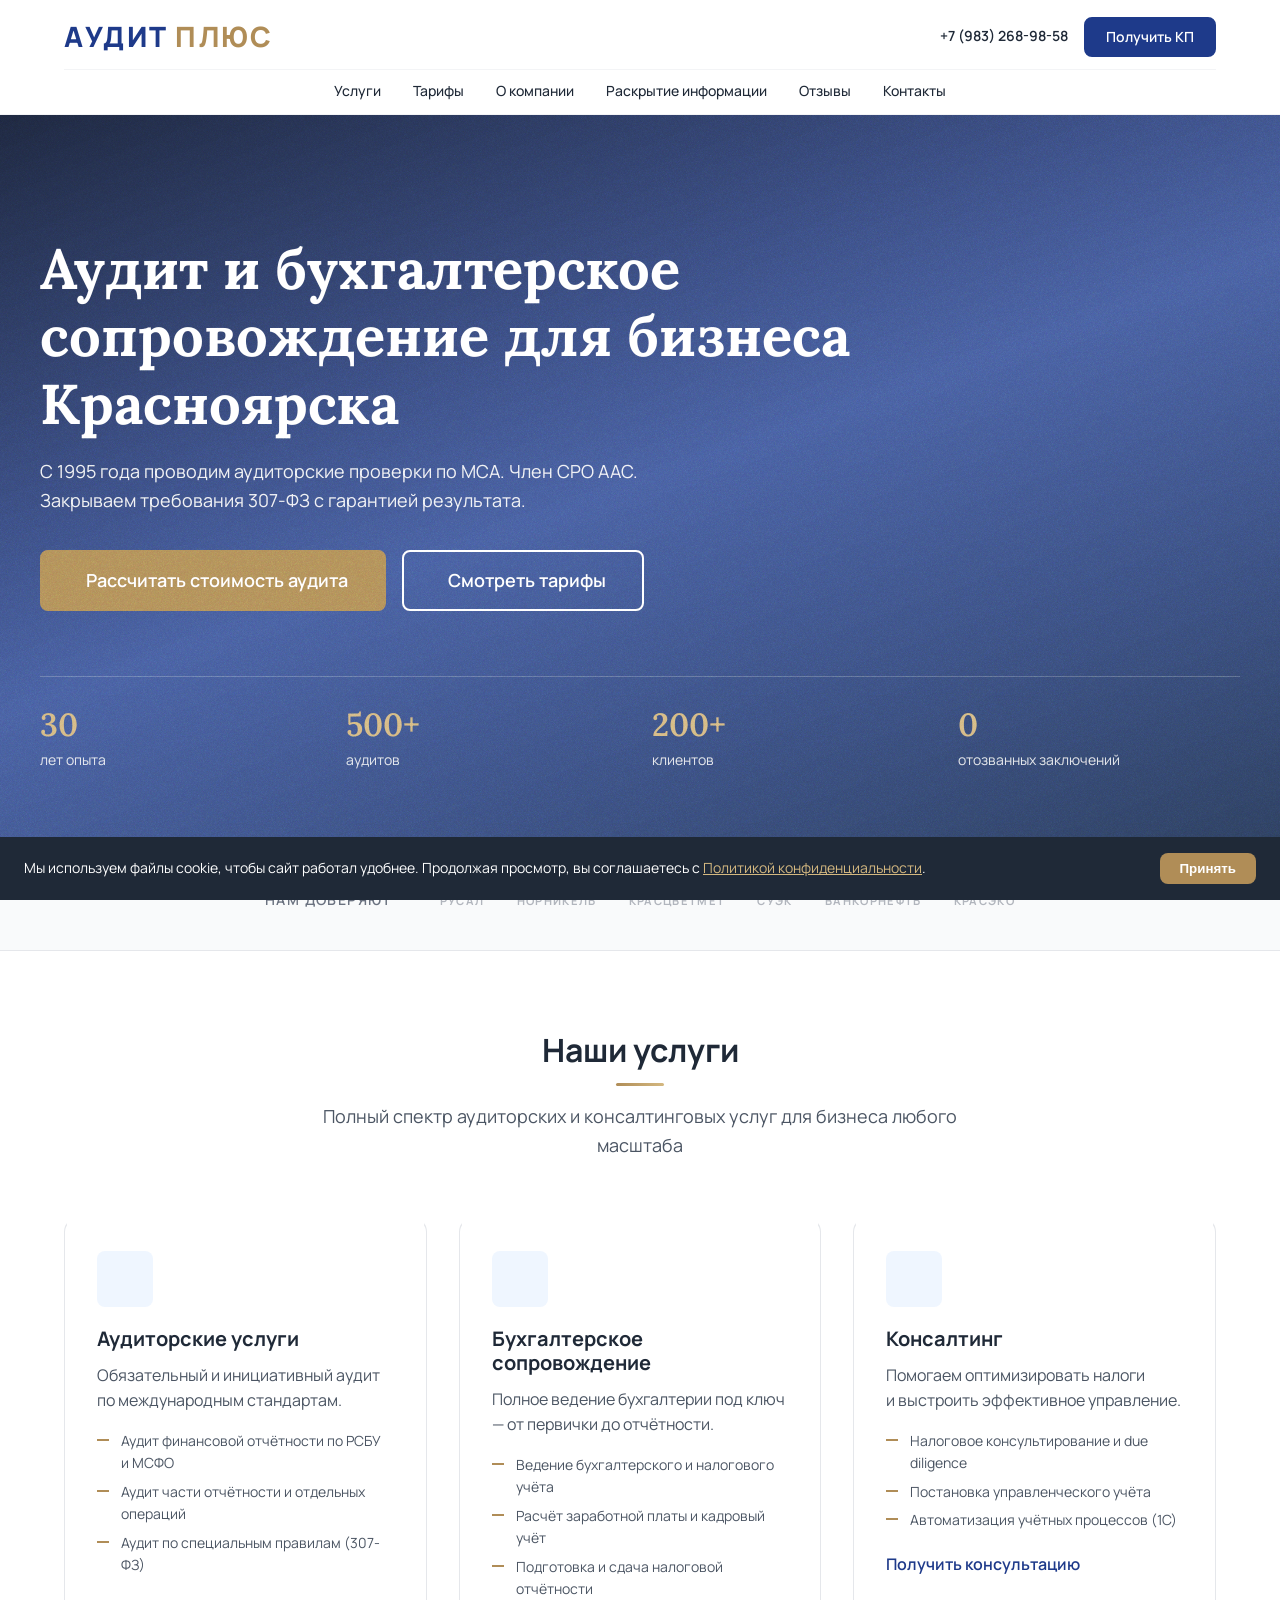
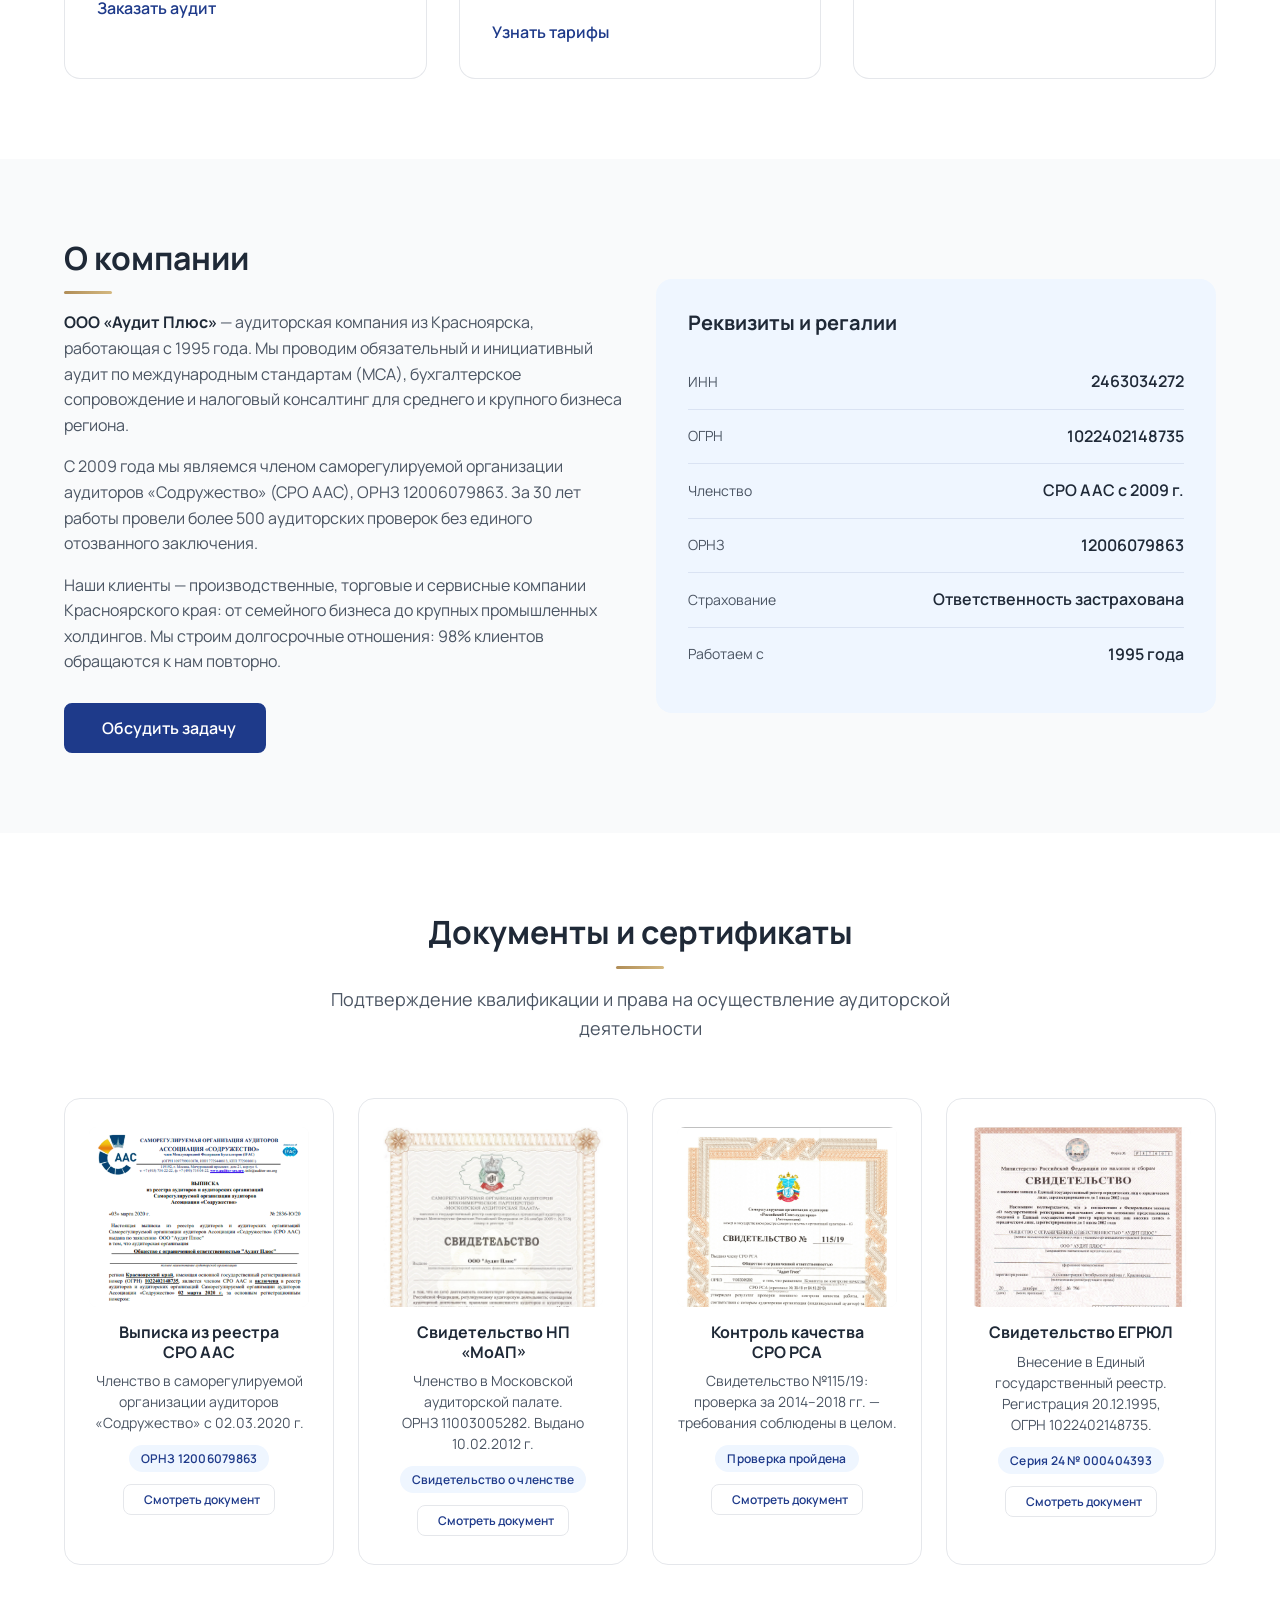
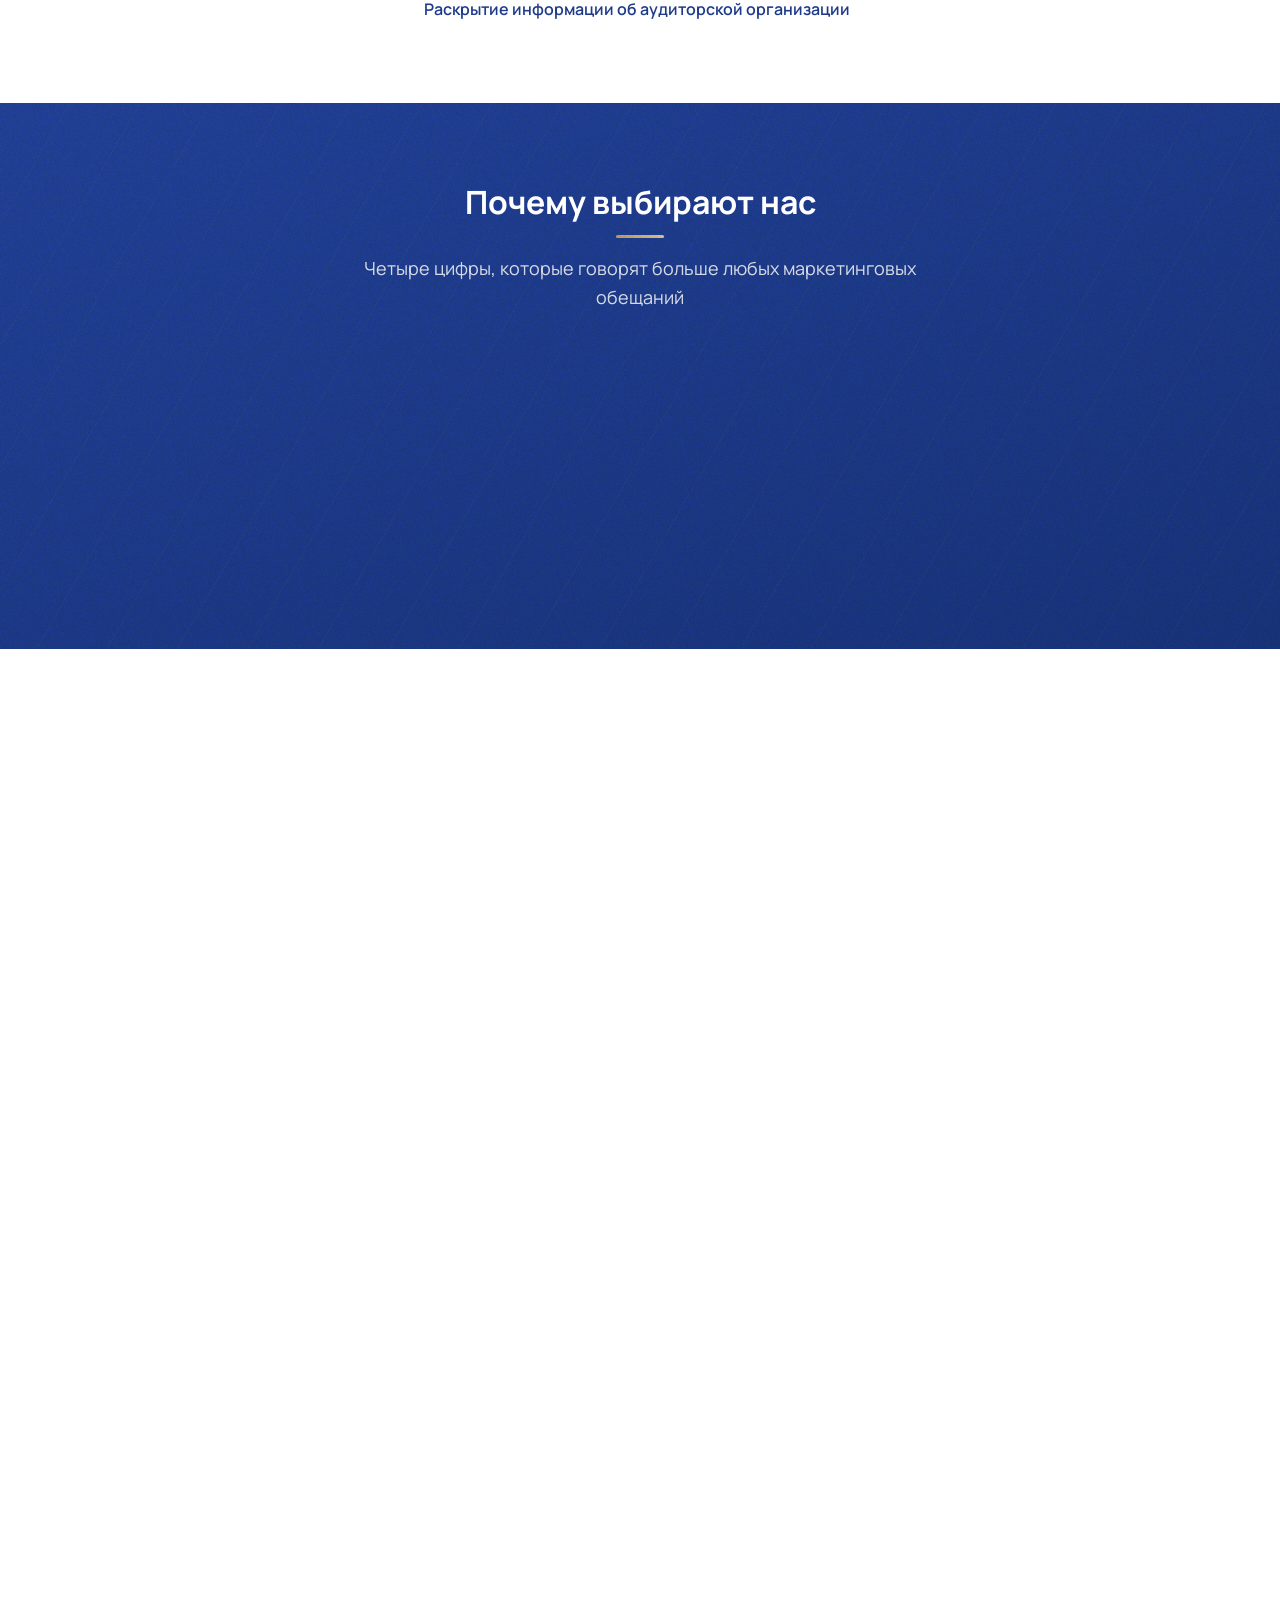
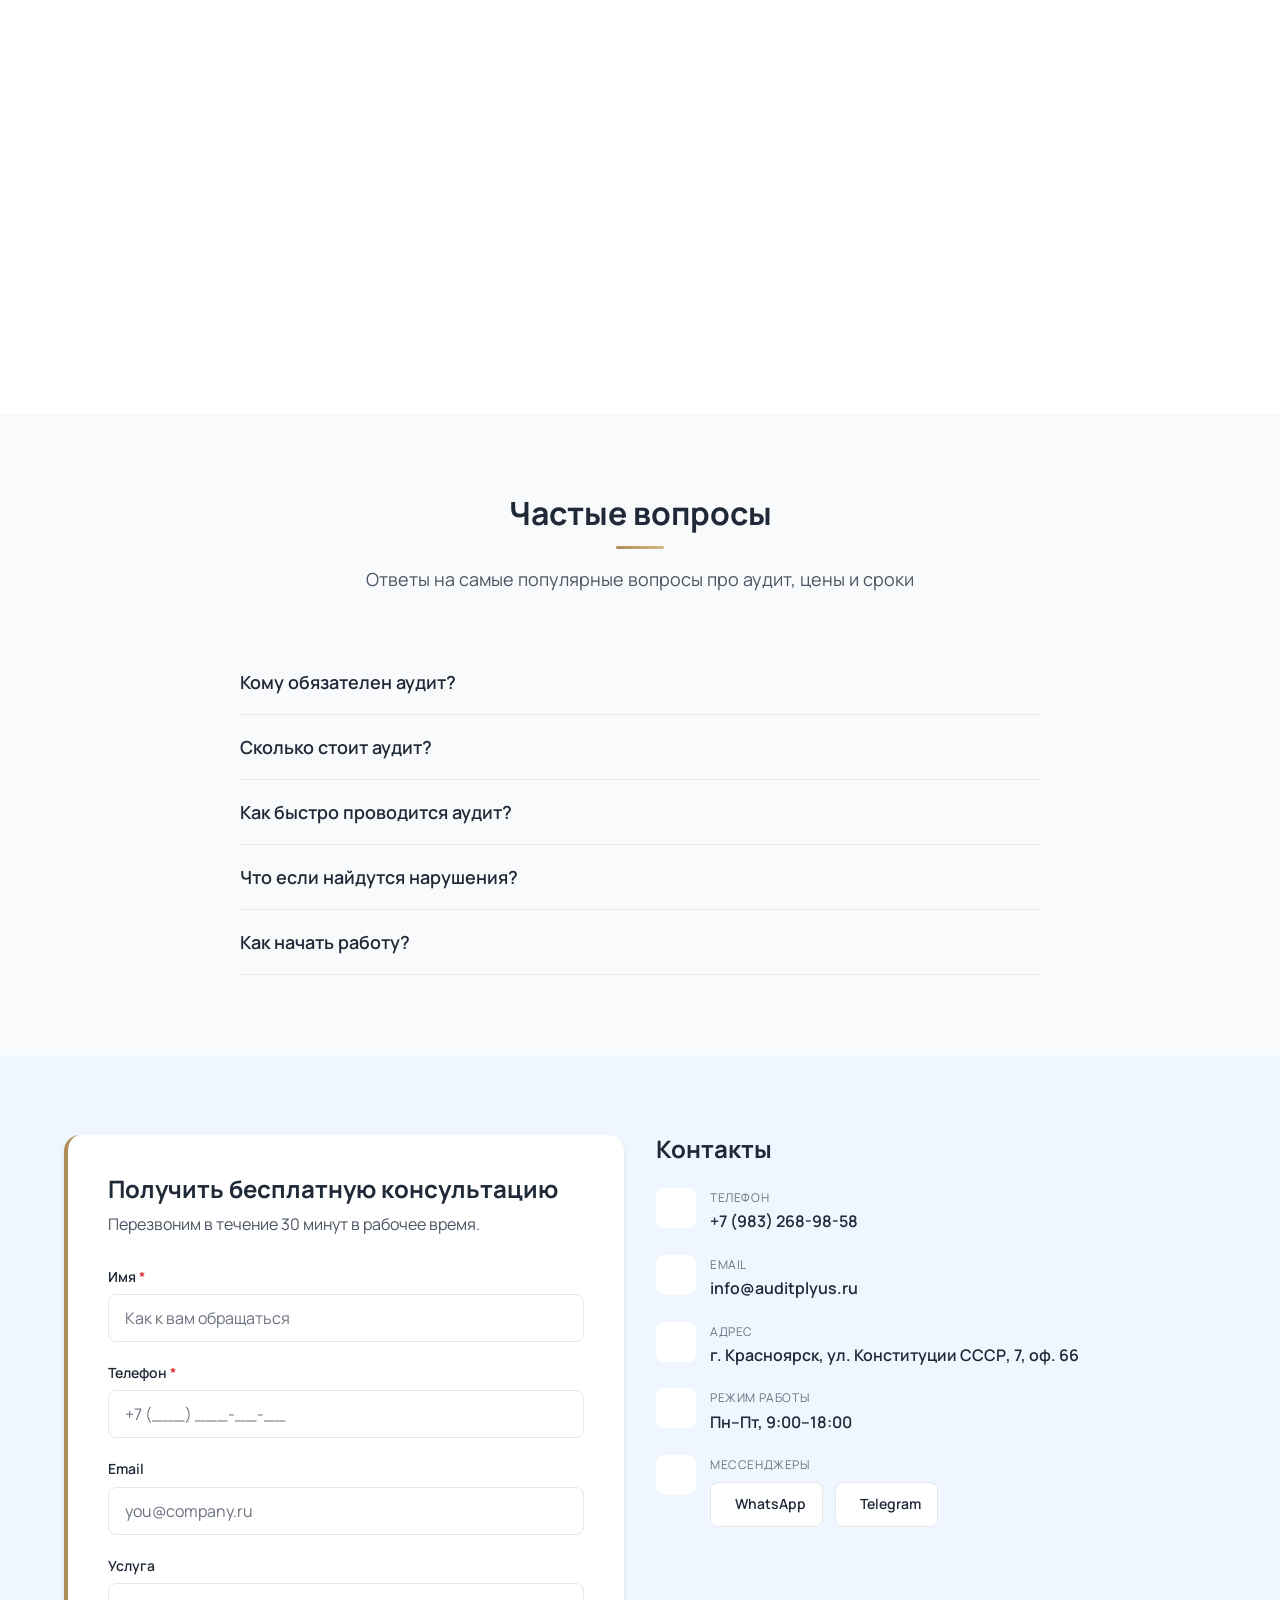
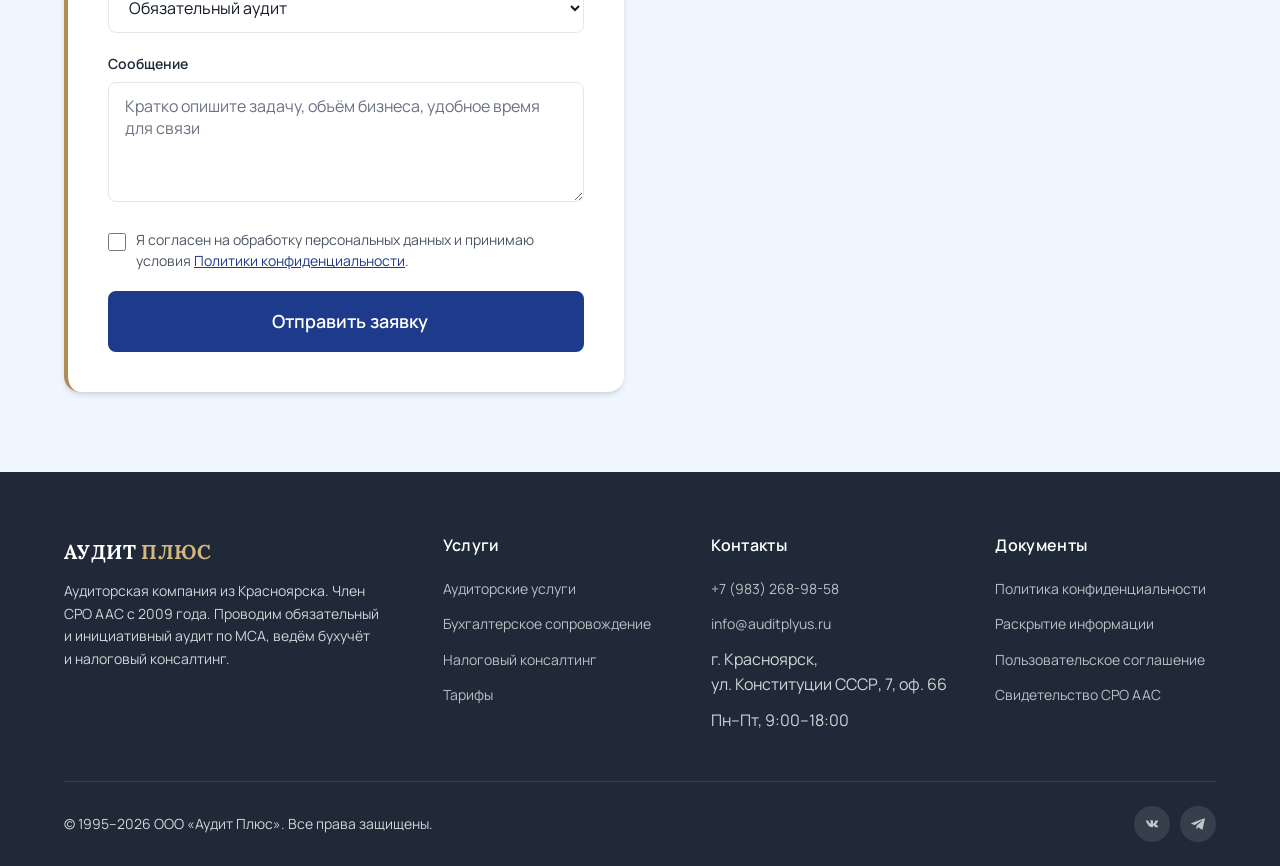
==== index.html @ 6ecc6a5a "Логотип: жирнее — 1.75rem, weight 800, letter-spacing 0.08em Co-Authored-By: Claude Opus 4.6 (1M con" ====
<!DOCTYPE html>
<html lang="ru">
<head>
  <meta charset="UTF-8">
  <meta name="viewport" content="width=device-width, initial-scale=1">
  <title>Аудит Плюс — Аудиторская компания в Красноярске с 1995 года</title>
  <meta name="description" content="ООО «Аудит Плюс» — аудиторская компания из Красноярска. С 1995 года проводим аудиторские проверки по МСА. Член СРО ААС. Бухгалтерское сопровождение и консалтинг.">
  <meta name="keywords" content="аудит Красноярск, аудиторская компания, бухгалтерское сопровождение, обязательный аудит, МСА, СРО ААС">

  <!-- Open Graph -->
  <meta property="og:type" content="website">
  <meta property="og:title" content="Аудит Плюс — Аудиторская компания в Красноярске">
  <meta property="og:description" content="С 1995 года проводим аудиторские проверки по МСА. Член СРО ААС. Закрываем требования 307-ФЗ с гарантией результата.">
  <meta property="og:locale" content="ru_RU">
  <meta property="og:site_name" content="Аудит Плюс">

  <!-- Fonts -->
  <link rel="preconnect" href="https://fonts.googleapis.com">
  <link rel="preconnect" href="https://fonts.gstatic.com" crossorigin>
  <link href="https://fonts.googleapis.com/css2?family=Lora:wght@400;500;600;700&family=Manrope:wght@400;500;600;700;800&display=swap" rel="stylesheet">

  <!-- Stylesheet -->
  <link rel="stylesheet" href="styles.css">

  <style>
    /* Page-specific micro-tweaks */
    .header-row-1 {
      display: flex;
      align-items: center;
      justify-content: space-between;
      padding: 14px 0 10px;
    }
    .header-actions {
      display: flex;
      align-items: center;
      gap: 16px;
    }
    .logo {
      font-family: var(--font-body);
      font-weight: 800;
      font-size: 1.75rem;
      color: var(--primary);
      text-decoration: none;
      letter-spacing: 0.08em;
      white-space: nowrap;
      flex-shrink: 0;
      text-transform: uppercase;
    }
    .logo span {
      color: var(--accent-gold);
    }
    .nav-desktop {
      display: flex;
      justify-content: center;
      gap: 32px;
      align-items: center;
      padding: 10px 0 12px;
      border-top: 1px solid var(--border-light);
    }
    .nav-desktop a {
      color: var(--graphite);
      text-decoration: none;
      font-weight: 500;
      font-size: var(--text-sm);
      transition: color var(--transition-fast);
      white-space: nowrap;
      position: relative;
    }
    .nav-desktop a:hover { color: var(--primary); }
    .nav-desktop a::after {
      content: '';
      position: absolute;
      bottom: -4px;
      left: 0; right: 0;
      height: 2px;
      background: var(--accent-gold);
      transform: scaleX(0);
      transition: transform var(--transition-base);
    }
    .nav-desktop a:hover::after { transform: scaleX(1); }
    .header-phone {
      color: var(--graphite);
      text-decoration: none;
      font-weight: 600;
      white-space: nowrap;
      display: inline-flex;
      align-items: center;
      gap: 6px;
      font-size: var(--text-sm);
    }
    .header-phone:hover { color: var(--primary); }
    .burger {
      display: none;
      background: none;
      border: none;
      cursor: pointer;
      padding: 8px;
      color: var(--graphite);
    }

    @media (max-width: 1024px) {
      .nav-desktop { display: none; }
      .burger { display: inline-flex; }
    }
    @media (max-width: 640px) {
      .header-actions .btn { display: none; }
    }

    /* Hero */
    .hero-inner {
      padding: 120px 0 80px;
      position: relative;
      z-index: 1;
    }
    .hero h1 {
      color: white;
      font-size: clamp(2rem, 5vw, 3.5rem);
      max-width: 900px;
      margin-bottom: 20px;
    }
    .hero p.lead {
      color: rgba(255,255,255,0.92);
      font-size: var(--text-lg);
      max-width: 720px;
      margin-bottom: 36px;
      line-height: 1.6;
    }
    .hero-cta {
      display: flex;
      gap: 16px;
      flex-wrap: wrap;
      margin-bottom: 64px;
    }
    .btn-secondary-light {
      background: transparent;
      color: white;
      border-color: white;
    }
    .btn-secondary-light:hover {
      background: white;
      color: var(--primary);
    }
    .hero-stats {
      display: grid;
      grid-template-columns: repeat(4, 1fr);
      gap: 24px;
      padding-top: 32px;
      border-top: 1px solid rgba(255,255,255,0.2);
    }
    .hero-stat .num {
      font-family: var(--font-heading);
      font-size: var(--text-3xl);
      font-weight: 600;
      color: var(--accent-gold-light);
      line-height: 1;
    }
    .hero-stat .lbl {
      color: rgba(255,255,255,0.85);
      font-size: var(--text-sm);
      margin-top: 8px;
    }
    @media (max-width: 768px) {
      .hero-stats { grid-template-columns: repeat(2, 1fr); gap: 20px; }
      .hero-inner { padding: 64px 0 48px; }
    }

    /* Trust strip */
    .trust-strip {
      background: var(--bg-light);
      padding: 32px 0;
      border-top: 1px solid var(--border);
      border-bottom: 1px solid var(--border);
    }
    .trust-strip-inner {
      display: flex;
      align-items: center;
      justify-content: center;
      flex-wrap: wrap;
      gap: 32px;
    }
    .trust-strip h3 {
      font-family: var(--font-body);
      font-size: var(--text-sm);
      text-transform: uppercase;
      letter-spacing: 0.1em;
      color: var(--text-muted);
      font-weight: 600;
      margin-right: 16px;
    }
    .logo-placeholder {
      padding: 8px 0;
      background: none;
      border: none;
      color: var(--text-muted);
      font-weight: 700;
      letter-spacing: 0.12em;
      font-size: 0.7rem;
      text-transform: uppercase;
      opacity: 0.5;
      transition: opacity var(--transition-base);
      user-select: none;
    }
    .logo-placeholder:hover {
      opacity: 0.9;
    }

    /* Service card icon */
    .service-icon {
      width: 56px;
      height: 56px;
      border-radius: var(--radius-md);
      background: var(--bg-blue);
      color: var(--primary);
      display: inline-flex;
      align-items: center;
      justify-content: center;
      margin-bottom: 20px;
    }
    .service-icon svg { width: 28px; height: 28px; }
    .card h3 {
      font-size: var(--text-xl);
      margin-bottom: 12px;
    }
    .card p {
      color: var(--text-secondary);
      margin-bottom: 16px;
    }
    .card ul {
      list-style: none;
      margin-bottom: 20px;
    }
    .card ul li {
      padding-left: 24px;
      position: relative;
      color: var(--text-secondary);
      margin-bottom: 6px;
      font-size: var(--text-sm);
    }
    .card ul li::before {
      content: '';
      position: absolute;
      left: 0; top: 9px;
      width: 12px; height: 2px;
      background: var(--accent-gold);
    }
    .card-cta {
      color: var(--primary);
      font-weight: 600;
      text-decoration: none;
      display: inline-flex;
      align-items: center;
      gap: 6px;
    }
    .card-cta:hover { color: var(--primary-dark); }
    .card-cta svg { width: 16px; height: 16px; }

    /* About */
    .facts-card {
      background: var(--bg-blue);
      border-radius: var(--radius-lg);
      padding: 32px;
    }
    .facts-card h3 {
      font-size: var(--text-xl);
      margin-bottom: 20px;
    }
    .facts-list {
      list-style: none;
    }
    .facts-list li {
      padding: 14px 0;
      border-bottom: 1px solid rgba(30, 58, 138, 0.1);
      display: flex;
      justify-content: space-between;
      gap: 16px;
      align-items: center;
    }
    .facts-list li:last-child { border-bottom: none; }
    .facts-list .key {
      color: var(--text-secondary);
      font-size: var(--text-sm);
    }
    .facts-list .val {
      font-weight: 600;
      color: var(--graphite);
      text-align: right;
    }
    .about-text p { margin-bottom: 16px; color: var(--text-secondary); }
    .about-text p strong { color: var(--graphite); }

    /* Advantages — number-led cards on dark bg */
    .adv-card {
      background: rgba(255,255,255,0.07);
      border: 1px solid rgba(255,255,255,0.12);
      border-radius: var(--radius-lg);
      padding: 40px 28px;
      text-align: center;
      transition: all var(--transition-base);
      backdrop-filter: blur(4px);
    }
    .adv-card:hover {
      transform: translateY(-4px);
      background: rgba(255,255,255,0.12);
      border-color: var(--accent-gold);
      box-shadow: 0 8px 32px rgba(0,0,0,0.2);
    }
    .adv-num {
      font-family: var(--font-heading);
      font-size: clamp(2.5rem, 5vw, 3.5rem);
      font-weight: 700;
      color: var(--accent-gold-light);
      line-height: 1;
      margin-bottom: 12px;
    }
    .adv-card p {
      color: rgba(255,255,255,0.8);
      font-size: var(--text-base);
    }

    /* Team */
    .team-card {
      background: white;
      border: 1px solid var(--border);
      border-radius: var(--radius-lg);
      padding: 32px;
      text-align: center;
      transition: all var(--transition-base);
    }
    .team-card:hover {
      transform: translateY(-4px);
      box-shadow: var(--shadow-lg);
    }
    .avatar {
      width: 96px;
      height: 96px;
      border-radius: var(--radius-full);
      margin: 0 auto 20px;
      display: flex;
      align-items: center;
      justify-content: center;
      font-family: var(--font-heading);
      font-size: var(--text-2xl);
      font-weight: 700;
      color: white;
    }
    .avatar-1 { background: linear-gradient(135deg, #1E3A8A, #3B5CB8); width: 104px; height: 104px; font-size: var(--text-3xl); box-shadow: 0 0 0 3px var(--accent-gold), 0 0 0 6px rgba(176,141,87,0.2); }
    .avatar-2 { background: linear-gradient(135deg, #B08D57, #D4B880); }
    .avatar-3 { background: linear-gradient(135deg, #374151, #6B7280); }
    .team-card h3 {
      font-size: var(--text-lg);
      margin-bottom: 6px;
    }
    .team-role {
      color: var(--primary);
      font-weight: 600;
      font-size: var(--text-sm);
      margin-bottom: 10px;
    }
    .team-bio {
      color: var(--text-secondary);
      font-size: var(--text-sm);
    }

    /* Testimonials */
    .testimonial p.text {
      color: var(--text-secondary);
      font-style: italic;
      margin-bottom: 20px;
      margin-top: 12px;
      line-height: 1.7;
      position: relative;
      z-index: 1;
    }
    .testimonial-author {
      display: flex;
      align-items: center;
      gap: 12px;
      padding-top: 16px;
      border-top: 1px solid var(--border-light);
    }
    .testimonial-avatar {
      width: 44px; height: 44px;
      border-radius: var(--radius-full);
      background: var(--bg-blue);
      color: var(--primary);
      display: flex; align-items: center; justify-content: center;
      font-weight: 700;
      font-family: var(--font-heading);
    }
    .testimonial-author .name { font-weight: 600; color: var(--graphite); font-size: var(--text-sm); }
    .testimonial-author .meta { color: var(--text-muted); font-size: var(--text-xs); }
    .stars { color: var(--accent-gold); margin-bottom: 8px; }

    /* FAQ */
    .faq-list { max-width: 800px; margin: 48px auto 0; }
    .faq-answer-inner { padding-right: 32px; }

    /* Contacts */
    .contact-section { background: var(--bg-blue); }
    .contact-form-card {
      background: white;
      border-radius: var(--radius-lg);
      padding: 40px;
      box-shadow: var(--shadow-md);
      border-left: 4px solid var(--accent-gold);
    }
    .contact-form-card h2 {
      font-size: var(--text-2xl);
      margin-bottom: 8px;
    }
    .contact-form-card .lead {
      color: var(--text-secondary);
      margin-bottom: 28px;
      font-size: var(--text-base);
    }
    .checkbox-row {
      display: flex;
      align-items: flex-start;
      gap: 10px;
      margin-bottom: 20px;
    }
    .checkbox-row input[type="checkbox"] {
      margin-top: 4px;
      width: 18px; height: 18px;
      accent-color: var(--primary);
      flex-shrink: 0;
    }
    .checkbox-row label {
      font-size: var(--text-sm);
      color: var(--text-secondary);
      line-height: 1.5;
    }
    .checkbox-row a { color: var(--primary); text-decoration: underline; }

    .contact-info-card h2 {
      font-size: var(--text-2xl);
      margin-bottom: 24px;
    }
    .contact-list {
      list-style: none;
      display: grid;
      gap: 20px;
    }
    .contact-list li {
      display: flex;
      gap: 14px;
      align-items: flex-start;
    }
    .contact-list .icon-wrap {
      width: 40px; height: 40px;
      flex-shrink: 0;
      border-radius: var(--radius-md);
      background: white;
      color: var(--primary);
      display: flex; align-items: center; justify-content: center;
    }
    .contact-list .icon-wrap svg { width: 20px; height: 20px; }
    .contact-list .label {
      font-size: var(--text-xs);
      color: var(--text-muted);
      text-transform: uppercase;
      letter-spacing: 0.05em;
      margin-bottom: 2px;
    }
    .contact-list .val,
    .contact-list a {
      color: var(--graphite);
      font-weight: 600;
      text-decoration: none;
    }
    .contact-list a:hover { color: var(--primary); }
    .messenger-row {
      display: flex;
      gap: 12px;
      margin-top: 8px;
    }
    .messenger-btn {
      display: inline-flex;
      align-items: center;
      gap: 8px;
      padding: 10px 16px;
      background: white;
      border: 1px solid var(--border);
      border-radius: var(--radius-md);
      color: var(--graphite);
      text-decoration: none;
      font-weight: 600;
      font-size: var(--text-sm);
      transition: all var(--transition-fast);
    }
    .messenger-btn:hover {
      border-color: var(--primary);
      color: var(--primary);
    }
    .messenger-btn svg { width: 18px; height: 18px; }

    /* Footer */
    .site-footer {
      background: var(--graphite);
      color: rgba(255,255,255,0.8);
      padding: 64px 0 24px;
    }
    .site-footer h4 {
      color: white;
      font-family: var(--font-body);
      font-size: var(--text-base);
      font-weight: 600;
      margin-bottom: 20px;
      letter-spacing: 0.02em;
    }
    .footer-grid {
      display: grid;
      grid-template-columns: 1.5fr 1fr 1fr 1fr;
      gap: 48px;
      margin-bottom: 48px;
    }
    @media (max-width: 768px) {
      .footer-grid { grid-template-columns: 1fr 1fr; gap: 32px; }
    }
    @media (max-width: 480px) {
      .footer-grid { grid-template-columns: 1fr; }
    }
    .site-footer ul { list-style: none; display: grid; gap: 10px; }
    .site-footer a {
      color: rgba(255,255,255,0.7);
      text-decoration: none;
      transition: color var(--transition-fast);
      font-size: var(--text-sm);
    }
    .site-footer a:hover { color: var(--accent-gold-light); }
    .footer-about p {
      font-size: var(--text-sm);
      line-height: 1.6;
      margin-top: 12px;
    }
    .footer-logo {
      font-family: var(--font-heading);
      font-weight: 700;
      font-size: var(--text-xl);
      color: white;
      letter-spacing: 0.02em;
    }
    .footer-bottom {
      padding-top: 24px;
      border-top: 1px solid rgba(255,255,255,0.1);
      display: flex;
      justify-content: space-between;
      align-items: center;
      flex-wrap: wrap;
      gap: 16px;
      font-size: var(--text-sm);
    }
    .social-row {
      display: flex;
      gap: 10px;
    }
    .social-link {
      width: 36px; height: 36px;
      border-radius: var(--radius-full);
      background: rgba(255,255,255,0.1);
      display: flex; align-items: center; justify-content: center;
      color: white;
      transition: all var(--transition-fast);
    }
    .social-link:hover {
      background: var(--accent-gold);
    }
    .social-link svg { width: 18px; height: 18px; }

    /* Cookie banner buttons */
    .cookie-banner .btn-cookie {
      background: var(--accent-gold);
      color: white;
      border: none;
      padding: 8px 20px;
      border-radius: var(--radius-md);
      font-weight: 600;
      cursor: pointer;
      transition: background var(--transition-fast);
    }
    .cookie-banner .btn-cookie:hover { background: #9A7A4A; }
    .cookie-banner.hidden { display: none; }

    /* Section header layout */
    .section-head {
      max-width: 720px;
      margin: 0 auto 56px;
      text-align: center;
    }
    .section-head .section-subtitle { margin: 0 auto; }
    @media (max-width: 768px) {
      .section-head { margin-bottom: 40px; }
    }

    /* Certificate cards */
    .cert-track {
      display: grid;
      grid-template-columns: repeat(4, 1fr);
      gap: 24px;
    }
    @media (max-width: 1024px) { .cert-track { grid-template-columns: repeat(2, 1fr); } }
    @media (max-width: 640px) { .cert-track { grid-template-columns: 1fr; } }
    .cert-card {
      background: var(--bg-white);
      border: 1px solid var(--border);
      border-radius: var(--radius-lg);
      padding: 28px 24px;
      text-align: center;
      transition: all var(--transition-base);
      position: relative;
      overflow: hidden;
    }
    .cert-card::before {
      content: '';
      position: absolute;
      top: 0; left: 0; right: 0;
      height: 3px;
      background: linear-gradient(90deg, var(--accent-gold), var(--accent-gold-light));
      opacity: 0;
      transition: opacity var(--transition-base);
    }
    .cert-card:hover { transform: translateY(-4px); box-shadow: var(--shadow-lg); }
    .cert-card:hover::before { opacity: 1; }
    .cert-thumb {
      width: 100%;
      height: 180px;
      margin: 0 auto 16px;
      background: var(--bg-light);
      border-radius: var(--radius-md);
      display: flex; align-items: center; justify-content: center;
      overflow: hidden;
    }
    .cert-scan {
      width: 100%;
      height: 100%;
      object-fit: cover;
      object-position: top center;
      transition: transform var(--transition-base);
      filter: saturate(0.9);
    }
    .cert-card:hover .cert-scan {
      transform: scale(1.05);
    }
    .cert-view-btn {
      display: inline-flex;
      align-items: center;
      gap: 6px;
      margin-top: 12px;
      padding: 6px 14px;
      background: none;
      border: 1px solid var(--border);
      border-radius: var(--radius-md);
      color: var(--primary);
      font-family: var(--font-body);
      font-size: var(--text-xs);
      font-weight: 600;
      cursor: pointer;
      transition: all var(--transition-fast);
    }
    .cert-view-btn:hover {
      background: var(--primary);
      color: white;
      border-color: var(--primary);
    }
    .cert-view-btn svg { width: 14px; height: 14px; }

    /* Lightbox */
    .lightbox-overlay {
      position: fixed;
      inset: 0;
      z-index: 1000;
      background: rgba(0,0,0,0.85);
      backdrop-filter: blur(4px);
      display: flex;
      align-items: center;
      justify-content: center;
      padding: 40px;
      opacity: 0;
      visibility: hidden;
      transition: opacity 0.3s ease, visibility 0.3s ease;
      cursor: zoom-out;
    }
    .lightbox-overlay.open {
      opacity: 1;
      visibility: visible;
    }
    .lightbox-overlay img {
      max-width: 90vw;
      max-height: 85vh;
      border-radius: var(--radius-md);
      box-shadow: 0 20px 60px rgba(0,0,0,0.5);
      transform: scale(0.9);
      transition: transform 0.3s cubic-bezier(0.22, 1, 0.36, 1);
    }
    .lightbox-overlay.open img {
      transform: scale(1);
    }
    .lightbox-close {
      position: absolute;
      top: 20px;
      right: 24px;
      width: 44px; height: 44px;
      background: rgba(255,255,255,0.15);
      border: none;
      border-radius: var(--radius-full);
      color: white;
      font-size: 1.5rem;
      cursor: pointer;
      display: flex; align-items: center; justify-content: center;
      transition: background var(--transition-fast);
    }
    .lightbox-close:hover { background: rgba(255,255,255,0.3); }
    .cert-card h3 {
      font-size: var(--text-base);
      font-weight: 700;
      margin-bottom: 8px;
      color: var(--graphite);
    }
    .cert-card p {
      font-size: var(--text-sm);
      color: var(--text-secondary);
      margin-bottom: 12px;
      line-height: 1.5;
    }
    .cert-tag {
      display: inline-block;
      padding: 4px 12px;
      background: var(--bg-blue);
      color: var(--primary);
      font-size: var(--text-xs);
      font-weight: 600;
      border-radius: var(--radius-full);
      letter-spacing: 0.02em;
    }

    /* Small helper */
    .text-center { text-align: center; }
  </style>
</head>
<body>

  <a class="skip-link" href="#main">Перейти к&nbsp;содержанию</a>

  <!-- ============== HEADER ============== -->
  <header class="site-header" id="siteHeader">
    <div class="container">
      <div class="header-row-1">
        <a href="#" class="logo" aria-label="Аудит Плюс — на главную">АУДИТ&nbsp;<span>ПЛЮС</span></a>
        <div class="header-actions">
          <a href="tel:+79832689858" class="header-phone" aria-label="Позвонить +7 983 268 98 58">
            <i data-lucide="phone"></i>
            +7&nbsp;(983)&nbsp;268-98-58
          </a>
          <a href="#contacts" class="btn btn-primary btn-sm btn-magnetic">Получить&nbsp;КП</a>
          <button class="burger" id="burgerBtn" aria-label="Открыть меню" aria-expanded="false" aria-controls="mobileMenu">
            <i data-lucide="menu"></i>
          </button>
        </div>
      </div>
      <nav class="nav-desktop" aria-label="Главное меню">
        <a href="#services">Услуги</a>
        <a href="tariffs.html">Тарифы</a>
        <a href="#about">О&nbsp;компании</a>
        <a href="info.html">Раскрытие&nbsp;информации</a>
        <a href="#testimonials">Отзывы</a>
        <a href="#contacts">Контакты</a>
      </nav>
    </div>
  </header>

  <!-- Mobile menu -->
  <nav class="mobile-menu" id="mobileMenu" aria-label="Мобильное меню">
    <a href="#services">Услуги</a>
    <a href="tariffs.html">Тарифы</a>
    <a href="#about">О&nbsp;компании</a>
    <a href="info.html">Раскрытие информации</a>
    <a href="#testimonials">Отзывы</a>
    <a href="#contacts">Контакты</a>
    <a href="tel:+79832689858">+7 (983) 268-98-58</a>
    <a href="#contacts" class="btn btn-primary" style="margin-top: 16px;">Получить КП</a>
  </nav>

  <main id="main">

    <!-- ============== HERO ============== -->
    <section class="hero hero-overlay grain" aria-label="Главный экран">
      <div class="container hero-inner">
        <h1>Аудит и&nbsp;бухгалтерское сопровождение для&nbsp;бизнеса Красноярска</h1>
        <p class="lead">С&nbsp;1995&nbsp;года проводим аудиторские проверки по&nbsp;МСА. Член СРО&nbsp;ААС.<br>Закрываем требования 307-ФЗ с&nbsp;гарантией результата.</p>

        <div class="hero-cta">
          <a href="#contacts" class="btn btn-gold btn-lg btn-magnetic">
            <i data-lucide="calculator"></i>
            Рассчитать стоимость аудита
          </a>
          <a href="tariffs.html" class="btn btn-secondary-light btn-lg btn-magnetic">
            <i data-lucide="list"></i>
            Смотреть тарифы
          </a>
        </div>

        <div class="hero-stats" role="list">
          <div class="hero-stat" role="listitem">
            <div class="num" data-count="30" data-suffix="">0</div>
            <div class="lbl">лет опыта</div>
          </div>
          <div class="hero-stat" role="listitem">
            <div class="num" data-count="500" data-suffix="+">0</div>
            <div class="lbl">аудитов</div>
          </div>
          <div class="hero-stat" role="listitem">
            <div class="num" data-count="200" data-suffix="+">0</div>
            <div class="lbl">клиентов</div>
          </div>
          <div class="hero-stat" role="listitem">
            <div class="num" data-count="0" data-suffix="">0</div>
            <div class="lbl">отозванных заключений</div>
          </div>
        </div>
      </div>
    </section>

    <!-- ============== TRUST STRIP ============== -->
    <section class="trust-strip" aria-label="Нам доверяют">
      <div class="container">
        <div class="trust-strip-inner">
          <h3>Нам доверяют</h3>
          <div class="logo-placeholder">РУСАЛ</div>
          <div class="logo-placeholder">Норникель</div>
          <div class="logo-placeholder">Красцветмет</div>
          <div class="logo-placeholder">СУЭК</div>
          <div class="logo-placeholder">Ванкорнефть</div>
          <div class="logo-placeholder">КрасЭко</div>
        </div>
      </div>
    </section>

    <!-- ============== SERVICES ============== -->
    <section id="services" class="section reveal">
      <div class="container">
        <div class="section-head">
          <h2 class="section-title">Наши услуги</h2>
          <p class="section-subtitle">Полный спектр аудиторских и&nbsp;консалтинговых услуг для&nbsp;бизнеса любого масштаба</p>
        </div>

        <div class="grid-3 stagger-grid">
          <article class="card">
            <span class="service-icon"><i data-lucide="shield-check"></i></span>
            <h3>Аудиторские услуги</h3>
            <p>Обязательный и&nbsp;инициативный аудит по&nbsp;международным стандартам.</p>
            <ul>
              <li>Аудит финансовой отчётности по&nbsp;РСБУ и&nbsp;МСФО</li>
              <li>Аудит части отчётности и&nbsp;отдельных операций</li>
              <li>Аудит по&nbsp;специальным правилам (307-ФЗ)</li>
            </ul>
            <a href="#contacts" class="card-cta">
              Заказать аудит
              <i data-lucide="arrow-right"></i>
            </a>
          </article>

          <article class="card">
            <span class="service-icon"><i data-lucide="calculator"></i></span>
            <h3>Бухгалтерское сопровождение</h3>
            <p>Полное ведение бухгалтерии под&nbsp;ключ — от&nbsp;первички до&nbsp;отчётности.</p>
            <ul>
              <li>Ведение бухгалтерского и&nbsp;налогового учёта</li>
              <li>Расчёт заработной платы и&nbsp;кадровый учёт</li>
              <li>Подготовка и&nbsp;сдача налоговой отчётности</li>
            </ul>
            <a href="tariffs.html" class="card-cta">
              Узнать тарифы
              <i data-lucide="arrow-right"></i>
            </a>
          </article>

          <article class="card">
            <span class="service-icon"><i data-lucide="briefcase"></i></span>
            <h3>Консалтинг</h3>
            <p>Помогаем оптимизировать налоги и&nbsp;выстроить эффективное управление.</p>
            <ul>
              <li>Налоговое консультирование и&nbsp;due diligence</li>
              <li>Постановка управленческого учёта</li>
              <li>Автоматизация учётных процессов (1С)</li>
            </ul>
            <a href="#contacts" class="card-cta">
              Получить консультацию
              <i data-lucide="arrow-right"></i>
            </a>
          </article>
        </div>
      </div>
    </section>

    <!-- ============== ABOUT ============== -->
    <section id="about" class="section reveal" style="background: var(--bg-light);">
      <div class="container">
        <div class="grid-2" style="align-items: center;">
          <div class="about-text">
            <h2 class="section-title">О&nbsp;компании</h2>
            <p><strong>ООО&nbsp;«Аудит Плюс»</strong> — аудиторская компания из&nbsp;Красноярска, работающая с&nbsp;1995&nbsp;года. Мы проводим обязательный и&nbsp;инициативный аудит по&nbsp;международным стандартам (МСА), бухгалтерское сопровождение и&nbsp;налоговый консалтинг для&nbsp;среднего и&nbsp;крупного бизнеса региона.</p>
            <p>С&nbsp;2009&nbsp;года мы являемся членом саморегулируемой организации аудиторов «Содружество» (СРО&nbsp;ААС), ОРНЗ&nbsp;12006079863. За&nbsp;30&nbsp;лет работы провели более 500 аудиторских проверок без&nbsp;единого отозванного заключения.</p>
            <p>Наши клиенты — производственные, торговые и&nbsp;сервисные компании Красноярского края: от&nbsp;семейного бизнеса до&nbsp;крупных промышленных холдингов. Мы строим долгосрочные отношения: 98% клиентов обращаются к&nbsp;нам повторно.</p>
            <a href="#contacts" class="btn btn-primary" style="margin-top: 12px;">
              <i data-lucide="messages-square"></i>
              Обсудить задачу
            </a>
          </div>

          <aside class="facts-card" aria-label="Реквизиты компании">
            <h3>Реквизиты и&nbsp;регалии</h3>
            <ul class="facts-list">
              <li><span class="key">ИНН</span><span class="val">2463034272</span></li>
              <li><span class="key">ОГРН</span><span class="val">1022402148735</span></li>
              <li><span class="key">Членство</span><span class="val">СРО&nbsp;ААС с&nbsp;2009&nbsp;г.</span></li>
              <li><span class="key">ОРНЗ</span><span class="val">12006079863</span></li>
              <li><span class="key">Страхование</span><span class="val">Ответственность застрахована</span></li>
              <li><span class="key">Работаем с</span><span class="val">1995&nbsp;года</span></li>
            </ul>
          </aside>
        </div>
      </div>
    </section>

    <!-- ============== CERTIFICATES ============== -->
    <section id="certificates" class="section reveal">
      <div class="container">
        <div class="section-head">
          <h2 class="section-title">Документы и&nbsp;сертификаты</h2>
          <p class="section-subtitle">Подтверждение квалификации и&nbsp;права на&nbsp;осуществление аудиторской деятельности</p>
        </div>

        <div class="cert-track stagger-grid" role="list">
          <div class="cert-card" role="listitem" data-lightbox="docs/Pasted_Graphic_4_1x.png">
            <div class="cert-thumb">
              <img src="docs/Pasted_Graphic_4_1x.png" alt="Выписка из реестра СРО ААС «Содружество»" class="cert-scan">
            </div>
            <h3>Выписка из&nbsp;реестра СРО&nbsp;ААС</h3>
            <p>Членство в&nbsp;саморегулируемой организации аудиторов «Содружество» с&nbsp;02.03.2020&nbsp;г.</p>
            <span class="cert-tag">ОРНЗ&nbsp;12006079863</span>
            <button class="cert-view-btn" type="button" aria-label="Открыть документ">
              <i data-lucide="zoom-in"></i> Смотреть документ
            </button>
          </div>

          <div class="cert-card" role="listitem" data-lightbox="docs/Kontrol_kachestva_do_2011_shirina_960_1x.jpg">
            <div class="cert-thumb">
              <img src="docs/Kontrol_kachestva_do_2011_shirina_960_1x.jpg" alt="Свидетельство НП МоАП о членстве" class="cert-scan">
            </div>
            <h3>Свидетельство НП «МоАП»</h3>
            <p>Членство в&nbsp;Московской аудиторской палате. ОРНЗ&nbsp;11003005282. Выдано 10.02.2012&nbsp;г.</p>
            <span class="cert-tag">Свидетельство о&nbsp;членстве</span>
            <button class="cert-view-btn" type="button" aria-label="Открыть документ">
              <i data-lucide="zoom-in"></i> Смотреть документ
            </button>
          </div>

          <div class="cert-card" role="listitem" data-lightbox="docs/Pasted_Graphic_1_1x.png">
            <div class="cert-thumb">
              <img src="docs/Pasted_Graphic_1_1x.png" alt="Свидетельство СРО РСА о контроле качества №115/19" class="cert-scan">
            </div>
            <h3>Контроль качества СРО&nbsp;РСА</h3>
            <p>Свидетельство №115/19: проверка за&nbsp;2014–2018&nbsp;гг. — требования соблюдены в&nbsp;целом.</p>
            <span class="cert-tag">Проверка пройдена</span>
            <button class="cert-view-btn" type="button" aria-label="Открыть документ">
              <i data-lucide="zoom-in"></i> Смотреть документ
            </button>
          </div>

          <div class="cert-card" role="listitem" data-lightbox="docs/Vnesenie_EGRYUL_1x.jpg">
            <div class="cert-thumb">
              <img src="docs/Vnesenie_EGRYUL_1x.jpg" alt="Свидетельство о внесении в ЕГРЮЛ" class="cert-scan">
            </div>
            <h3>Свидетельство ЕГРЮЛ</h3>
            <p>Внесение в&nbsp;Единый государственный реестр. Регистрация 20.12.1995, ОГРН&nbsp;1022402148735.</p>
            <span class="cert-tag">Серия 24 №&nbsp;000404393</span>
            <button class="cert-view-btn" type="button" aria-label="Открыть документ">
              <i data-lucide="zoom-in"></i> Смотреть документ
            </button>
          </div>
        </div>

        <p style="text-align:center; margin-top:32px;">
          <a href="info.html" class="card-cta" style="font-size: var(--text-base);">
            Раскрытие информации об аудиторской организации
            <i data-lucide="arrow-right"></i>
          </a>
        </p>
      </div>
    </section>

    <!-- ============== ADVANTAGES ============== -->
    <section id="advantages" class="section section-dark grain reveal">
      <div class="container">
        <div class="section-head">
          <h2 class="section-title">Почему выбирают нас</h2>
          <p class="section-subtitle">Четыре цифры, которые говорят больше любых маркетинговых обещаний</p>
        </div>

        <div class="grid-4 stagger-grid">
          <div class="adv-card">
            <div class="adv-num" data-count="30" data-suffix="">0</div>
            <p>Лет безупречной работы с&nbsp;1995&nbsp;года</p>
          </div>
          <div class="adv-card">
            <div class="adv-num" data-count="500" data-suffix="+">0</div>
            <p>Проведённых аудиторских проверок</p>
          </div>
          <div class="adv-card">
            <div class="adv-num" data-count="0" data-suffix="">0</div>
            <p>Отозванных заключений Росфиннадзором</p>
          </div>
          <div class="adv-card">
            <div class="adv-num" data-count="98" data-suffix="%">0</div>
            <p>Клиентов обращаются повторно</p>
          </div>
        </div>
      </div>
    </section>

    <!-- ============== TEAM ============== -->
    <section id="team" class="section reveal" style="background: var(--bg-light);">
      <div class="container">
        <div class="section-head">
          <h2 class="section-title">Наши эксперты</h2>
          <p class="section-subtitle">Команда аттестованных аудиторов с&nbsp;многолетним опытом работы в&nbsp;крупных проектах</p>
        </div>

        <div class="grid-3 stagger-grid">
          <article class="team-card">
            <div class="avatar avatar-1" aria-hidden="true">ИЕ</div>
            <h3>Иванова&nbsp;Е.&nbsp;В.</h3>
            <div class="team-role">Генеральный директор</div>
            <p class="team-bio">Аттестованный аудитор, ОРНЗ&nbsp;21912100948. 28&nbsp;лет в&nbsp;профессии. Руководит сложными проектами для&nbsp;производственных холдингов.</p>
          </article>

          <article class="team-card">
            <div class="avatar avatar-2" aria-hidden="true">ПА</div>
            <h3>Петров&nbsp;А.&nbsp;С.</h3>
            <div class="team-role">Руководитель аудиторского отдела</div>
            <p class="team-bio">15&nbsp;лет стажа, обладатель квалификации ACCA. Специализируется на&nbsp;МСФО и&nbsp;аудите групп компаний.</p>
          </article>

          <article class="team-card">
            <div class="avatar avatar-3" aria-hidden="true">СМ</div>
            <h3>Сидорова&nbsp;М.&nbsp;К.</h3>
            <div class="team-role">Главный бухгалтер-консультант</div>
            <p class="team-bio">Эксперт по&nbsp;МСФО и&nbsp;налоговому планированию. Помогает клиентам выстраивать прозрачный учёт без&nbsp;переплат.</p>
          </article>
        </div>
      </div>
    </section>

    <!-- ============== TESTIMONIALS ============== -->
    <section id="testimonials" class="section reveal">
      <div class="container">
        <div class="section-head">
          <h2 class="section-title">Что&nbsp;говорят наши клиенты</h2>
          <p class="section-subtitle">Отзывы финансовых директоров и&nbsp;собственников бизнеса Красноярска</p>
        </div>

        <div class="testimonial-carousel">
        <div class="testimonial-track" role="list">
          <article class="testimonial" role="listitem">
            <div class="stars" aria-label="Оценка 5 из 5">★★★★★</div>
            <p class="text">Работаем с&nbsp;«Аудит Плюс» уже&nbsp;8&nbsp;лет. Профессионально, в&nbsp;срок, всегда на&nbsp;связи. Закрывают вопросы до&nbsp;того, как&nbsp;они становятся проблемой.</p>
            <div class="testimonial-author">
              <div class="testimonial-avatar" aria-hidden="true">КН</div>
              <div>
                <div class="name">Козлова&nbsp;Н.&nbsp;И.</div>
                <div class="meta">Финансовый директор, ООО&nbsp;«СибТорг»</div>
              </div>
            </div>
          </article>

          <article class="testimonial" role="listitem">
            <div class="stars" aria-label="Оценка 5 из 5">★★★★★</div>
            <p class="text">Благодаря команде «Аудит Плюс» прошли выездную проверку ФНС без&nbsp;единого замечания. Команда подготовила нас лучше, чем мы сами могли представить.</p>
            <div class="testimonial-author">
              <div class="testimonial-avatar" aria-hidden="true">БД</div>
              <div>
                <div class="name">Белов&nbsp;Д.&nbsp;А.</div>
                <div class="meta">Генеральный директор, ООО&nbsp;«КрасСтрой»</div>
              </div>
            </div>
          </article>

          <article class="testimonial" role="listitem">
            <div class="stars" aria-label="Оценка 5 из 5">★★★★★</div>
            <p class="text">Передали бухгалтерию на&nbsp;аутсорс — наконец-то порядок в&nbsp;отчётности. Освободилось время на&nbsp;развитие бизнеса, а&nbsp;не&nbsp;на&nbsp;бесконечные сверки.</p>
            <div class="testimonial-author">
              <div class="testimonial-avatar" aria-hidden="true">МТ</div>
              <div>
                <div class="name">Морозова&nbsp;Т.&nbsp;В.</div>
                <div class="meta">Собственник, ИП&nbsp;Морозова</div>
              </div>
            </div>
          </article>

          <article class="testimonial" role="listitem">
            <div class="stars" aria-label="Оценка 5 из 5">★★★★★</div>
            <p class="text">Аудит Плюс ведёт нашу бухгалтерию третий год. Ни&nbsp;одной просроченной отчётности. Рекомендую всем, кому важна точность и&nbsp;спокойствие.</p>
            <div class="testimonial-author">
              <div class="testimonial-avatar" aria-hidden="true">ВА</div>
              <div>
                <div class="name">Волков&nbsp;А.&nbsp;П.</div>
                <div class="meta">Директор, ООО&nbsp;«Сибирский лес»</div>
              </div>
            </div>
          </article>

          <article class="testimonial" role="listitem">
            <div class="stars" aria-label="Оценка 5 из 5">★★★★★</div>
            <p class="text">Восстановили учёт за&nbsp;два года за&nbsp;6&nbsp;недель. Думали, что&nbsp;это&nbsp;невозможно. Теперь спим спокойно перед проверками.</p>
            <div class="testimonial-author">
              <div class="testimonial-avatar" aria-hidden="true">ЕС</div>
              <div>
                <div class="name">Егорова&nbsp;С.&nbsp;Л.</div>
                <div class="meta">Главбух, ООО&nbsp;«ТехноПарк-24»</div>
              </div>
            </div>
          </article>
        </div>
        <div class="carousel-dots" id="carouselDots" role="tablist" aria-label="Переключение отзывов"></div>
        </div>
      </div>
    </section>

    <!-- ============== FAQ ============== -->
    <section id="faq" class="section reveal" style="background: var(--bg-light);">
      <div class="container">
        <div class="section-head">
          <h2 class="section-title">Частые вопросы</h2>
          <p class="section-subtitle">Ответы на&nbsp;самые популярные вопросы про&nbsp;аудит, цены и&nbsp;сроки</p>
        </div>

        <div class="faq-list">
          <div class="faq-item">
            <button class="faq-question" aria-expanded="false">
              <span>Кому обязателен аудит?</span>
              <i data-lucide="chevron-down" class="faq-chevron"></i>
            </button>
            <div class="faq-answer">
              <div class="faq-answer-inner">
                Согласно ст.&nbsp;5 Федерального закона&nbsp;307-ФЗ, обязательный аудит проводят компании с&nbsp;годовой выручкой свыше 800 млн&nbsp;₽ или активами свыше 400 млн&nbsp;₽. Также аудит обязателен для&nbsp;АО, фондов, страховых организаций и&nbsp;ряда других категорий. Если сомневаетесь — оставьте заявку, проверим бесплатно.
              </div>
            </div>
          </div>

          <div class="faq-item">
            <button class="faq-question" aria-expanded="false">
              <span>Сколько стоит аудит?</span>
              <i data-lucide="chevron-down" class="faq-chevron"></i>
            </button>
            <div class="faq-answer">
              <div class="faq-answer-inner">
                Стоимость зависит от&nbsp;масштаба бизнеса, числа операций и&nbsp;сложности учёта. Базовый аудит малого предприятия — от&nbsp;50 000&nbsp;₽. Для&nbsp;среднего бизнеса — 150 000–400 000&nbsp;₽. Точную цену называем после короткого брифа: запросите индивидуальный расчёт — пришлём КП в&nbsp;течение рабочего дня.
              </div>
            </div>
          </div>

          <div class="faq-item">
            <button class="faq-question" aria-expanded="false">
              <span>Как&nbsp;быстро проводится аудит?</span>
              <i data-lucide="chevron-down" class="faq-chevron"></i>
            </button>
            <div class="faq-answer">
              <div class="faq-answer-inner">
                Обязательный аудит обычно занимает 2–4 недели в&nbsp;зависимости от&nbsp;объёма документов и&nbsp;состояния учёта. Срочный аудит под&nbsp;конкретную задачу (банк, тендер, инвестор) можем провести за&nbsp;5–7 рабочих дней. Точные сроки фиксируем в&nbsp;договоре.
              </div>
            </div>
          </div>

          <div class="faq-item">
            <button class="faq-question" aria-expanded="false">
              <span>Что&nbsp;если найдутся нарушения?</span>
              <i data-lucide="chevron-down" class="faq-chevron"></i>
            </button>
            <div class="faq-answer">
              <div class="faq-answer-inner">
                Мы аудиторы, а&nbsp;не&nbsp;контролёры: данные о&nbsp;выявленных нарушениях не&nbsp;передаются в&nbsp;ФНС или Росфиннадзор. Наша задача — показать риски и&nbsp;помочь их&nbsp;устранить до&nbsp;того, как&nbsp;их&nbsp;найдёт налоговая. Все&nbsp;рекомендации даём в&nbsp;письменном виде с&nbsp;пошаговым планом исправления.
              </div>
            </div>
          </div>

          <div class="faq-item">
            <button class="faq-question" aria-expanded="false">
              <span>Как&nbsp;начать работу?</span>
              <i data-lucide="chevron-down" class="faq-chevron"></i>
            </button>
            <div class="faq-answer">
              <div class="faq-answer-inner">
                Оставьте заявку через форму ниже или позвоните по&nbsp;телефону. Мы проведём бесплатную 30-минутную консультацию, уточним задачи, объёмы и&nbsp;сроки, после чего пришлём коммерческое предложение и&nbsp;проект договора. Никаких обязательств до&nbsp;подписания.
              </div>
            </div>
          </div>
        </div>
      </div>
    </section>

    <!-- ============== CONTACTS ============== -->
    <section id="contacts" class="section contact-section reveal">
      <div class="container">
        <div class="grid-2" style="align-items: start;">

          <div class="contact-form-card">
            <h2>Получить бесплатную консультацию</h2>
            <p class="lead">Перезвоним в&nbsp;течение 30&nbsp;минут в&nbsp;рабочее время.</p>

            <form action="#" method="POST" novalidate>
              <div class="form-group">
                <label for="name" class="form-label">Имя <span aria-hidden="true" style="color: var(--error)">*</span></label>
                <input type="text" id="name" name="name" class="form-input" placeholder="Как к вам обращаться" required autocomplete="name">
              </div>

              <div class="form-group">
                <label for="phone" class="form-label">Телефон <span aria-hidden="true" style="color: var(--error)">*</span></label>
                <input type="tel" id="phone" name="phone" class="form-input" placeholder="+7 (___) ___-__-__" required autocomplete="tel">
              </div>

              <div class="form-group">
                <label for="email" class="form-label">Email</label>
                <input type="email" id="email" name="email" class="form-input" placeholder="you@company.ru" autocomplete="email">
              </div>

              <div class="form-group">
                <label for="service" class="form-label">Услуга</label>
                <select id="service" name="service" class="form-input">
                  <option value="audit">Обязательный аудит</option>
                  <option value="bookkeeping">Бухгалтерское обслуживание</option>
                  <option value="consulting">Консалтинг</option>
                  <option value="other">Другое</option>
                </select>
              </div>

              <div class="form-group">
                <label for="message" class="form-label">Сообщение</label>
                <textarea id="message" name="message" class="form-input" placeholder="Кратко опишите задачу, объём бизнеса, удобное время для связи"></textarea>
              </div>

              <div class="checkbox-row">
                <input type="checkbox" id="agree" name="agree" required>
                <label for="agree">
                  Я&nbsp;согласен на&nbsp;обработку персональных данных и&nbsp;принимаю условия
                  <a href="#privacy">Политики конфиденциальности</a>.
                </label>
              </div>

              <button type="submit" class="btn btn-primary btn-lg" style="width: 100%;">
                <i data-lucide="send"></i>
                Отправить заявку
              </button>
            </form>
          </div>

          <aside class="contact-info-card">
            <h2>Контакты</h2>
            <ul class="contact-list">
              <li>
                <span class="icon-wrap"><i data-lucide="phone"></i></span>
                <div>
                  <div class="label">Телефон</div>
                  <a href="tel:+79832689858">+7 (983) 268-98-58</a>
                </div>
              </li>
              <li>
                <span class="icon-wrap"><i data-lucide="mail"></i></span>
                <div>
                  <div class="label">Email</div>
                  <a href="mailto:info@auditplyus.ru">info@auditplyus.ru</a>
                </div>
              </li>
              <li>
                <span class="icon-wrap"><i data-lucide="map-pin"></i></span>
                <div>
                  <div class="label">Адрес</div>
                  <span class="val">г.&nbsp;Красноярск, ул.&nbsp;Конституции СССР, 7, оф.&nbsp;66</span>
                </div>
              </li>
              <li>
                <span class="icon-wrap"><i data-lucide="clock"></i></span>
                <div>
                  <div class="label">Режим работы</div>
                  <span class="val">Пн–Пт, 9:00–18:00</span>
                </div>
              </li>
              <li>
                <span class="icon-wrap"><i data-lucide="message-circle"></i></span>
                <div>
                  <div class="label">Мессенджеры</div>
                  <div class="messenger-row">
                    <a href="https://wa.me/79832689858" class="messenger-btn" aria-label="Написать в WhatsApp">
                      <i data-lucide="message-square"></i>
                      WhatsApp
                    </a>
                    <a href="https://t.me/auditplyus" class="messenger-btn" aria-label="Написать в Telegram">
                      <i data-lucide="send"></i>
                      Telegram
                    </a>
                  </div>
                </div>
              </li>
            </ul>
          </aside>

        </div>
      </div>
    </section>

  </main>

  <!-- ============== FOOTER ============== -->
  <footer class="site-footer">
    <div class="container">
      <div class="footer-grid">
        <div class="footer-about">
          <div class="footer-logo">АУДИТ <span style="color: var(--accent-gold-light);">ПЛЮС</span></div>
          <p>Аудиторская компания из&nbsp;Красноярска. Член СРО&nbsp;ААС с&nbsp;2009&nbsp;года. Проводим обязательный и&nbsp;инициативный аудит по&nbsp;МСА, ведём бухучёт и&nbsp;налоговый консалтинг.</p>
        </div>

        <div>
          <h4>Услуги</h4>
          <ul>
            <li><a href="#services">Аудиторские услуги</a></li>
            <li><a href="#services">Бухгалтерское сопровождение</a></li>
            <li><a href="#services">Налоговый консалтинг</a></li>
            <li><a href="tariffs.html">Тарифы</a></li>
          </ul>
        </div>

        <div>
          <h4>Контакты</h4>
          <ul>
            <li><a href="tel:+79832689858">+7 (983) 268-98-58</a></li>
            <li><a href="mailto:info@auditplyus.ru">info@auditplyus.ru</a></li>
            <li>г.&nbsp;Красноярск, ул.&nbsp;Конституции&nbsp;СССР,&nbsp;7,&nbsp;оф.&nbsp;66</li>
            <li>Пн–Пт, 9:00–18:00</li>
          </ul>
        </div>

        <div>
          <h4>Документы</h4>
          <ul>
            <li><a href="#privacy">Политика конфиденциальности</a></li>
            <li><a href="info.html">Раскрытие информации</a></li>
            <li><a href="#agreement">Пользовательское соглашение</a></li>
            <li><a href="#license">Свидетельство СРО&nbsp;ААС</a></li>
          </ul>
        </div>
      </div>

      <div class="footer-bottom">
        <div>©&nbsp;1995–2026 ООО&nbsp;«Аудит Плюс». Все&nbsp;права защищены.</div>
        <div class="social-row" aria-label="Социальные сети">
          <a href="https://vk.com/auditplyus" class="social-link" aria-label="Аудит Плюс ВКонтакте">
            <svg viewBox="0 0 24 24" fill="currentColor" aria-hidden="true"><path d="M12.785 16.241s.288-.032.435-.193c.135-.148.131-.425.131-.425s-.019-1.298.585-1.49c.595-.189 1.359 1.259 2.169 1.815.612.42 1.077.328 1.077.328l2.166-.03s1.133-.07.595-.964c-.044-.073-.314-.661-1.612-1.866-1.359-1.262-1.177-1.057.46-3.245.997-1.331 1.395-2.144 1.27-2.493-.118-.332-.853-.244-.853-.244l-2.443.015s-.181-.025-.315.056c-.131.079-.215.262-.215.262s-.386 1.027-.901 1.901c-1.086 1.842-1.521 1.94-1.699 1.825-.413-.266-.31-1.073-.31-1.647 0-1.792.272-2.539-.531-2.731-.266-.064-.461-.106-1.143-.113-.875-.009-1.615.003-2.034.208-.279.137-.494.441-.363.459.162.022.529.099.724.363.252.341.243 1.105.243 1.105s.144 2.108-.336 2.371c-.331.18-.785-.187-1.755-1.86-.496-.857-.871-1.804-.871-1.804s-.072-.176-.201-.27c-.156-.114-.374-.151-.374-.151l-2.322.015s-.349.01-.477.161c-.114.135-.009.412-.009.412s1.818 4.252 3.877 6.397c1.886 1.966 4.028 1.835 4.028 1.835h.971z"/></svg>
          </a>
          <a href="https://t.me/auditplyus" class="social-link" aria-label="Аудит Плюс в Telegram">
            <svg viewBox="0 0 24 24" fill="currentColor" aria-hidden="true"><path d="M9.78 18.65l.28-4.23 7.68-6.92c.34-.31-.07-.46-.52-.19L7.74 13.3 3.64 12c-.88-.25-.89-.86.2-1.3l15.97-6.16c.73-.33 1.43.18 1.15 1.3l-2.72 12.81c-.19.91-.74 1.13-1.5.71L12.6 16.3l-1.99 1.93c-.23.23-.42.42-.83.42z"/></svg>
          </a>
        </div>
      </div>
    </div>
  </footer>

  <!-- ============== COOKIE BANNER ============== -->
  <div class="cookie-banner" id="cookieBanner" role="dialog" aria-labelledby="cookieText">
    <div id="cookieText" style="flex: 1; min-width: 260px;">
      Мы используем файлы cookie, чтобы сайт работал удобнее.
      Продолжая просмотр, вы соглашаетесь с
      <a href="#privacy">Политикой конфиденциальности</a>.
    </div>
    <button class="btn-cookie" id="cookieAccept" type="button">Принять</button>
  </div>

  <!-- ============== BACK TO TOP ============== -->
  <button class="back-to-top" id="backToTop" type="button" aria-label="Прокрутить наверх">
    <i data-lucide="arrow-up"></i>
  </button>

  <!-- Lightbox -->
  <div class="lightbox-overlay" id="lightbox" role="dialog" aria-label="Просмотр документа">
    <button class="lightbox-close" id="lightboxClose" type="button" aria-label="Закрыть">&times;</button>
    <img src="" alt="" id="lightboxImg">
  </div>

  <!-- Lucide icons -->
  <script src="https://unpkg.com/lucide@latest/dist/umd/lucide.min.js"></script>
  <script>
    // Initialize Lucide icons
    if (window.lucide) lucide.createIcons();

    // ---- Scroll reveal (sections + stagger grids) ----
    const revealEls = document.querySelectorAll('.reveal, .stagger-grid');
    const revealObserver = new IntersectionObserver((entries) => {
      entries.forEach(entry => {
        if (entry.isIntersecting) {
          entry.target.classList.add('visible');
          revealObserver.unobserve(entry.target);
        }
      });
    }, { threshold: 0.12, rootMargin: '0px 0px -40px 0px' });
    revealEls.forEach(el => revealObserver.observe(el));

    // ---- Counter animation ----
    function animateCounter(el, target, suffix) {
      const isFloat = target % 1 !== 0;
      const duration = 1800;
      const start = performance.now();
      const step = (now) => {
        const elapsed = now - start;
        const progress = Math.min(elapsed / duration, 1);
        const eased = 1 - Math.pow(1 - progress, 3);
        const current = Math.round(eased * target);
        el.textContent = current + suffix;
        if (progress < 1) requestAnimationFrame(step);
      };
      requestAnimationFrame(step);
    }

    document.querySelectorAll('[data-count]').forEach(el => {
      const observer = new IntersectionObserver((entries) => {
        entries.forEach(entry => {
          if (entry.isIntersecting) {
            const raw = el.getAttribute('data-count');
            const suffix = el.getAttribute('data-suffix') || '';
            animateCounter(el, parseInt(raw), suffix);
            observer.unobserve(el);
          }
        });
      }, { threshold: 0.5 });
      observer.observe(el);
    });

    // ---- Hero parallax ----
    const heroSection = document.querySelector('.hero-overlay');
    if (heroSection) {
      window.addEventListener('scroll', () => {
        const y = window.scrollY;
        if (y < window.innerHeight) {
          heroSection.style.setProperty('--parallax-y', (y * 0.35) + 'px');
        }
      }, { passive: true });
    }

    // ---- Magnetic buttons ----
    document.querySelectorAll('.btn-magnetic').forEach(btn => {
      btn.addEventListener('mousemove', (e) => {
        const rect = btn.getBoundingClientRect();
        const x = e.clientX - rect.left - rect.width / 2;
        const y = e.clientY - rect.top - rect.height / 2;
        btn.style.transform = `translate(${x * 0.15}px, ${y * 0.15}px)`;
      });
      btn.addEventListener('mouseleave', () => {
        btn.style.transform = '';
      });
    });

    // ---- Lightbox for certificates ----
    const lightbox = document.getElementById('lightbox');
    const lightboxImg = document.getElementById('lightboxImg');
    const lightboxClose = document.getElementById('lightboxClose');
    document.querySelectorAll('[data-lightbox]').forEach(card => {
      const openLightbox = () => {
        const src = card.getAttribute('data-lightbox');
        const alt = card.querySelector('h3')?.textContent || '';
        lightboxImg.src = src;
        lightboxImg.alt = alt;
        lightbox.classList.add('open');
        document.body.style.overflow = 'hidden';
      };
      card.querySelector('.cert-view-btn')?.addEventListener('click', openLightbox);
      card.querySelector('.cert-thumb')?.addEventListener('click', openLightbox);
      card.querySelector('.cert-thumb').style.cursor = 'zoom-in';
    });
    function closeLightbox() {
      lightbox.classList.remove('open');
      document.body.style.overflow = '';
    }
    lightboxClose.addEventListener('click', closeLightbox);
    lightbox.addEventListener('click', (e) => { if (e.target === lightbox) closeLightbox(); });
    document.addEventListener('keydown', (e) => { if (e.key === 'Escape') closeLightbox(); });

    // ---- Testimonial auto-rotate carousel ----
    const carousel = document.querySelector('.testimonial-carousel');
    const cTrack = document.querySelector('.testimonial-track');
    const dotsContainer = document.getElementById('carouselDots');
    if (carousel && cTrack && dotsContainer) {
      const slides = cTrack.children;
      const total = slides.length;
      let currentPage = 0;
      let autoTimer = null;

      function getPerPage() {
        if (window.innerWidth <= 640) return 1;
        if (window.innerWidth <= 1024) return 2;
        return 3;
      }

      function getTotalPages() {
        return Math.max(1, total - getPerPage() + 1);
      }

      function buildDots() {
        dotsContainer.innerHTML = '';
        const pages = getTotalPages();
        for (let i = 0; i < pages; i++) {
          const dot = document.createElement('button');
          dot.className = 'carousel-dot' + (i === currentPage ? ' active' : '');
          dot.setAttribute('aria-label', 'Отзыв ' + (i + 1));
          dot.addEventListener('click', () => goTo(i));
          dotsContainer.appendChild(dot);
        }
      }

      function goTo(page) {
        const pages = getTotalPages();
        currentPage = ((page % pages) + pages) % pages;
        const perPage = getPerPage();
        const slideWidth = 100 / perPage;
        cTrack.style.transform = 'translateX(-' + (currentPage * slideWidth) + '%)';
        dotsContainer.querySelectorAll('.carousel-dot').forEach((d, i) => {
          d.classList.toggle('active', i === currentPage);
        });
      }

      function next() { goTo(currentPage + 1); }

      function startAuto() {
        stopAuto();
        autoTimer = setInterval(next, 4000);
      }
      function stopAuto() {
        if (autoTimer) { clearInterval(autoTimer); autoTimer = null; }
      }

      carousel.addEventListener('mouseenter', stopAuto);
      carousel.addEventListener('mouseleave', startAuto);

      buildDots();
      startAuto();

      window.addEventListener('resize', () => {
        buildDots();
        goTo(Math.min(currentPage, getTotalPages() - 1));
      });
    }

    // ---- FAQ toggle ----
    document.querySelectorAll('.faq-question').forEach(btn => {
      btn.addEventListener('click', () => {
        const item = btn.parentElement;
        const expanded = item.classList.toggle('active');
        btn.setAttribute('aria-expanded', expanded ? 'true' : 'false');
      });
    });

    // ---- Cookie banner ----
    const cookieBanner = document.getElementById('cookieBanner');
    const cookieAccept = document.getElementById('cookieAccept');
    try {
      if (localStorage.getItem('cookieAccepted') === '1') {
        cookieBanner.classList.add('hidden');
      }
    } catch (e) {}
    cookieAccept.addEventListener('click', () => {
      cookieBanner.classList.add('hidden');
      try { localStorage.setItem('cookieAccepted', '1'); } catch (e) {}
    });

    // ---- Back to top ----
    const backToTop = document.getElementById('backToTop');
    const siteHeader = document.getElementById('siteHeader');
    window.addEventListener('scroll', () => {
      const y = window.scrollY;
      backToTop.classList.toggle('visible', y > 300);
      siteHeader.classList.toggle('scrolled', y > 8);
    }, { passive: true });
    backToTop.addEventListener('click', () => {
      window.scrollTo({ top: 0, behavior: 'smooth' });
    });

    // ---- Mobile menu ----
    const burger = document.getElementById('burgerBtn');
    const mobileMenu = document.getElementById('mobileMenu');
    burger.addEventListener('click', () => {
      const open = mobileMenu.classList.toggle('open');
      burger.setAttribute('aria-expanded', open ? 'true' : 'false');
      burger.setAttribute('aria-label', open ? 'Закрыть меню' : 'Открыть меню');
      document.body.style.overflow = open ? 'hidden' : '';
    });
    mobileMenu.querySelectorAll('a').forEach(a => {
      a.addEventListener('click', () => {
        mobileMenu.classList.remove('open');
        burger.setAttribute('aria-expanded', 'false');
        burger.setAttribute('aria-label', 'Открыть меню');
        document.body.style.overflow = '';
      });
    });
  </script>
</body>
</html>
---- styles.css ----
/* ============================================
   AUDIT PLUS — Design System
   Tokens + Custom styles beyond Tailwind CDN
   ============================================ */

:root {
  /* Colors */
  --primary: #1E3A8A;
  --primary-dark: #152E6E;
  --primary-light: #3B5CB8;
  --accent-gold: #B08D57;
  --accent-gold-light: #D4B880;
  --graphite: #1F2937;
  --graphite-light: #374151;
  --text-primary: #111827;
  --text-secondary: #4B5563;
  --text-muted: #6B7280;
  --bg-white: #FFFFFF;
  --bg-light: #F9FAFB;
  --bg-blue: #EFF6FF;
  --border: #E5E7EB;
  --border-light: #F3F4F6;
  --success: #059669;
  --warning: #D97706;
  --error: #DC2626;

  /* Typography */
  --font-heading: 'Lora', Georgia, serif;
  --font-body: 'Manrope', system-ui, -apple-system, sans-serif;

  /* Type Scale (modular 1.25) */
  --text-xs: 0.75rem;
  --text-sm: 0.875rem;
  --text-base: 1rem;
  --text-lg: 1.125rem;
  --text-xl: 1.25rem;
  --text-2xl: 1.5rem;
  --text-3xl: 2rem;
  --text-4xl: 2.5rem;
  --text-5xl: 3rem;

  /* Spacing (base-8) */
  --space-1: 0.25rem;
  --space-2: 0.5rem;
  --space-3: 0.75rem;
  --space-4: 1rem;
  --space-6: 1.5rem;
  --space-8: 2rem;
  --space-12: 3rem;
  --space-16: 4rem;
  --space-24: 6rem;

  /* Radii */
  --radius-sm: 4px;
  --radius-md: 8px;
  --radius-lg: 16px;
  --radius-full: 9999px;

  /* Shadows */
  --shadow-sm: 0 1px 2px rgba(0,0,0,0.05);
  --shadow-md: 0 4px 6px -1px rgba(0,0,0,0.1), 0 2px 4px -2px rgba(0,0,0,0.1);
  --shadow-lg: 0 10px 15px -3px rgba(0,0,0,0.1), 0 4px 6px -4px rgba(0,0,0,0.1);
  --shadow-xl: 0 20px 25px -5px rgba(0,0,0,0.1), 0 8px 10px -6px rgba(0,0,0,0.1);

  /* Transitions */
  --transition-fast: 150ms ease;
  --transition-base: 250ms ease;
  --transition-slow: 350ms ease;
}

/* ---- Reset & Base ---- */
*, *::before, *::after { box-sizing: border-box; margin: 0; padding: 0; }

html {
  scroll-behavior: smooth;
  font-size: 16px;
  -webkit-text-size-adjust: 100%;
}

body {
  font-family: var(--font-body);
  color: var(--text-primary);
  line-height: 1.6;
  background: var(--bg-white);
  -webkit-font-smoothing: antialiased;
}

h1, h2, h3, h4, h5, h6 {
  font-family: var(--font-body);
  font-weight: 700;
  line-height: 1.2;
  color: var(--graphite);
}
h1, .display-serif {
  font-family: var(--font-heading);
}

/* ---- Focus Visible (WCAG 2.4.7) ---- */
:where(a, button, input, select, textarea, [tabindex]):focus-visible {
  outline: 2px solid var(--primary);
  outline-offset: 2px;
  border-radius: 2px;
}

/* ---- Skip Link (WCAG 2.4.1) ---- */
.skip-link {
  position: absolute;
  top: -100%;
  left: 16px;
  z-index: 9999;
  padding: 8px 16px;
  background: var(--primary);
  color: white;
  font-weight: 600;
  border-radius: var(--radius-md);
  text-decoration: none;
  transition: top var(--transition-fast);
}
.skip-link:focus {
  top: 16px;
}

/* ---- Links in body text (WCAG 1.4.1) ---- */
main p a, main li a {
  color: var(--primary);
  text-decoration: underline;
  text-underline-offset: 2px;
}
main p a:hover, main li a:hover {
  color: var(--primary-dark);
}

/* ---- Buttons ---- */
.btn {
  display: inline-flex;
  align-items: center;
  justify-content: center;
  gap: 8px;
  font-family: var(--font-body);
  font-weight: 600;
  font-size: var(--text-base);
  padding: 12px 28px;
  border-radius: var(--radius-md);
  border: 2px solid transparent;
  cursor: pointer;
  transition: all var(--transition-base);
  text-decoration: none;
  line-height: 1.4;
  white-space: nowrap;
}
.btn-primary {
  background: var(--primary);
  color: white;
  border-color: var(--primary);
}
.btn-primary:hover {
  background: var(--primary-dark);
  border-color: var(--primary-dark);
  transform: translateY(-1px);
  box-shadow: var(--shadow-md);
}
.btn-secondary {
  background: transparent;
  color: var(--primary);
  border-color: var(--primary);
}
.btn-secondary:hover {
  background: var(--primary);
  color: white;
}
.btn-gold {
  background: var(--accent-gold);
  color: white;
  border-color: var(--accent-gold);
}
.btn-gold:hover {
  background: #9A7A4A;
  border-color: #9A7A4A;
  transform: translateY(-1px);
  box-shadow: var(--shadow-md);
}
.btn-sm { padding: 8px 20px; font-size: var(--text-sm); }
.btn-lg { padding: 16px 36px; font-size: var(--text-lg); }

/* ---- Container ---- */
.container {
  width: 100%;
  max-width: 1200px;
  margin: 0 auto;
  padding: 0 24px;
}

/* ---- Section spacing ---- */
.section { padding: 80px 0; }
.section-sm { padding: 56px 0; }

@media (max-width: 768px) {
  .section { padding: 56px 0; }
  .section-sm { padding: 40px 0; }
}

/* ---- Dark section variant ---- */
.section-dark {
  background: linear-gradient(160deg, var(--primary) 0%, var(--primary-dark) 100%);
  color: white;
  position: relative;
  overflow: hidden;
}
.section-dark::before {
  content: '';
  position: absolute;
  inset: 0;
  background:
    repeating-linear-gradient(
      120deg,
      transparent,
      transparent 60px,
      rgba(176,141,87,0.04) 60px,
      rgba(176,141,87,0.04) 61px
    );
  pointer-events: none;
}
.section-dark .section-title { color: white; }
.section-dark .section-title::after {
  background: linear-gradient(90deg, var(--accent-gold), var(--accent-gold-light));
}
.section-dark .section-subtitle { color: rgba(255,255,255,0.8); }

/* ---- Section heading ---- */
.section-title {
  font-size: var(--text-3xl);
  font-weight: 700;
  margin-bottom: 16px;
  position: relative;
}
.section-title::after {
  content: '';
  display: block;
  width: 48px;
  height: 3px;
  background: linear-gradient(90deg, var(--accent-gold), var(--accent-gold-light));
  margin-top: 14px;
  border-radius: 2px;
}
.section-head .section-title::after {
  margin-left: auto;
  margin-right: auto;
}
.section-subtitle {
  font-size: var(--text-lg);
  color: var(--text-secondary);
  max-width: 640px;
}

@media (max-width: 768px) {
  .section-title { font-size: var(--text-2xl); }
}

/* ---- Cards ---- */
.card {
  background: var(--bg-white);
  border: 1px solid var(--border);
  border-radius: var(--radius-lg);
  padding: 32px;
  transition: all var(--transition-base);
  border-top: 3px solid transparent;
}
.card:hover {
  box-shadow: var(--shadow-lg);
  border-color: var(--border);
  border-top-color: var(--accent-gold);
  transform: translateY(-4px);
}

/* ---- Stat counter ---- */
.stat-number {
  font-family: var(--font-heading);
  font-size: var(--text-4xl);
  font-weight: 700;
  color: var(--primary);
  line-height: 1;
}
.stat-label {
  font-size: var(--text-sm);
  color: var(--text-secondary);
  margin-top: 8px;
}

/* ---- Testimonial ---- */
.testimonial {
  position: relative;
  padding: 32px;
  background: var(--bg-white);
  border-radius: var(--radius-lg);
  border: 1px solid var(--border);
}
.testimonial::before {
  content: '\201C';
  position: absolute;
  top: 16px;
  left: 24px;
  font-size: 4rem;
  color: var(--primary-light);
  opacity: 0.2;
  font-family: var(--font-heading);
  line-height: 1;
}

/* ---- FAQ accordion ---- */
.faq-item {
  border-bottom: 1px solid var(--border);
}
.faq-question {
  display: flex;
  justify-content: space-between;
  align-items: center;
  width: 100%;
  padding: 20px 0;
  background: none;
  border: none;
  cursor: pointer;
  font-family: var(--font-body);
  font-size: var(--text-lg);
  font-weight: 600;
  color: var(--graphite);
  text-align: left;
}
.faq-question:hover { color: var(--primary); }
.faq-answer {
  max-height: 0;
  overflow: hidden;
  transition: max-height var(--transition-slow), padding var(--transition-slow);
  color: var(--text-secondary);
  line-height: 1.7;
}
.faq-item.active .faq-answer {
  max-height: 300px;
  padding-bottom: 20px;
}
.faq-item.active .faq-chevron { transform: rotate(180deg); }
.faq-chevron { transition: transform var(--transition-base); }

/* ---- Form ---- */
.form-group { margin-bottom: 20px; }
.form-label {
  display: block;
  font-size: var(--text-sm);
  font-weight: 600;
  color: var(--graphite);
  margin-bottom: 6px;
}
.form-input {
  width: 100%;
  padding: 12px 16px;
  font-family: var(--font-body);
  font-size: var(--text-base);
  color: var(--text-primary);
  background: var(--bg-white);
  border: 1px solid var(--border);
  border-radius: var(--radius-md);
  transition: border-color var(--transition-fast), box-shadow var(--transition-fast);
}
.form-input:focus {
  border-color: var(--accent-gold);
  box-shadow: 0 0 0 3px rgba(176, 141, 87, 0.15);
  outline: none;
}
.form-input::placeholder { color: var(--text-muted); }
textarea.form-input { resize: vertical; min-height: 120px; }

/* ---- Pricing card ---- */
.pricing-card {
  background: var(--bg-white);
  border: 2px solid var(--border);
  border-radius: var(--radius-lg);
  padding: 40px 32px;
  text-align: center;
  transition: all var(--transition-base);
  position: relative;
}
.pricing-card.featured {
  border-color: var(--primary);
  box-shadow: var(--shadow-xl);
  transform: scale(1.03);
}
.pricing-card.featured::before {
  content: 'Популярный';
  position: absolute;
  top: -14px;
  left: 50%;
  transform: translateX(-50%);
  padding: 4px 20px;
  background: var(--primary);
  color: white;
  font-size: var(--text-sm);
  font-weight: 600;
  border-radius: var(--radius-full);
}
.pricing-price {
  font-family: var(--font-heading);
  font-size: var(--text-4xl);
  font-weight: 700;
  color: var(--primary);
}
.pricing-price span {
  font-size: var(--text-base);
  color: var(--text-muted);
  font-family: var(--font-body);
  font-weight: 400;
}

/* ---- Header ---- */
.site-header {
  position: sticky;
  top: 0;
  z-index: 100;
  background: rgba(255,255,255,0.97);
  backdrop-filter: blur(8px);
  border-bottom: 1px solid var(--border-light);
  transition: box-shadow var(--transition-base);
}
.site-header.scrolled {
  box-shadow: var(--shadow-md);
}

/* ---- Hero overlay ---- */
.hero-overlay {
  position: relative;
  background: linear-gradient(160deg, rgba(10,20,45,0.92) 0%, rgba(30,58,138,0.82) 50%, rgba(15,35,70,0.88) 100%);
  color: white;
  overflow: hidden;
}
.hero-overlay::before {
  content: '';
  position: absolute;
  inset: -20%;
  background: url('https://images.unsplash.com/photo-1486406146926-c627a92ad1ab?w=1920&q=80') center/cover;
  z-index: -2;
  transform: translateY(var(--parallax-y, 0));
  will-change: transform;
}
.hero-overlay::after {
  content: '';
  position: absolute;
  inset: 0;
  z-index: -1;
  background:
    repeating-linear-gradient(
      120deg,
      transparent,
      transparent 80px,
      rgba(176,141,87,0.03) 80px,
      rgba(176,141,87,0.03) 81px
    );
  pointer-events: none;
}

/* ---- Mobile nav ---- */
.mobile-menu {
  display: none;
  position: fixed;
  inset: 0;
  background: rgba(255,255,255,0.98);
  backdrop-filter: blur(8px);
  z-index: 200;
  padding: 80px 24px 24px;
  flex-direction: column;
  gap: 8px;
}
.mobile-menu.open { display: flex; }
.mobile-menu a {
  display: block;
  padding: 16px;
  font-size: var(--text-lg);
  font-weight: 600;
  color: var(--graphite);
  text-decoration: none;
  border-radius: var(--radius-md);
  transition: background var(--transition-fast);
}
.mobile-menu a:hover { background: var(--bg-light); }

/* ---- Trust bar ---- */
.trust-bar {
  display: flex;
  gap: 48px;
  align-items: center;
  flex-wrap: wrap;
  opacity: 0.7;
}
.trust-bar img {
  height: 36px;
  filter: grayscale(100%);
  transition: filter var(--transition-base);
}
.trust-bar img:hover {
  filter: grayscale(0%);
}

/* ---- Cookie banner ---- */
.cookie-banner {
  position: fixed;
  bottom: 0;
  left: 0;
  right: 0;
  z-index: 999;
  background: var(--graphite);
  color: white;
  padding: 16px 24px;
  display: flex;
  align-items: center;
  justify-content: space-between;
  gap: 16px;
  flex-wrap: wrap;
  font-size: var(--text-sm);
}
.cookie-banner a { color: var(--accent-gold-light); }

/* ---- Back to top ---- */
.back-to-top {
  position: fixed;
  bottom: 24px;
  right: 24px;
  width: 48px;
  height: 48px;
  background: var(--primary);
  color: white;
  border: none;
  border-radius: var(--radius-full);
  cursor: pointer;
  display: flex;
  align-items: center;
  justify-content: center;
  box-shadow: var(--shadow-lg);
  opacity: 0;
  transform: translateY(16px);
  transition: all var(--transition-base);
  z-index: 50;
}
.back-to-top.visible {
  opacity: 1;
  transform: translateY(0);
}
.back-to-top:hover {
  background: var(--primary-dark);
  transform: translateY(-2px);
}

/* ---- Responsive grid helpers ---- */
.grid-2 { display: grid; grid-template-columns: repeat(2, 1fr); gap: 32px; }
.grid-3 { display: grid; grid-template-columns: repeat(3, 1fr); gap: 32px; }
.grid-4 { display: grid; grid-template-columns: repeat(4, 1fr); gap: 32px; }

@media (max-width: 1024px) {
  .grid-4 { grid-template-columns: repeat(2, 1fr); }
  .grid-3 { grid-template-columns: repeat(2, 1fr); }
}
@media (max-width: 640px) {
  .grid-4, .grid-3, .grid-2 { grid-template-columns: 1fr; }
  .btn-lg { padding: 14px 28px; font-size: var(--text-base); }
}

/* ---- Animations ---- */
@keyframes fadeInUp {
  from { opacity: 0; transform: translateY(24px); }
  to { opacity: 1; transform: translateY(0); }
}
@keyframes fadeIn {
  from { opacity: 0; }
  to { opacity: 1; }
}
@keyframes slideInLeft {
  from { opacity: 0; transform: translateX(-32px); }
  to { opacity: 1; transform: translateX(0); }
}
@keyframes goldShimmer {
  0% { background-position: -200% center; }
  100% { background-position: 200% center; }
}
.animate-in {
  animation: fadeInUp 0.6s ease forwards;
}

/* Staggered reveal for sections */
.reveal {
  opacity: 0;
  transform: translateY(32px);
  transition: opacity 0.7s cubic-bezier(0.22, 1, 0.36, 1), transform 0.7s cubic-bezier(0.22, 1, 0.36, 1);
}
.reveal.visible {
  opacity: 1;
  transform: translateY(0);
}
.reveal-delay-1 { transition-delay: 0.1s; }
.reveal-delay-2 { transition-delay: 0.2s; }
.reveal-delay-3 { transition-delay: 0.3s; }

/* ---- Grain texture overlay ---- */
.grain::after {
  content: '';
  position: absolute;
  inset: 0;
  z-index: 1;
  pointer-events: none;
  opacity: 0.35;
  background-image: url("data:image/svg+xml,%3Csvg viewBox='0 0 256 256' xmlns='http://www.w3.org/2000/svg'%3E%3Cfilter id='n'%3E%3CfeTurbulence type='fractalNoise' baseFrequency='0.85' numOctaves='4' stitchTiles='stitch'/%3E%3C/filter%3E%3Crect width='100%25' height='100%25' filter='url(%23n)' opacity='1'/%3E%3C/svg%3E");
  background-repeat: repeat;
  background-size: 128px 128px;
  mix-blend-mode: overlay;
}

/* ---- Staggered grid children ---- */
.stagger-grid > * {
  opacity: 0;
  transform: translateY(24px);
  transition: opacity 0.5s cubic-bezier(0.22, 1, 0.36, 1), transform 0.5s cubic-bezier(0.22, 1, 0.36, 1);
}
.stagger-grid.visible > *:nth-child(1) { transition-delay: 0.05s; }
.stagger-grid.visible > *:nth-child(2) { transition-delay: 0.15s; }
.stagger-grid.visible > *:nth-child(3) { transition-delay: 0.25s; }
.stagger-grid.visible > *:nth-child(4) { transition-delay: 0.35s; }
.stagger-grid.visible > *:nth-child(5) { transition-delay: 0.45s; }
.stagger-grid.visible > *:nth-child(6) { transition-delay: 0.55s; }
.stagger-grid.visible > * {
  opacity: 1;
  transform: translateY(0);
}

/* ---- Magnetic button ---- */
.btn-magnetic {
  transition: all var(--transition-base);
  will-change: transform;
}

/* ---- Testimonial carousel (auto-rotate) ---- */
.testimonial-carousel {
  position: relative;
  overflow: hidden;
}
.testimonial-track {
  display: flex;
  transition: transform 0.6s cubic-bezier(0.22, 1, 0.36, 1);
}
.testimonial-track > * {
  flex: 0 0 calc(33.333% - 16px);
  margin: 0 12px;
}
.carousel-dots {
  display: flex;
  justify-content: center;
  gap: 8px;
  margin-top: 32px;
}
.carousel-dot {
  width: 12px;
  height: 12px;
  border-radius: var(--radius-full);
  background: var(--border);
  border: none;
  cursor: pointer;
  padding: 0;
  transition: all var(--transition-base);
}
.carousel-dot.active {
  background: var(--accent-gold);
  width: 32px;
}
.carousel-dot:hover {
  background: var(--primary-light);
}
@media (max-width: 1024px) {
  .testimonial-track > * { flex: 0 0 calc(50% - 16px); }
}
@media (max-width: 640px) {
  .testimonial-track > * { flex: 0 0 calc(100% - 16px); }
}

/* Gold shimmer on section-title hover */
.section-title:hover::after {
  width: 72px;
  background: linear-gradient(90deg, var(--accent-gold), var(--accent-gold-light), var(--accent-gold));
  background-size: 200% 100%;
  animation: goldShimmer 1.5s ease infinite;
}
.section-title::after {
  transition: width var(--transition-base);
}

/* Testimonial card lift */
.testimonial {
  transition: all var(--transition-base);
}
.testimonial:hover {
  transform: translateY(-4px);
  box-shadow: var(--shadow-lg);
  border-color: var(--accent-gold-light);
}

/* ---- Print ---- */
@media print {
  .site-header, .cookie-banner, .back-to-top, .mobile-menu { display: none !important; }
  .section { padding: 32px 0; }
  body { font-size: 12pt; }
}
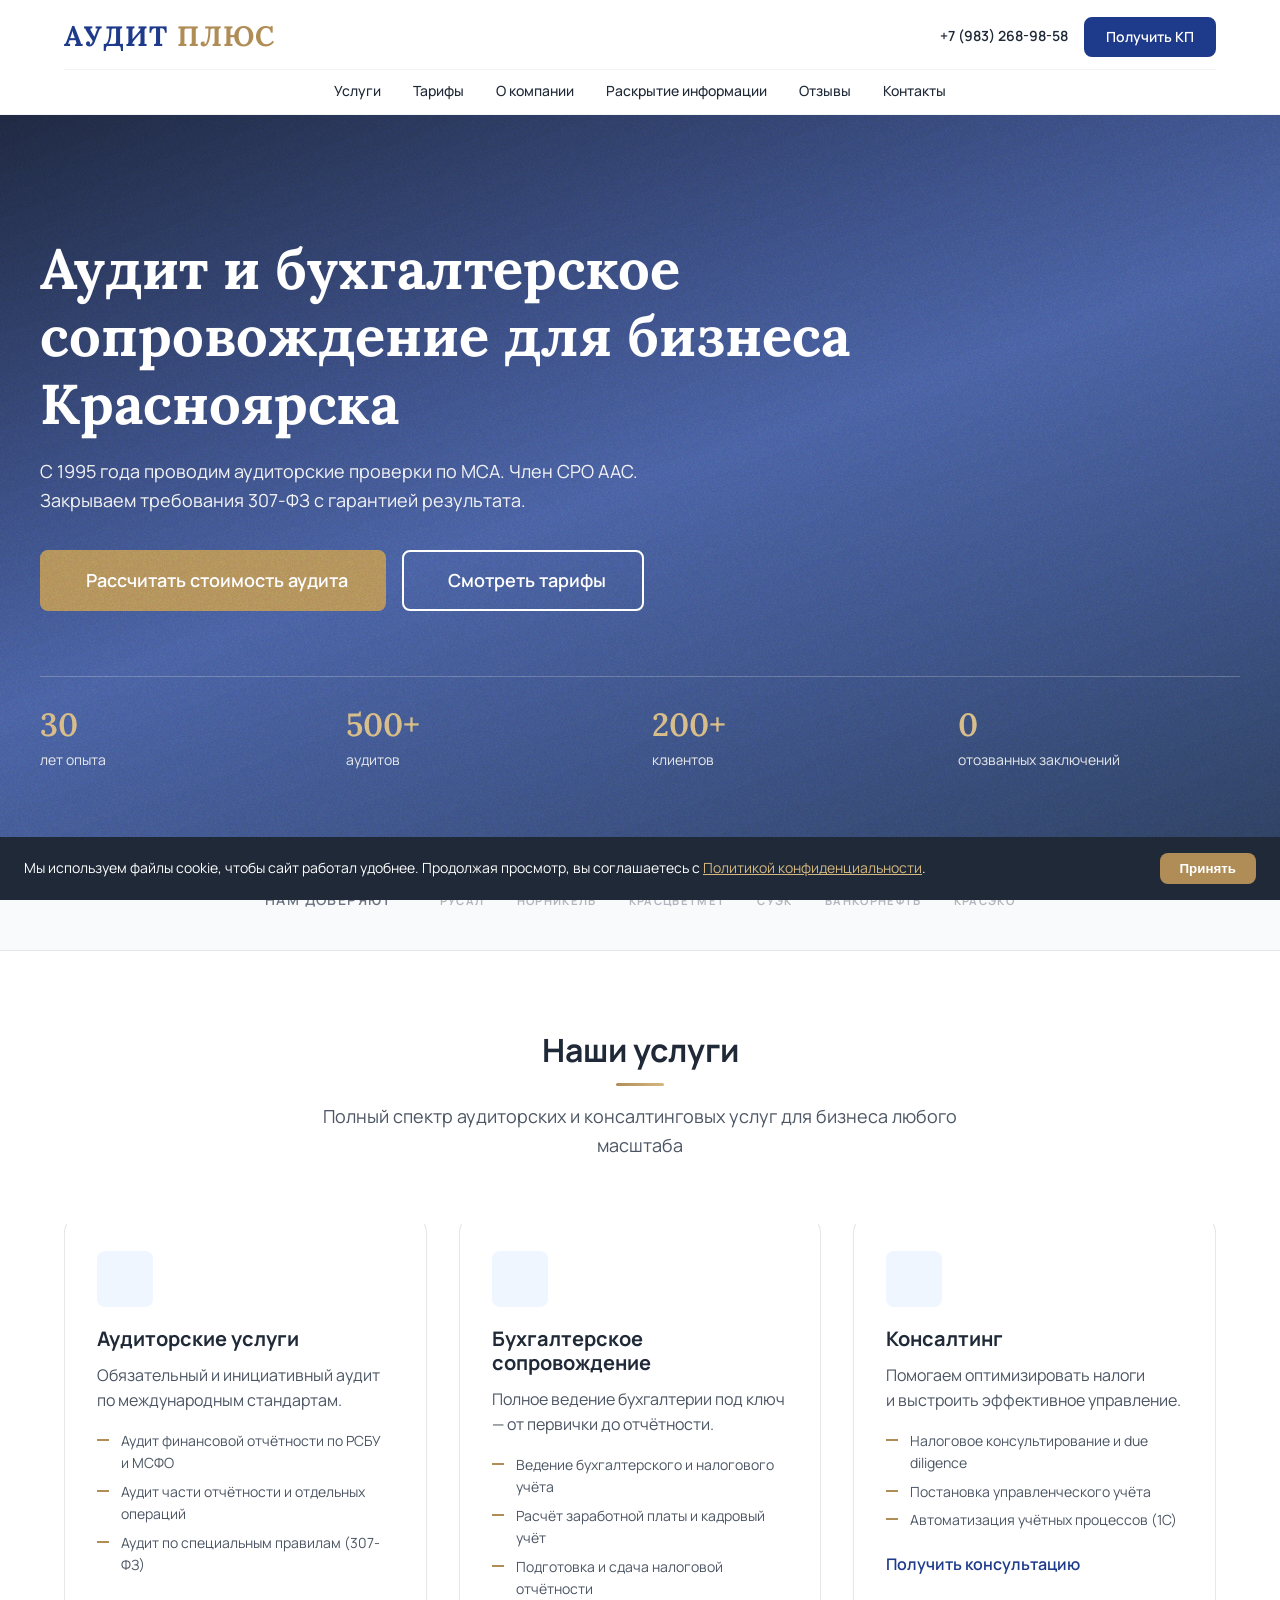
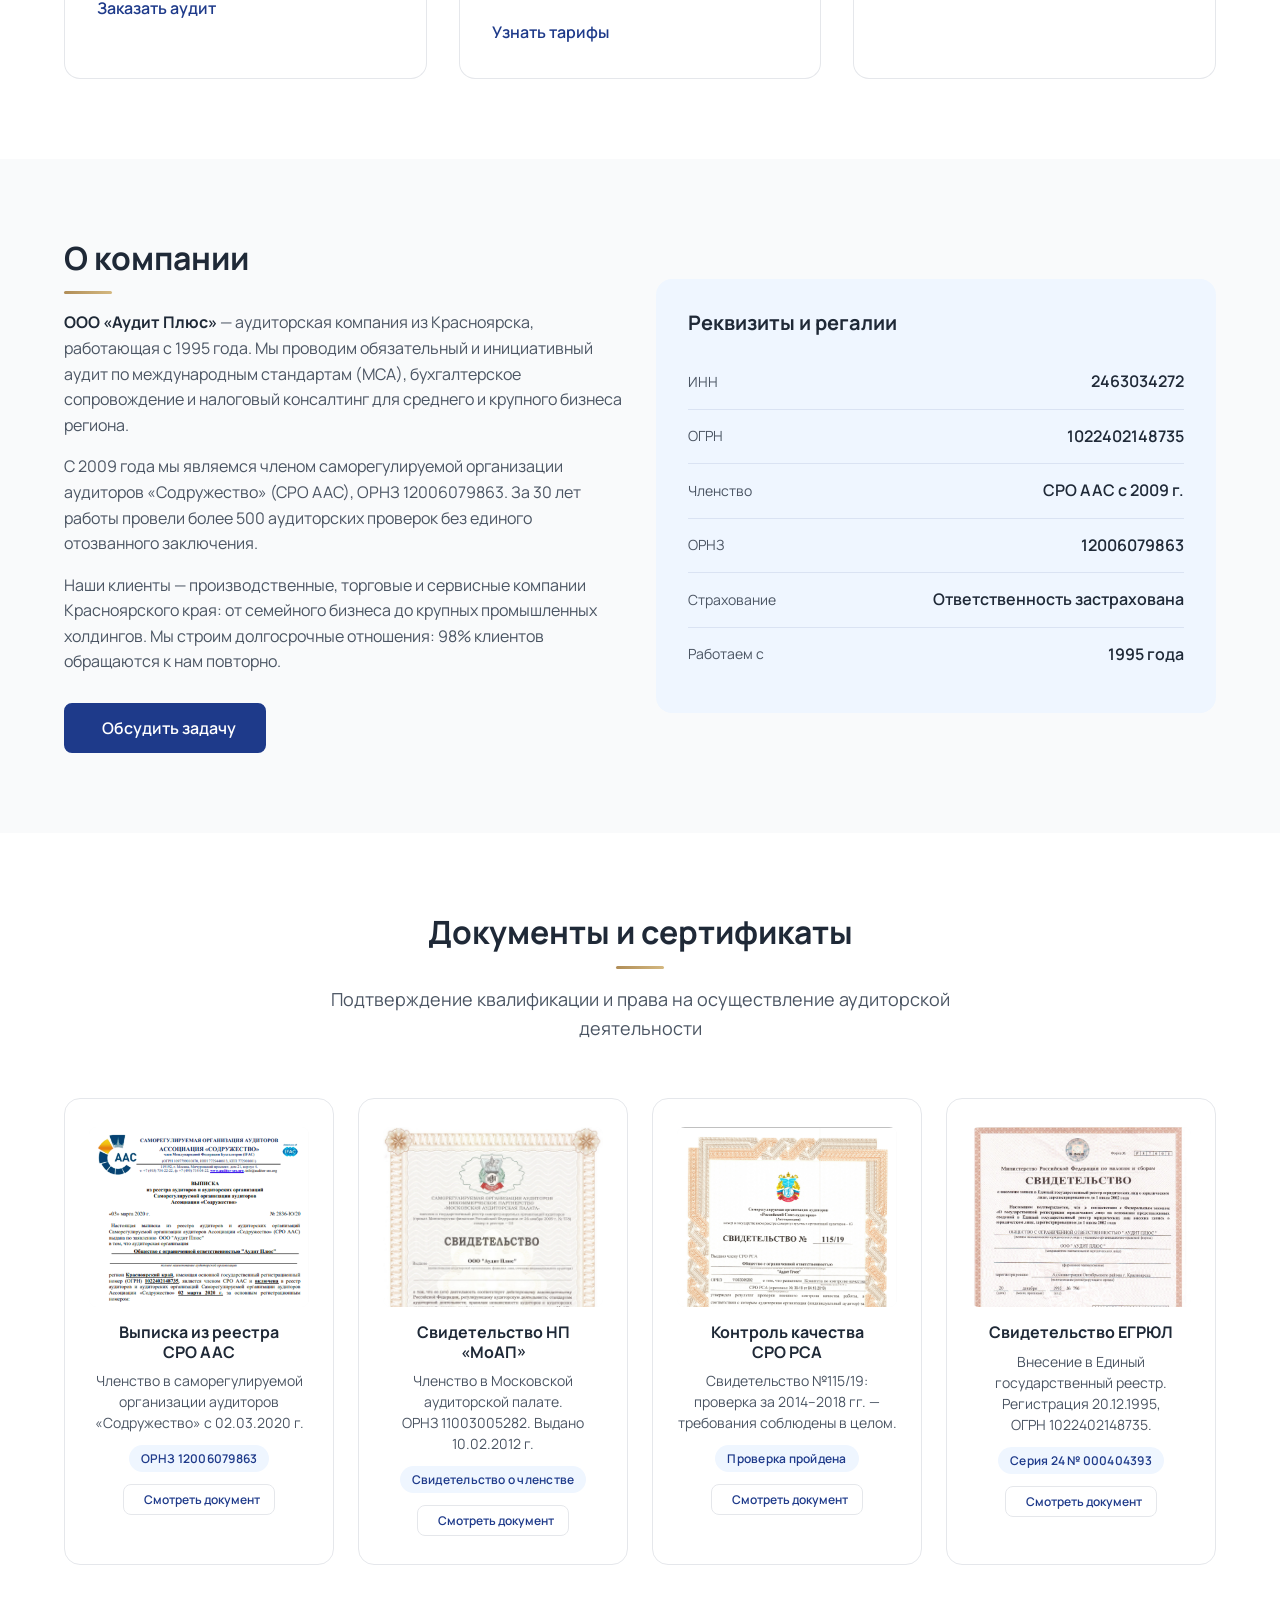
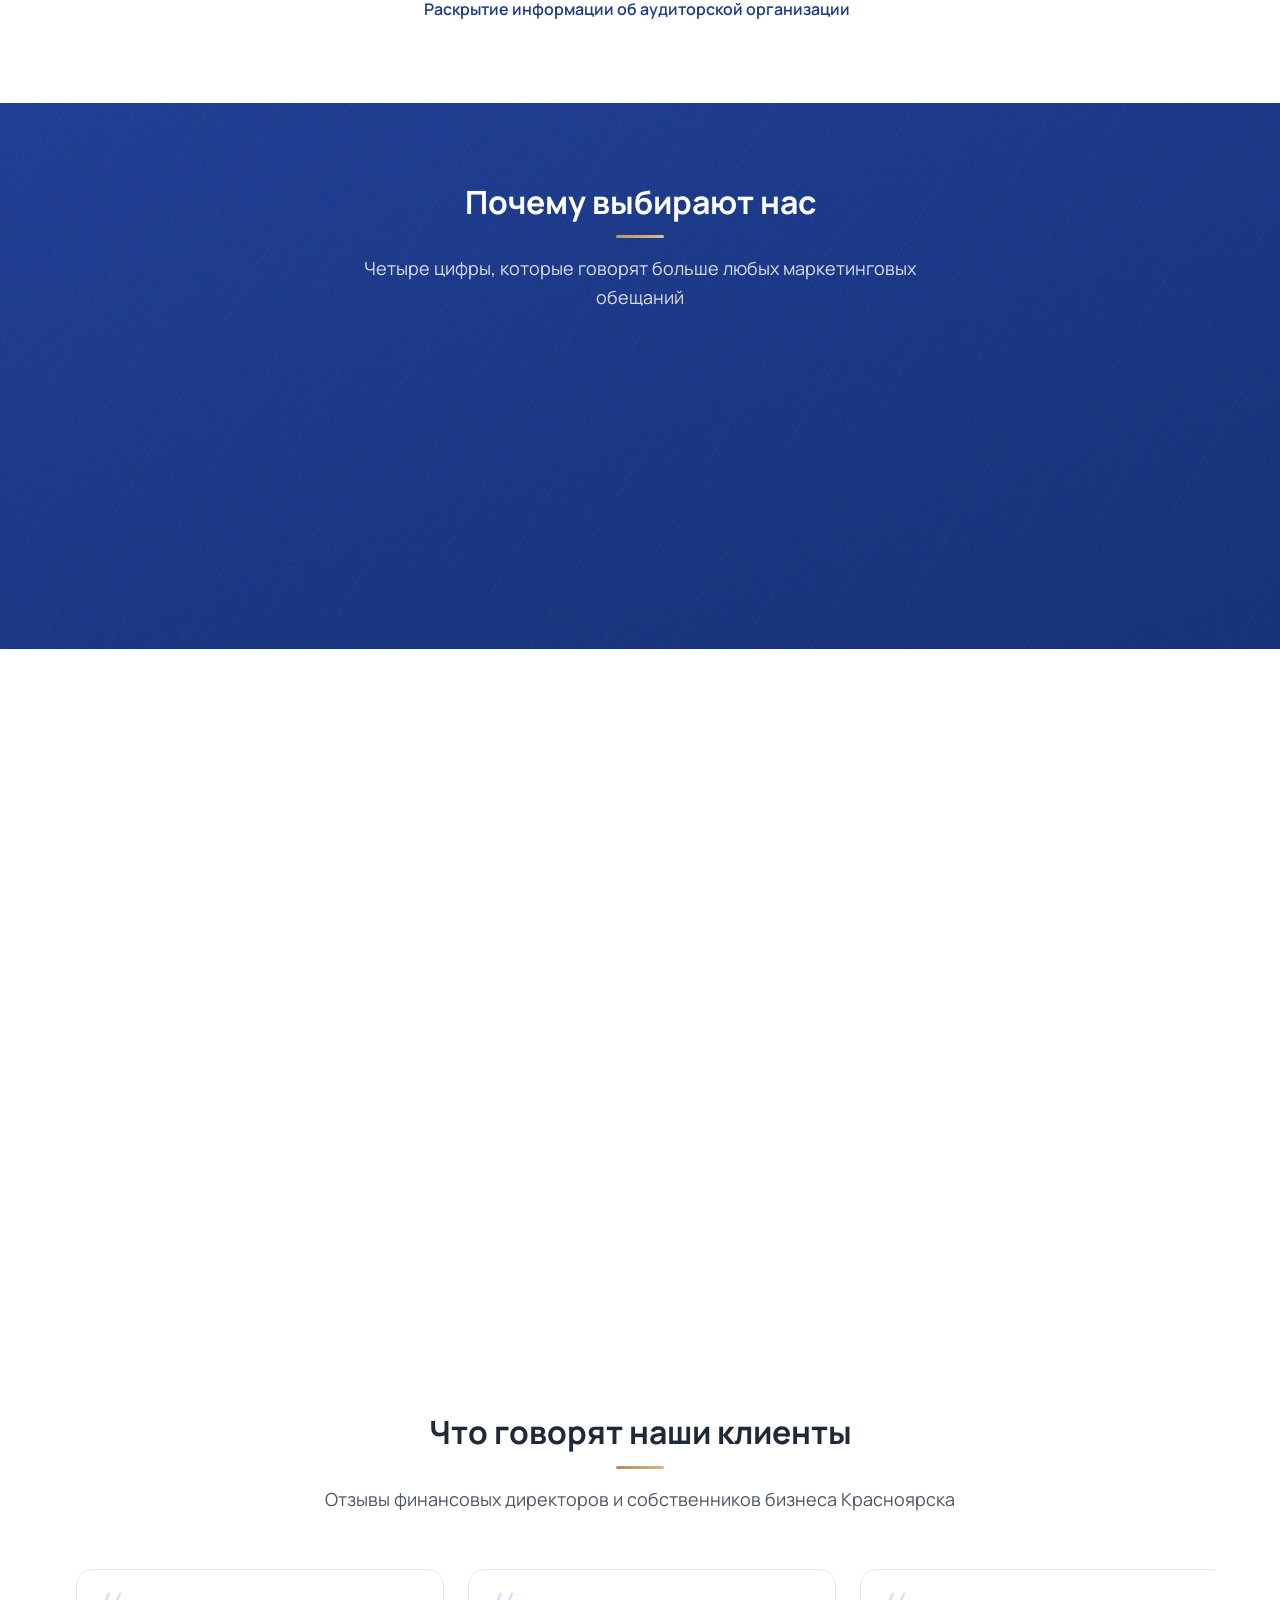
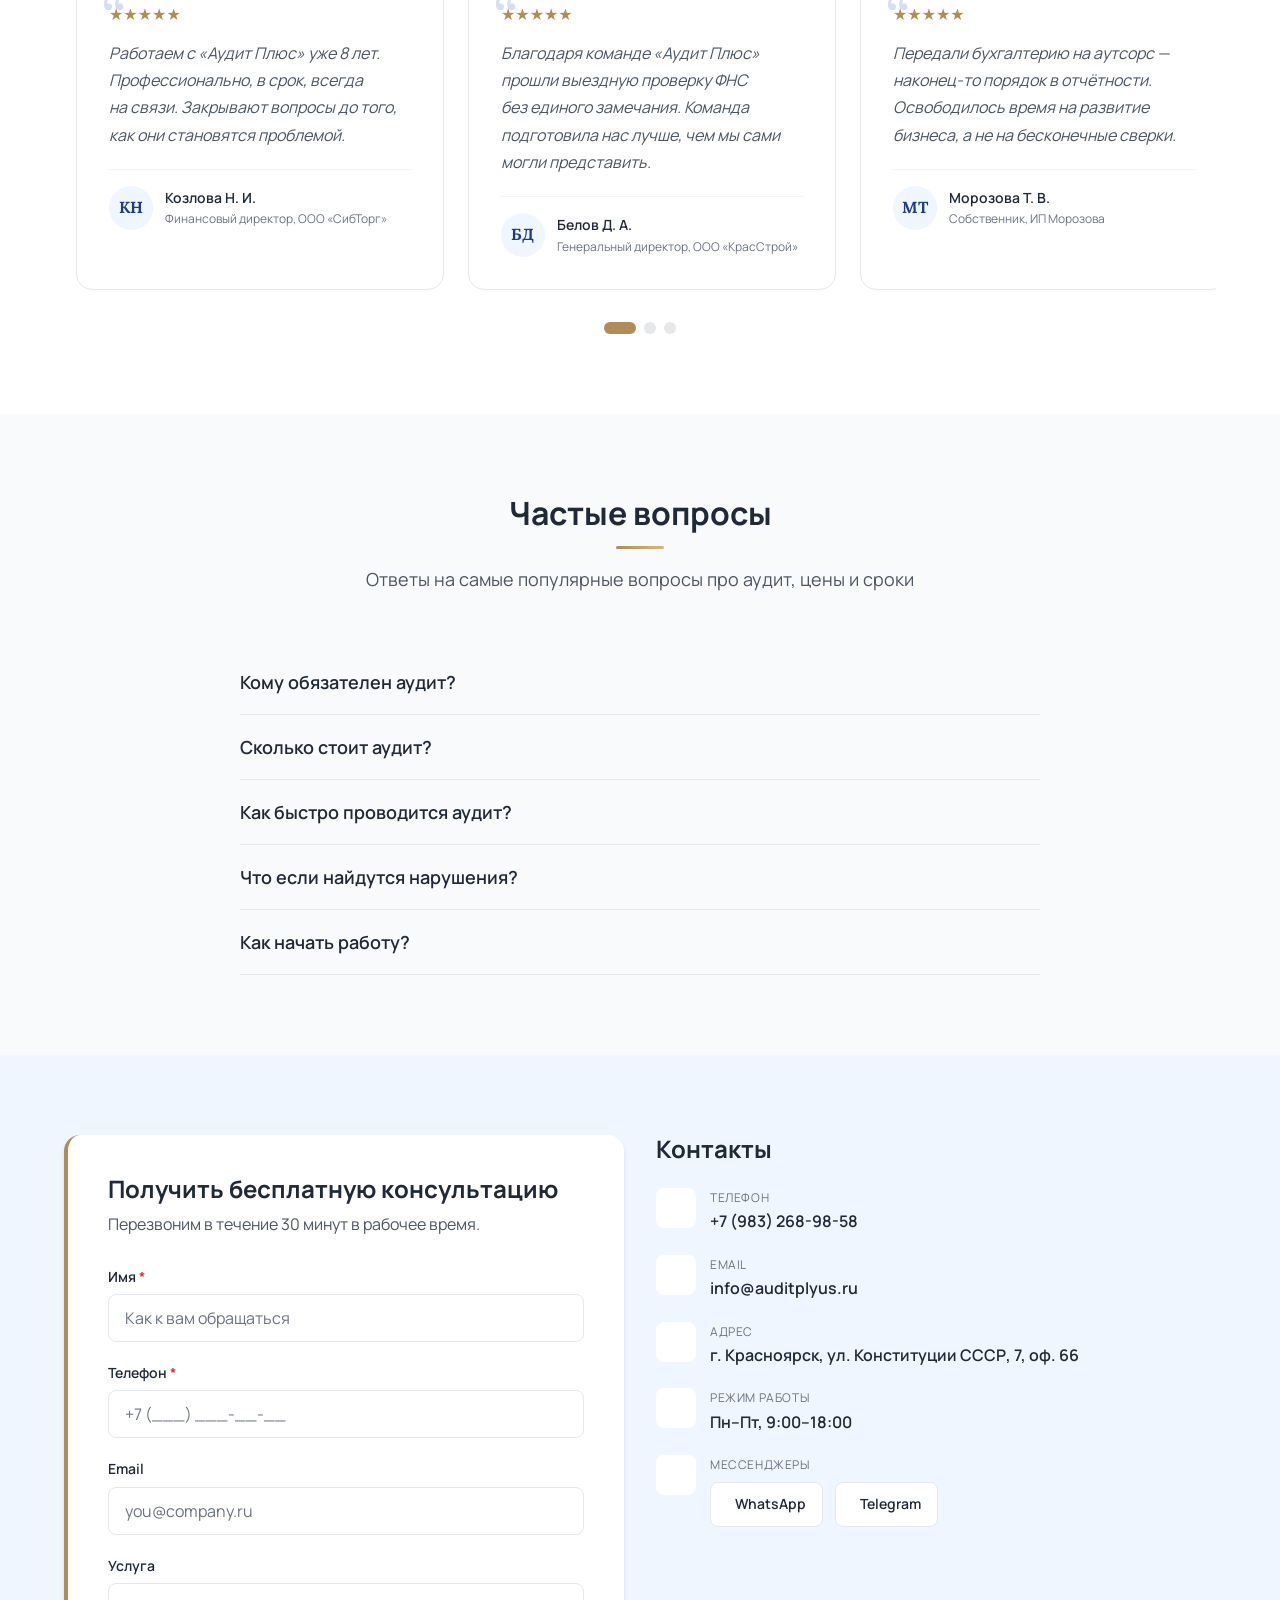
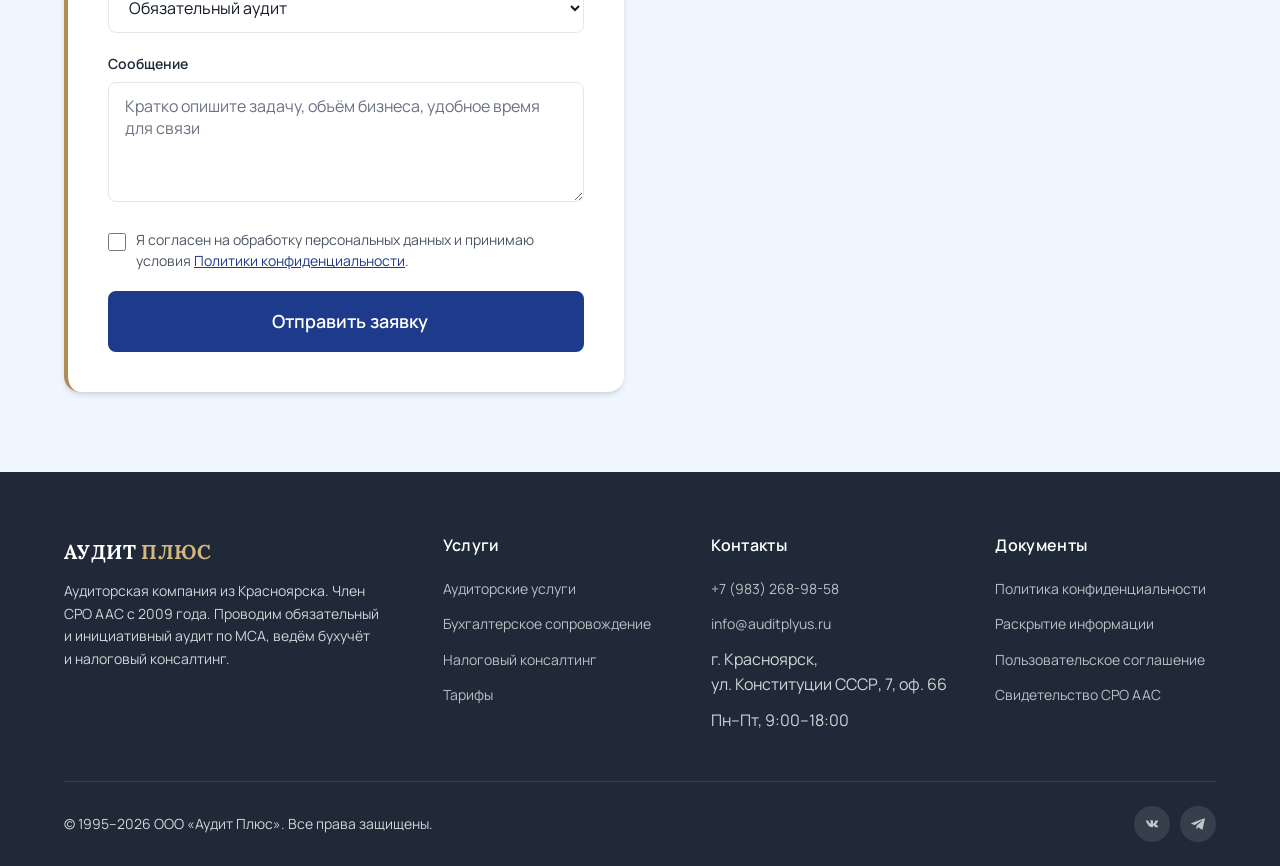
==== commit f0b902a9: "Логотип: шрифт Lora serif (как H1), weight 700 Co-Authored-By: Claude Opus 4.6 (1M context) <noreply" ====
--- a/index.html
+++ b/index.html
@@ -36,15 +36,14 @@
       gap: 16px;
     }
     .logo {
-      font-family: var(--font-body);
-      font-weight: 800;
+      font-family: var(--font-heading);
+      font-weight: 700;
       font-size: 1.75rem;
       color: var(--primary);
       text-decoration: none;
-      letter-spacing: 0.08em;
+      letter-spacing: 0.04em;
       white-space: nowrap;
       flex-shrink: 0;
-      text-transform: uppercase;
     }
     .logo span {
       color: var(--accent-gold);
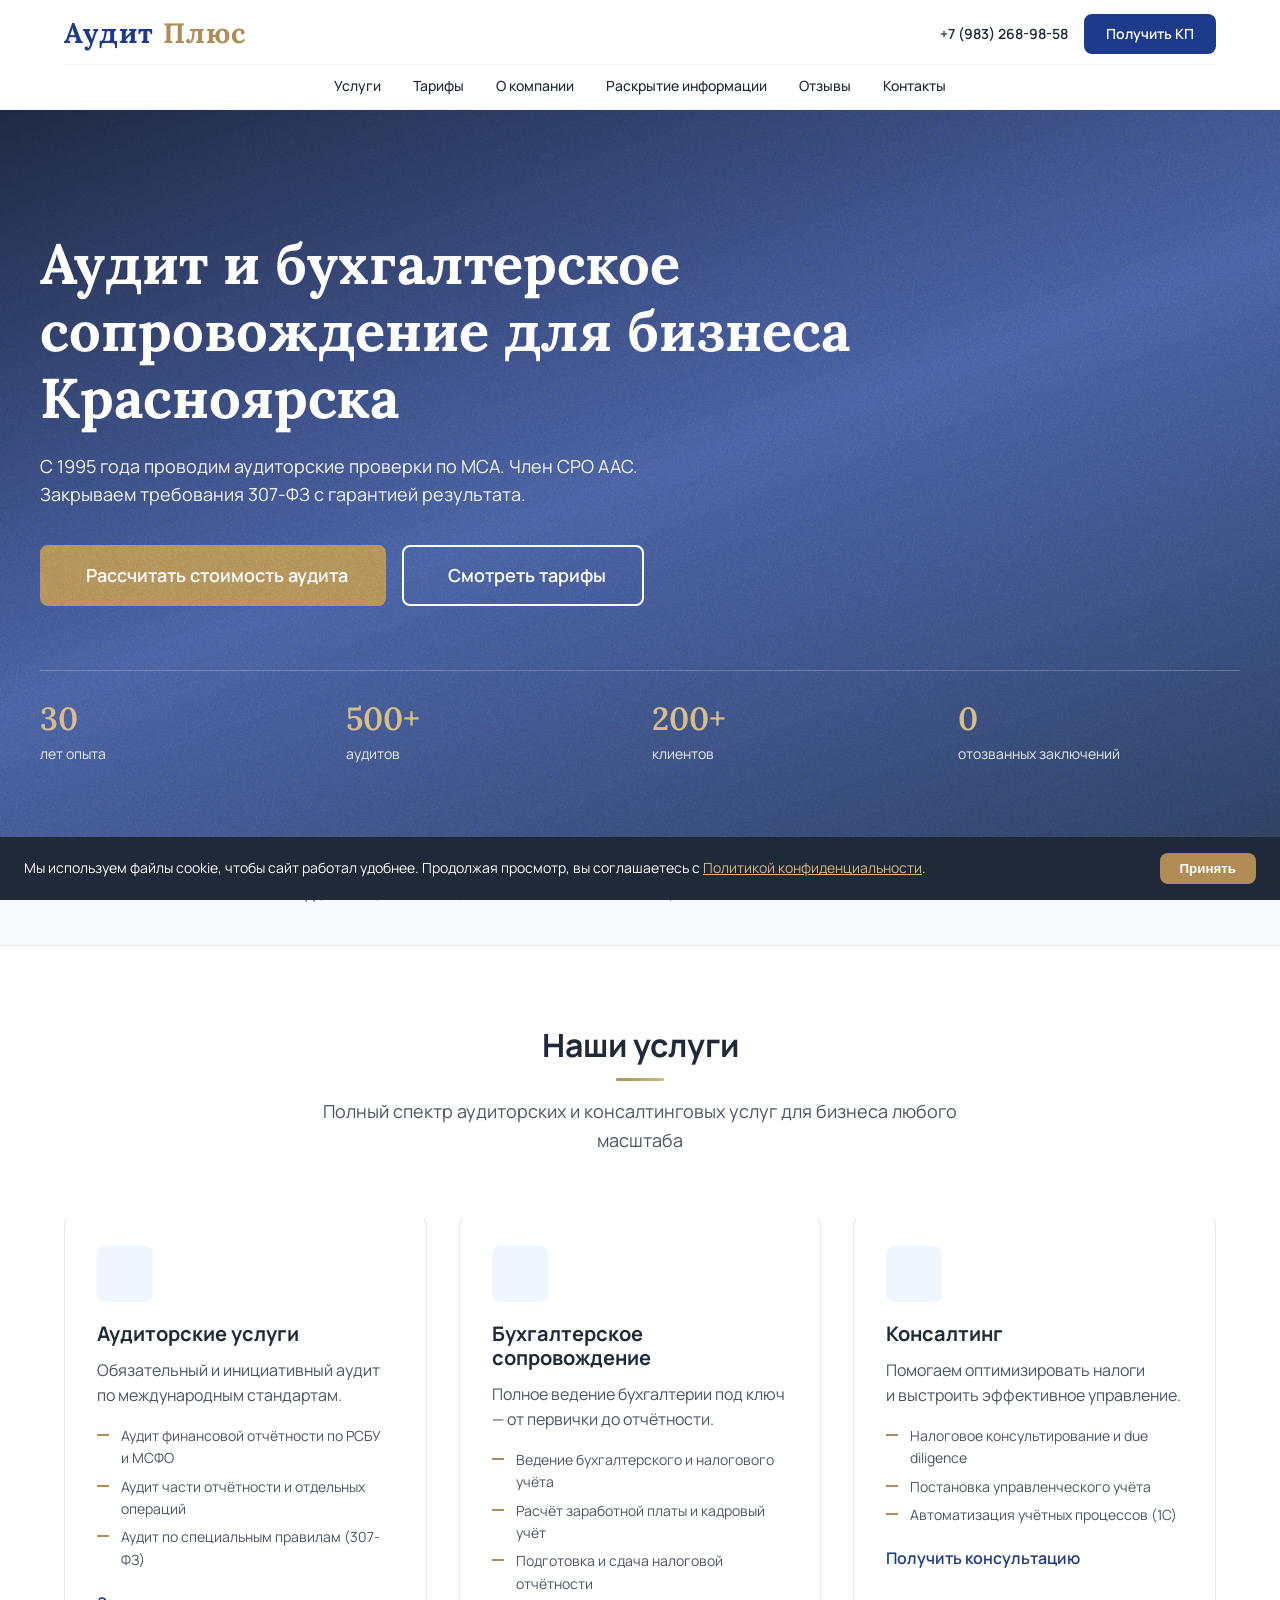
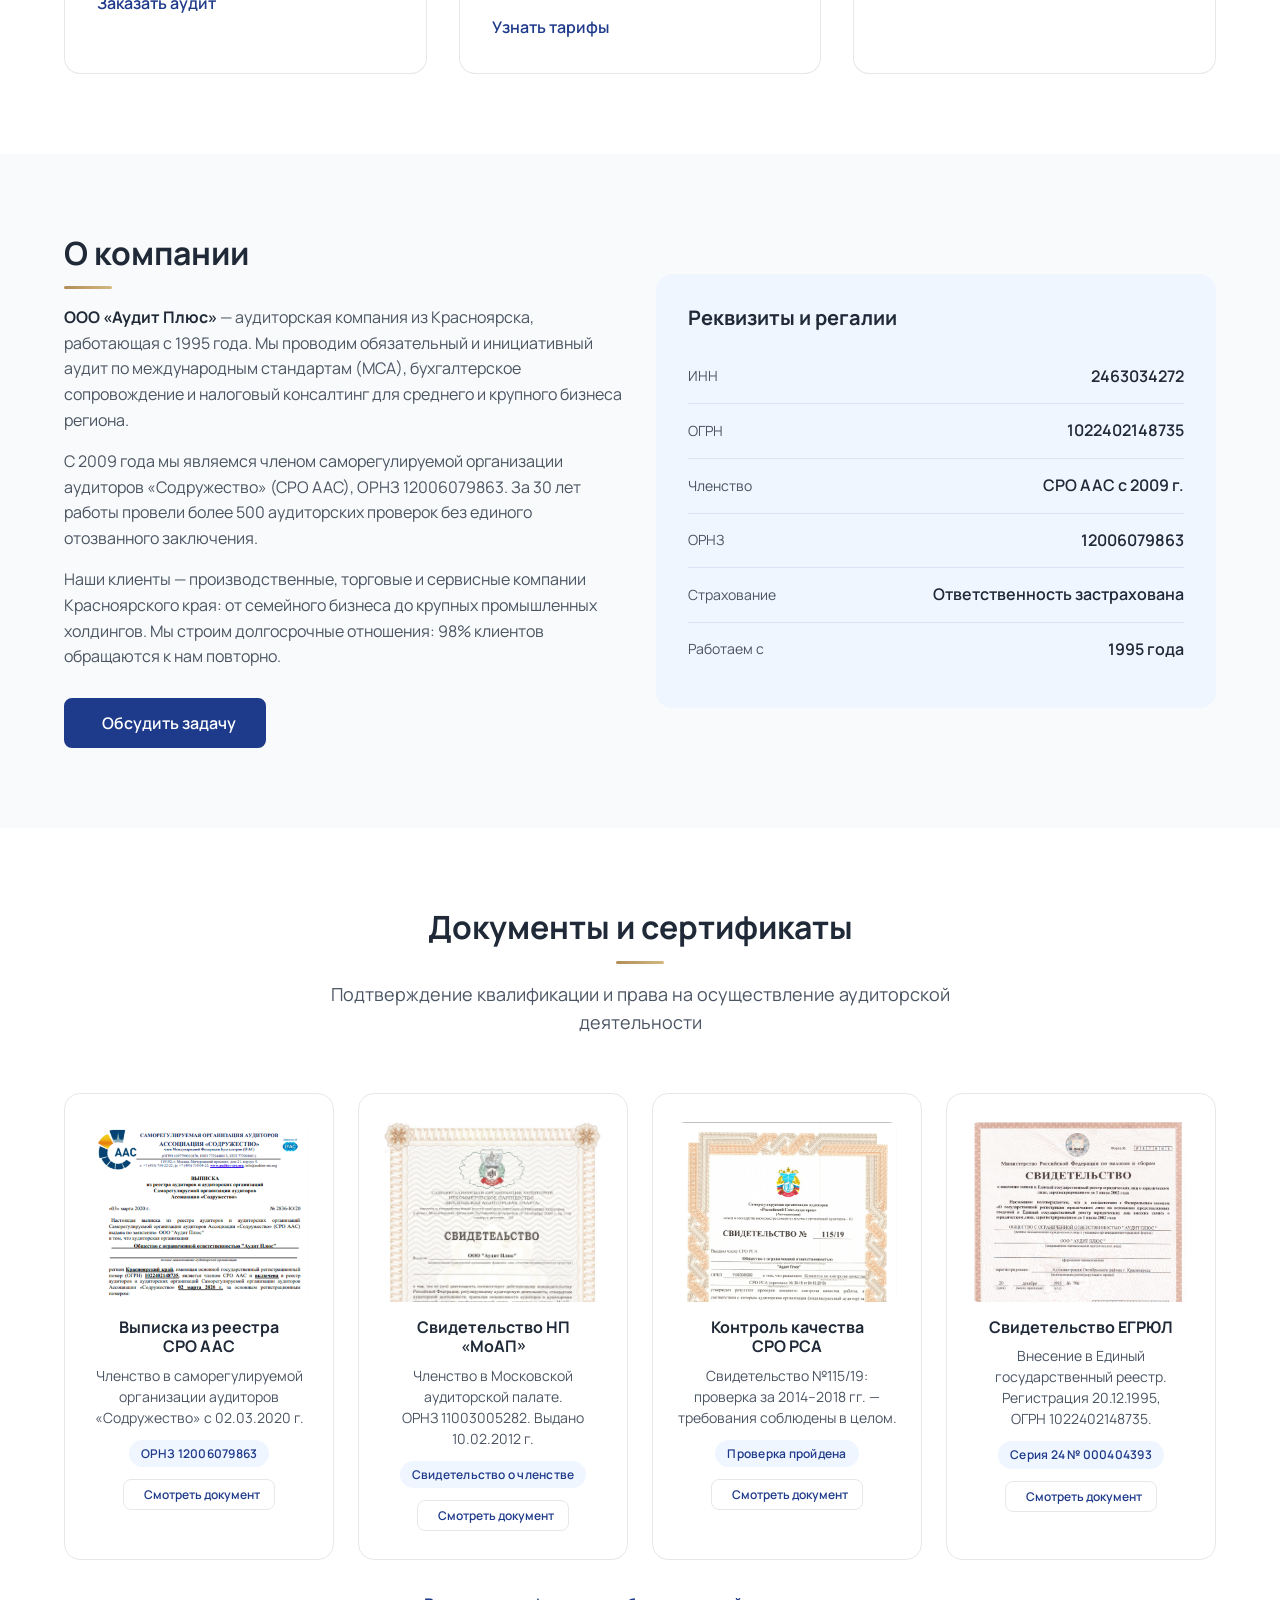
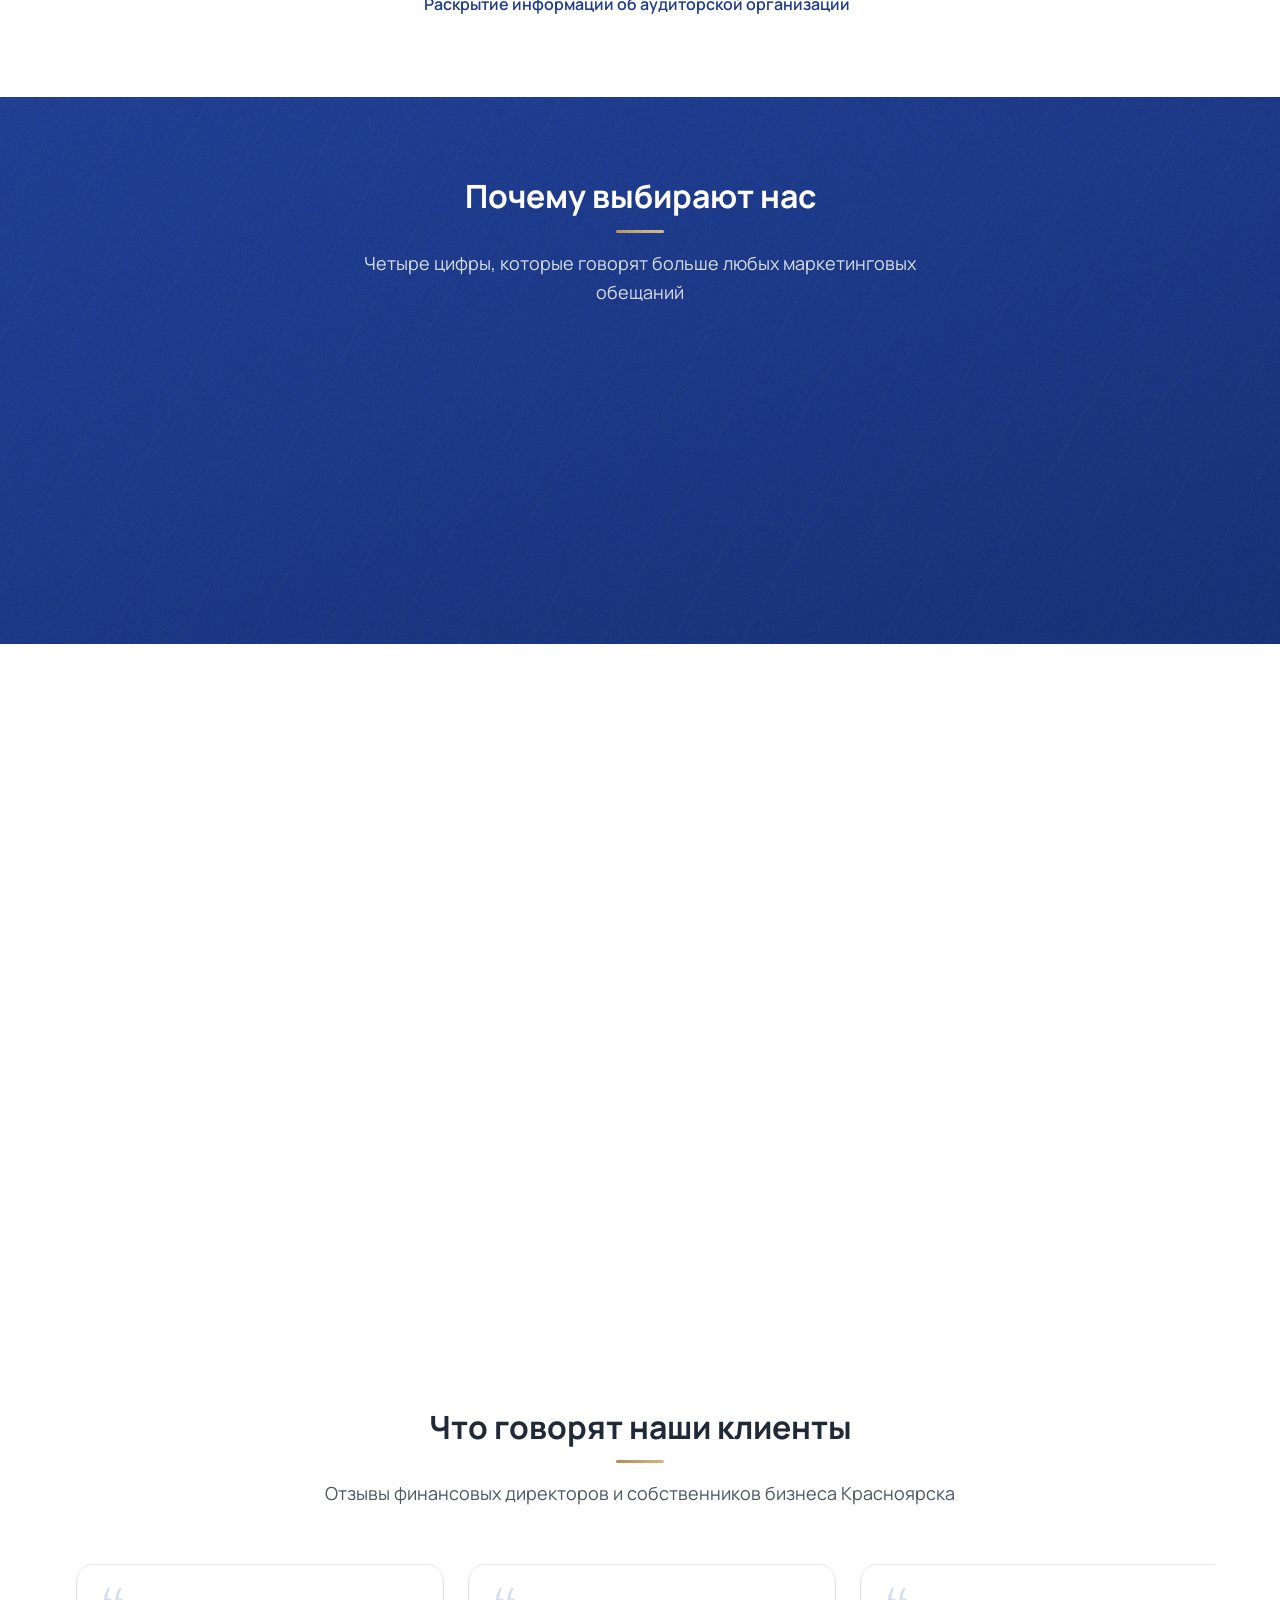
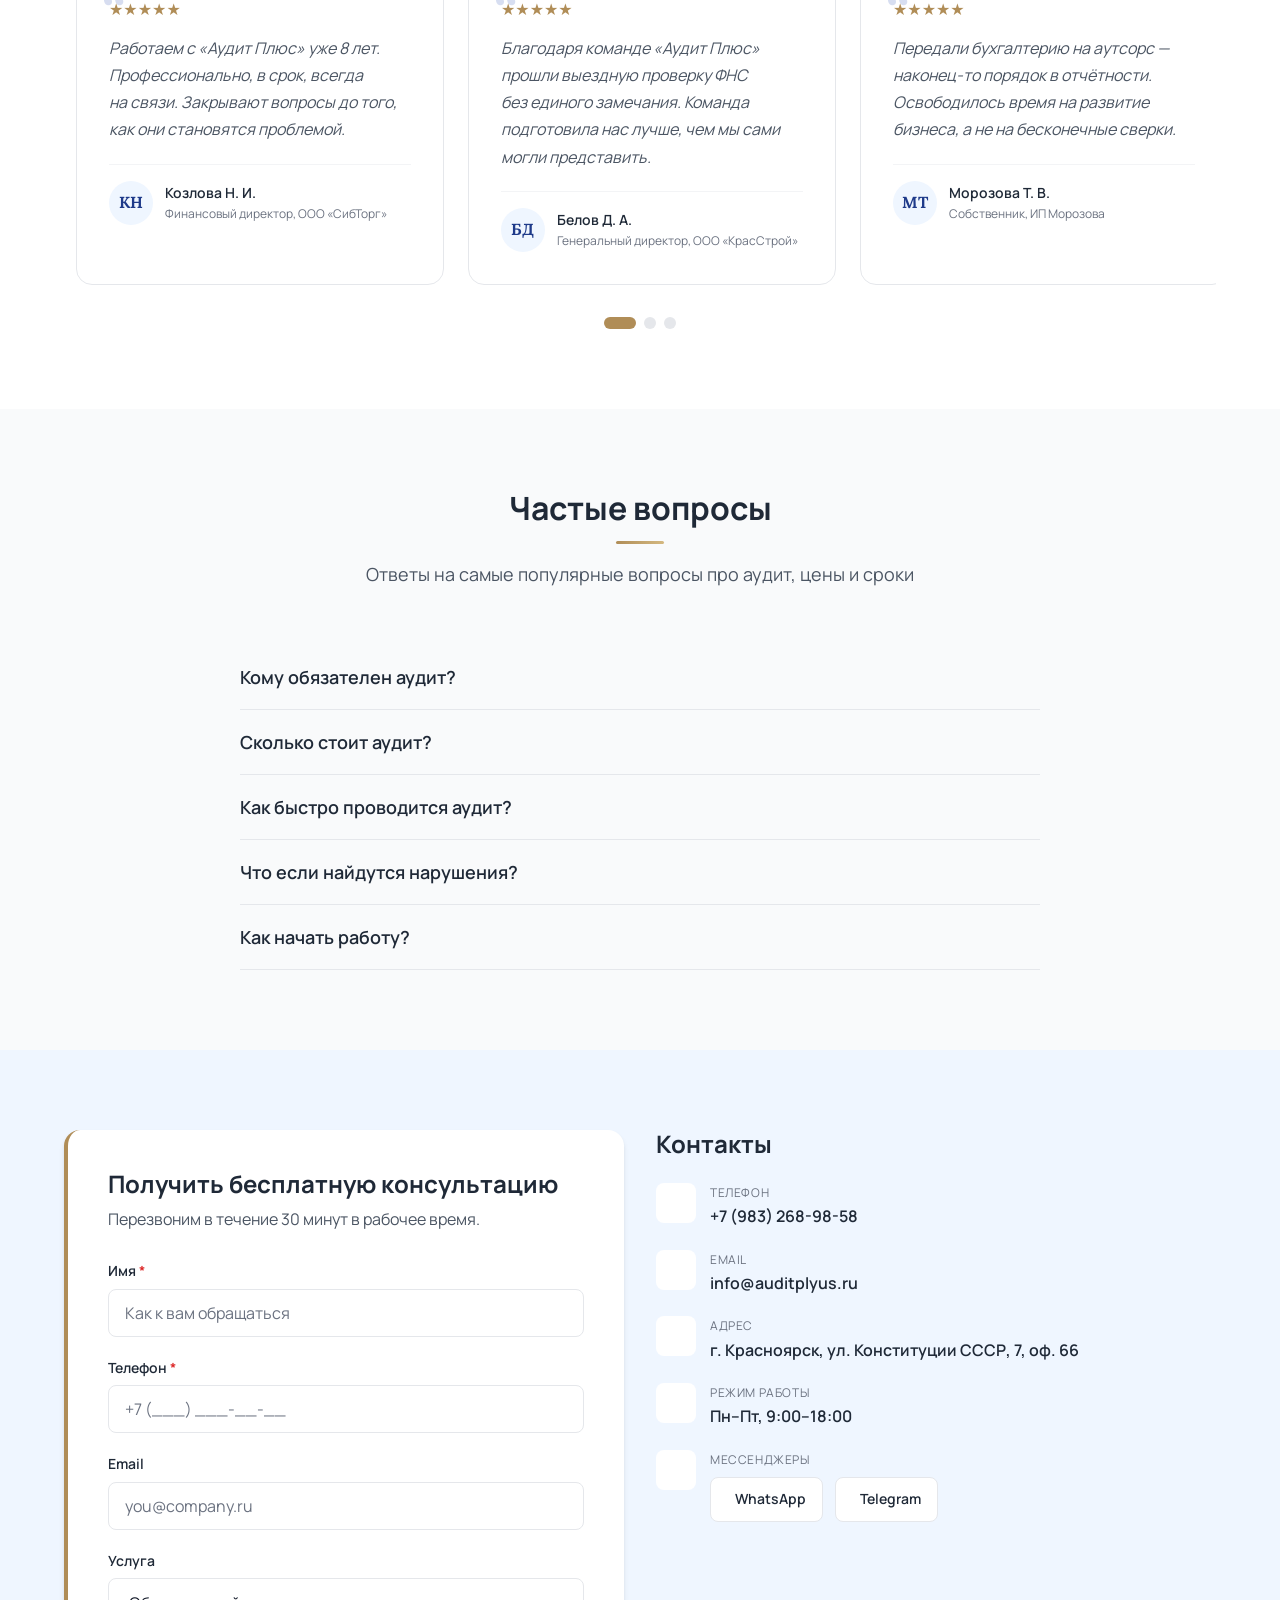
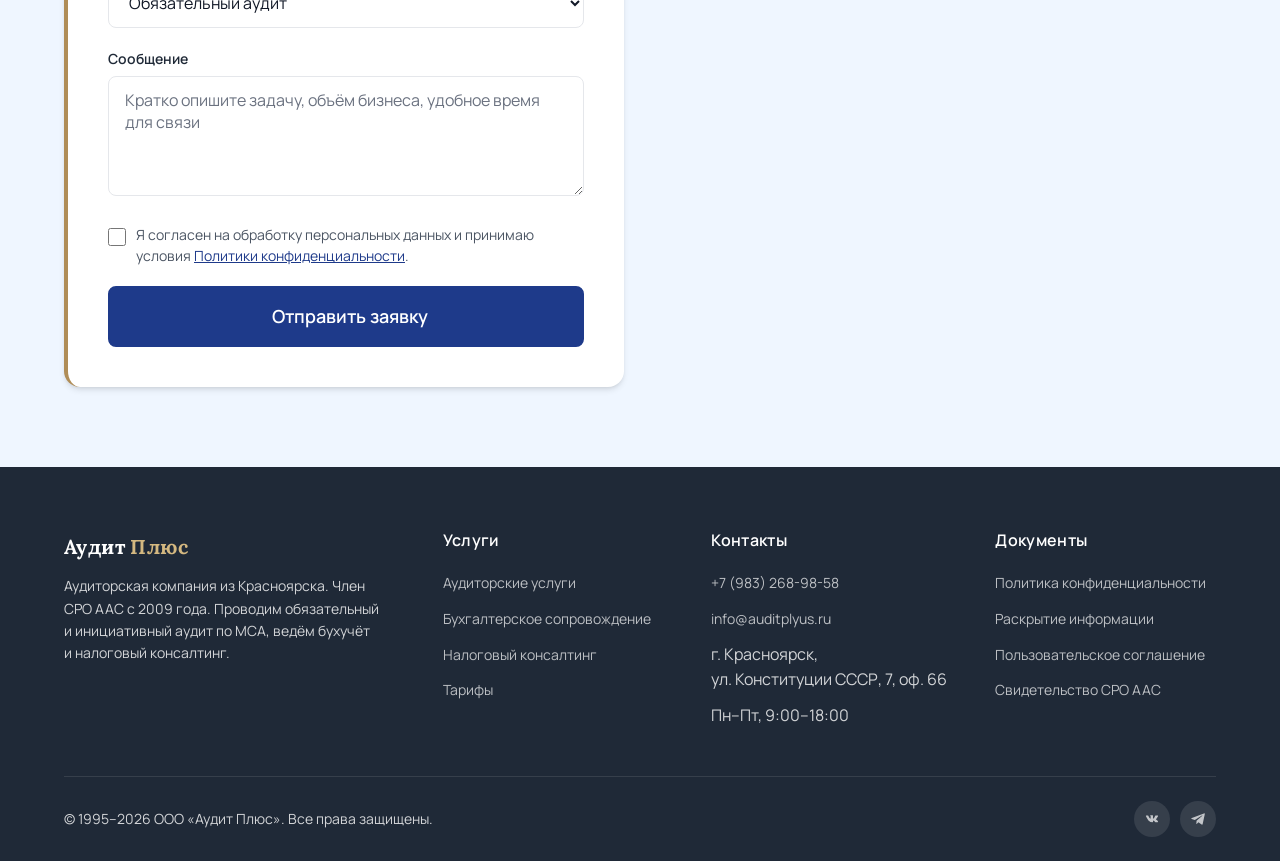
==== commit 726af7ae: "Логотип: единый стиль на всех 9 страницах - Стиль .logo вынесен в styles.css (один источник правды) " ====
--- a/index.html
+++ b/index.html
@@ -744,7 +744,7 @@
   <header class="site-header" id="siteHeader">
     <div class="container">
       <div class="header-row-1">
-        <a href="#" class="logo" aria-label="Аудит Плюс — на главную">АУДИТ&nbsp;<span>ПЛЮС</span></a>
+        <a href="#" class="logo" aria-label="Аудит Плюс — на главную">Аудит&nbsp;<span>Плюс</span></a>
         <div class="header-actions">
           <a href="tel:+79832689858" class="header-phone" aria-label="Позвонить +7 983 268 98 58">
             <i data-lucide="phone"></i>
@@ -1313,7 +1313,7 @@
     <div class="container">
       <div class="footer-grid">
         <div class="footer-about">
-          <div class="footer-logo">АУДИТ <span style="color: var(--accent-gold-light);">ПЛЮС</span></div>
+          <div class="footer-logo">Аудит&nbsp;<span>Плюс</span></div>
           <p>Аудиторская компания из&nbsp;Красноярска. Член СРО&nbsp;ААС с&nbsp;2009&nbsp;года. Проводим обязательный и&nbsp;инициативный аудит по&nbsp;МСА, ведём бухучёт и&nbsp;налоговый консалтинг.</p>
         </div>
 
--- a/styles.css
+++ b/styles.css
@@ -102,6 +102,30 @@
   border-radius: 2px;
 }
 
+/* ---- Logo ---- */
+.logo {
+  font-family: var(--font-heading);
+  font-weight: 700;
+  font-size: 1.75rem;
+  color: var(--primary);
+  text-decoration: none;
+  letter-spacing: 0.04em;
+  white-space: nowrap;
+  flex-shrink: 0;
+  line-height: 1.2;
+}
+.logo span { color: var(--accent-gold); }
+.footer-logo,
+.site-footer .logo {
+  color: white;
+  font-family: var(--font-heading);
+  font-weight: 700;
+  font-size: 1.75rem;
+  letter-spacing: 0.04em;
+}
+.footer-logo span,
+.site-footer .logo span { color: var(--accent-gold-light); }
+
 /* ---- Skip Link (WCAG 2.4.1) ---- */
 .skip-link {
   position: absolute;
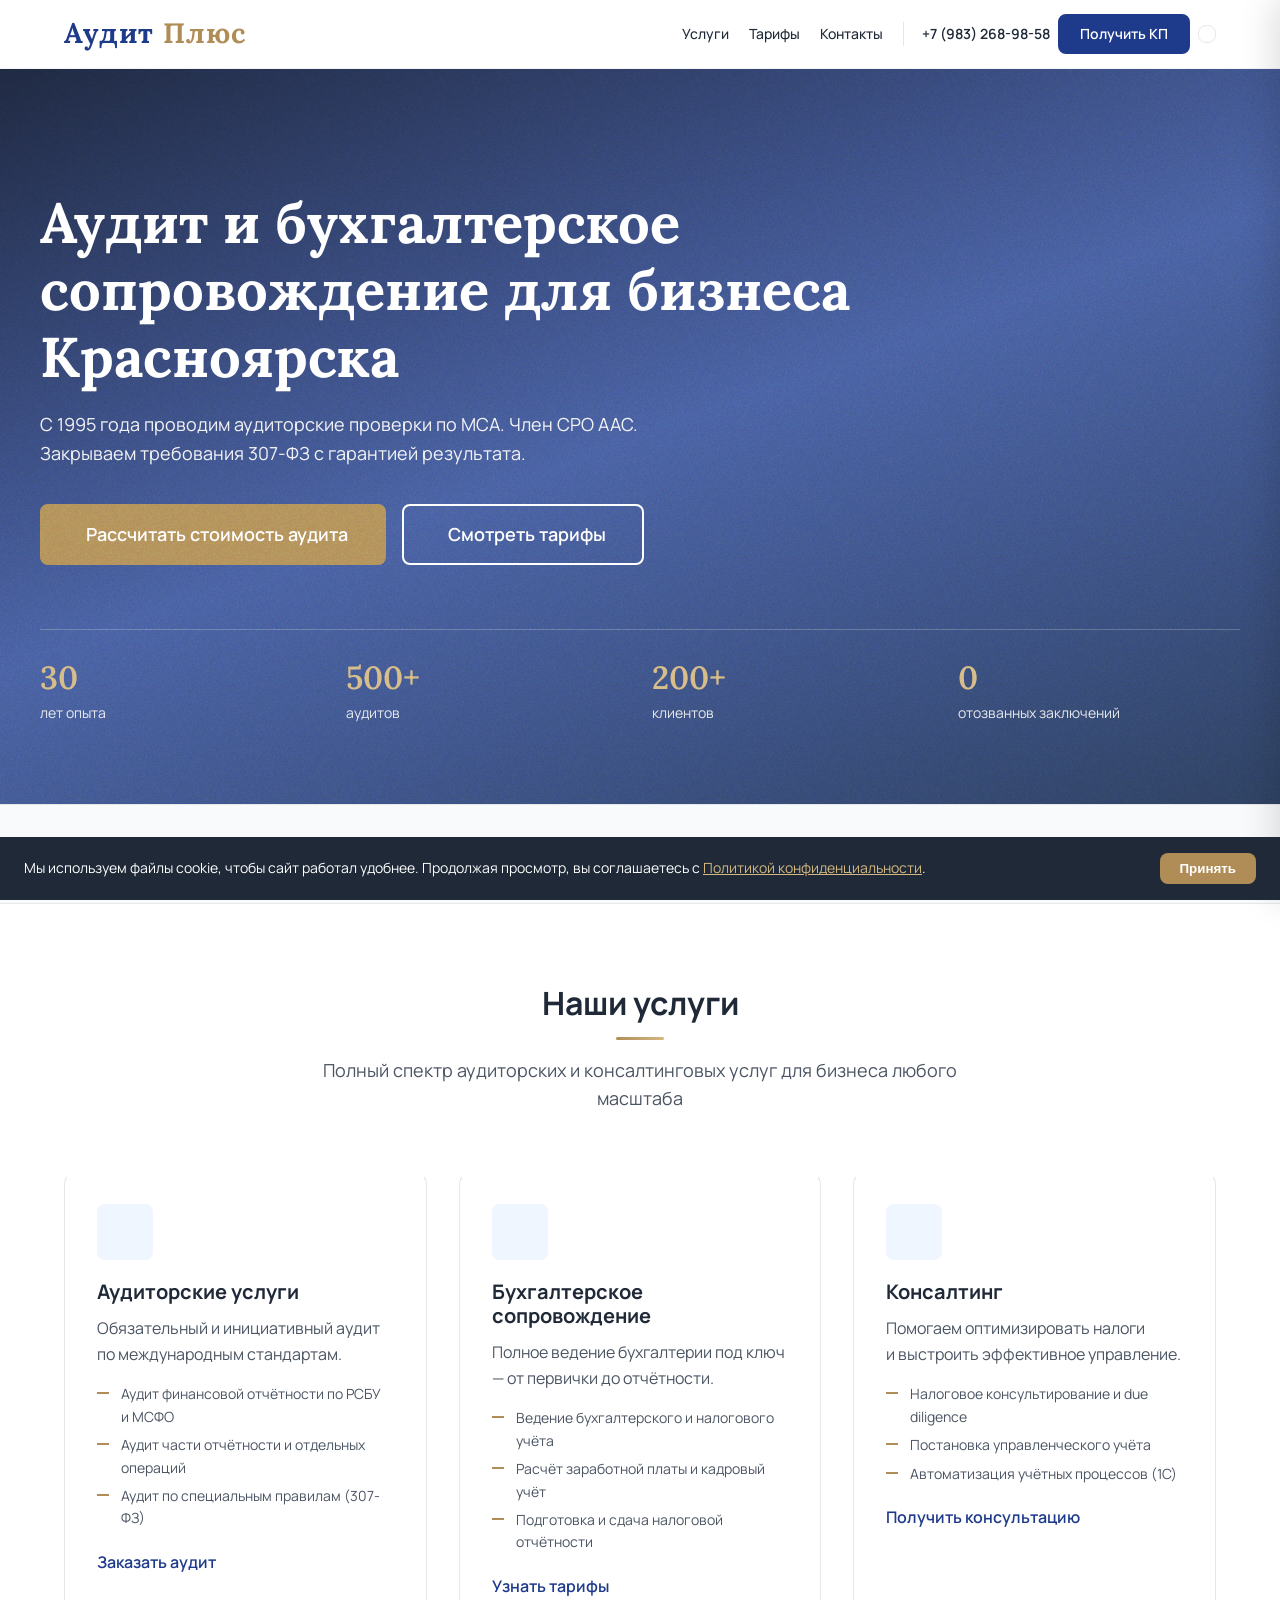
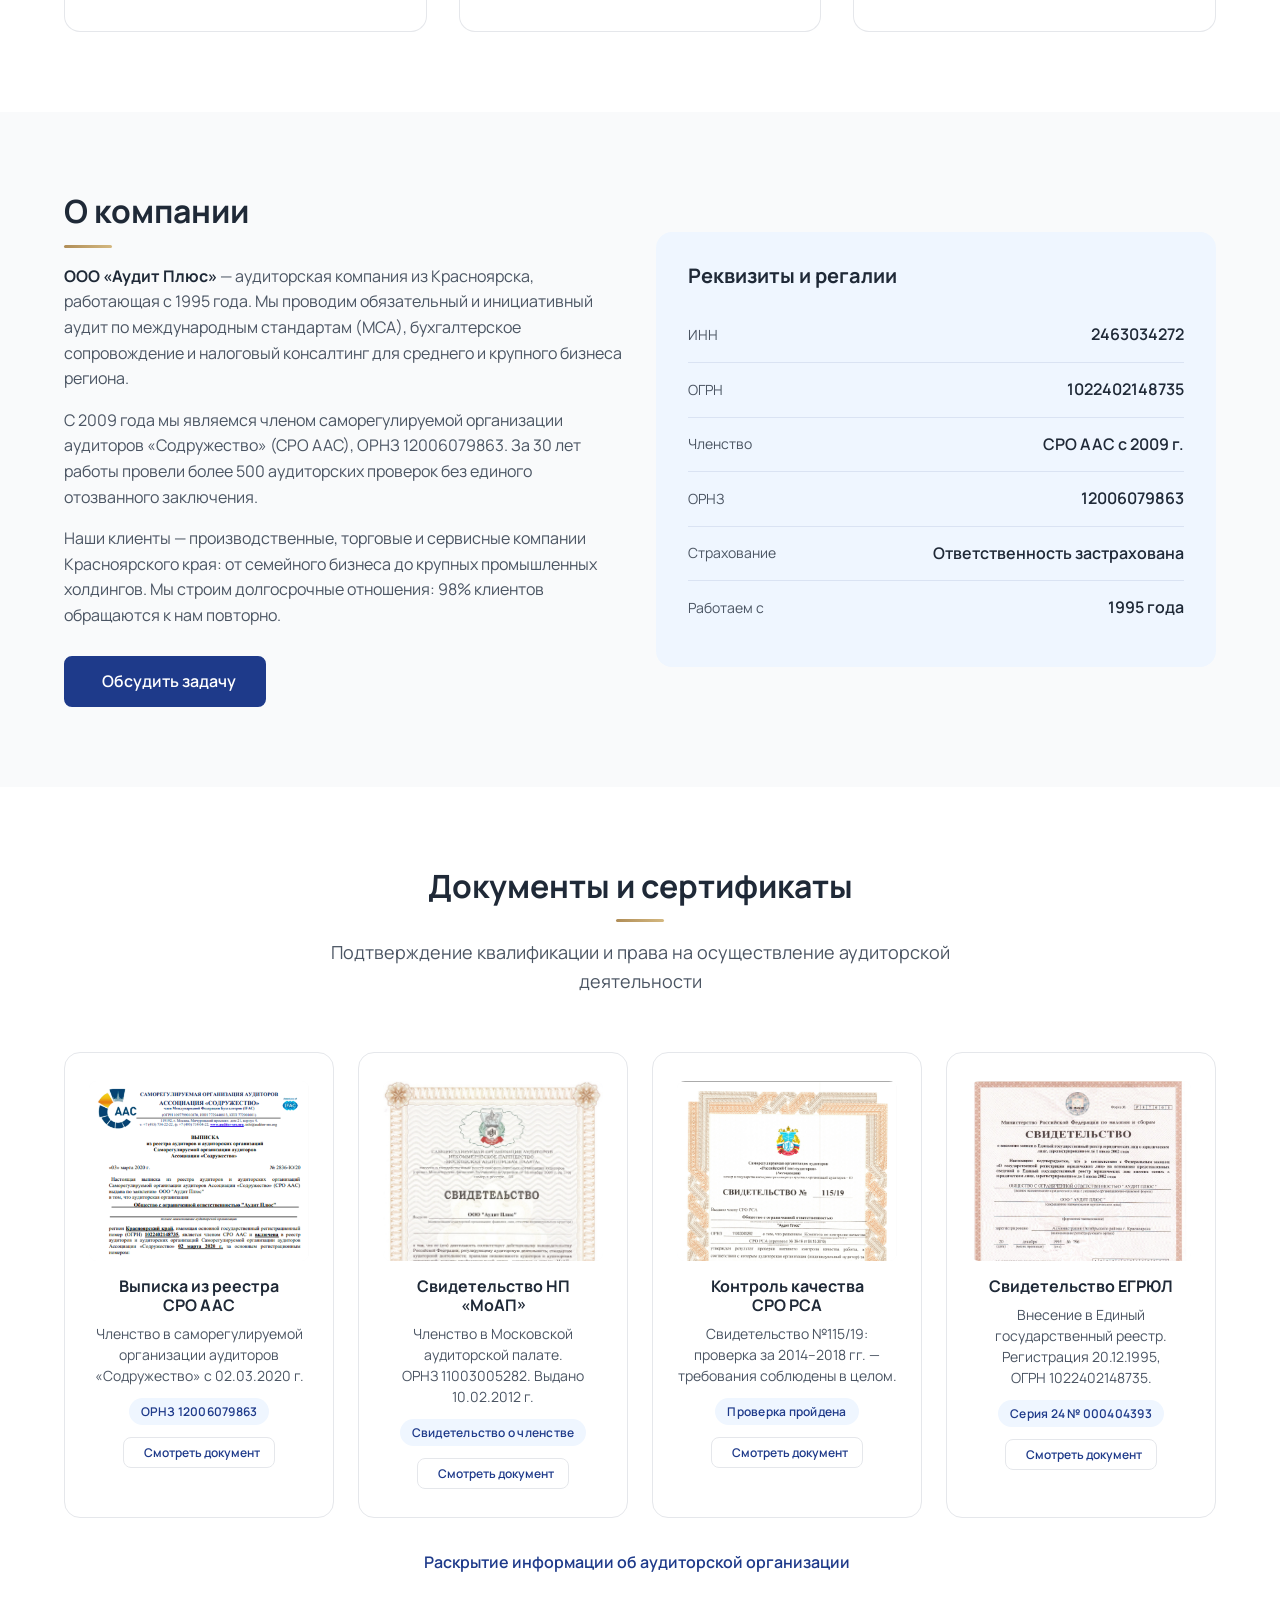
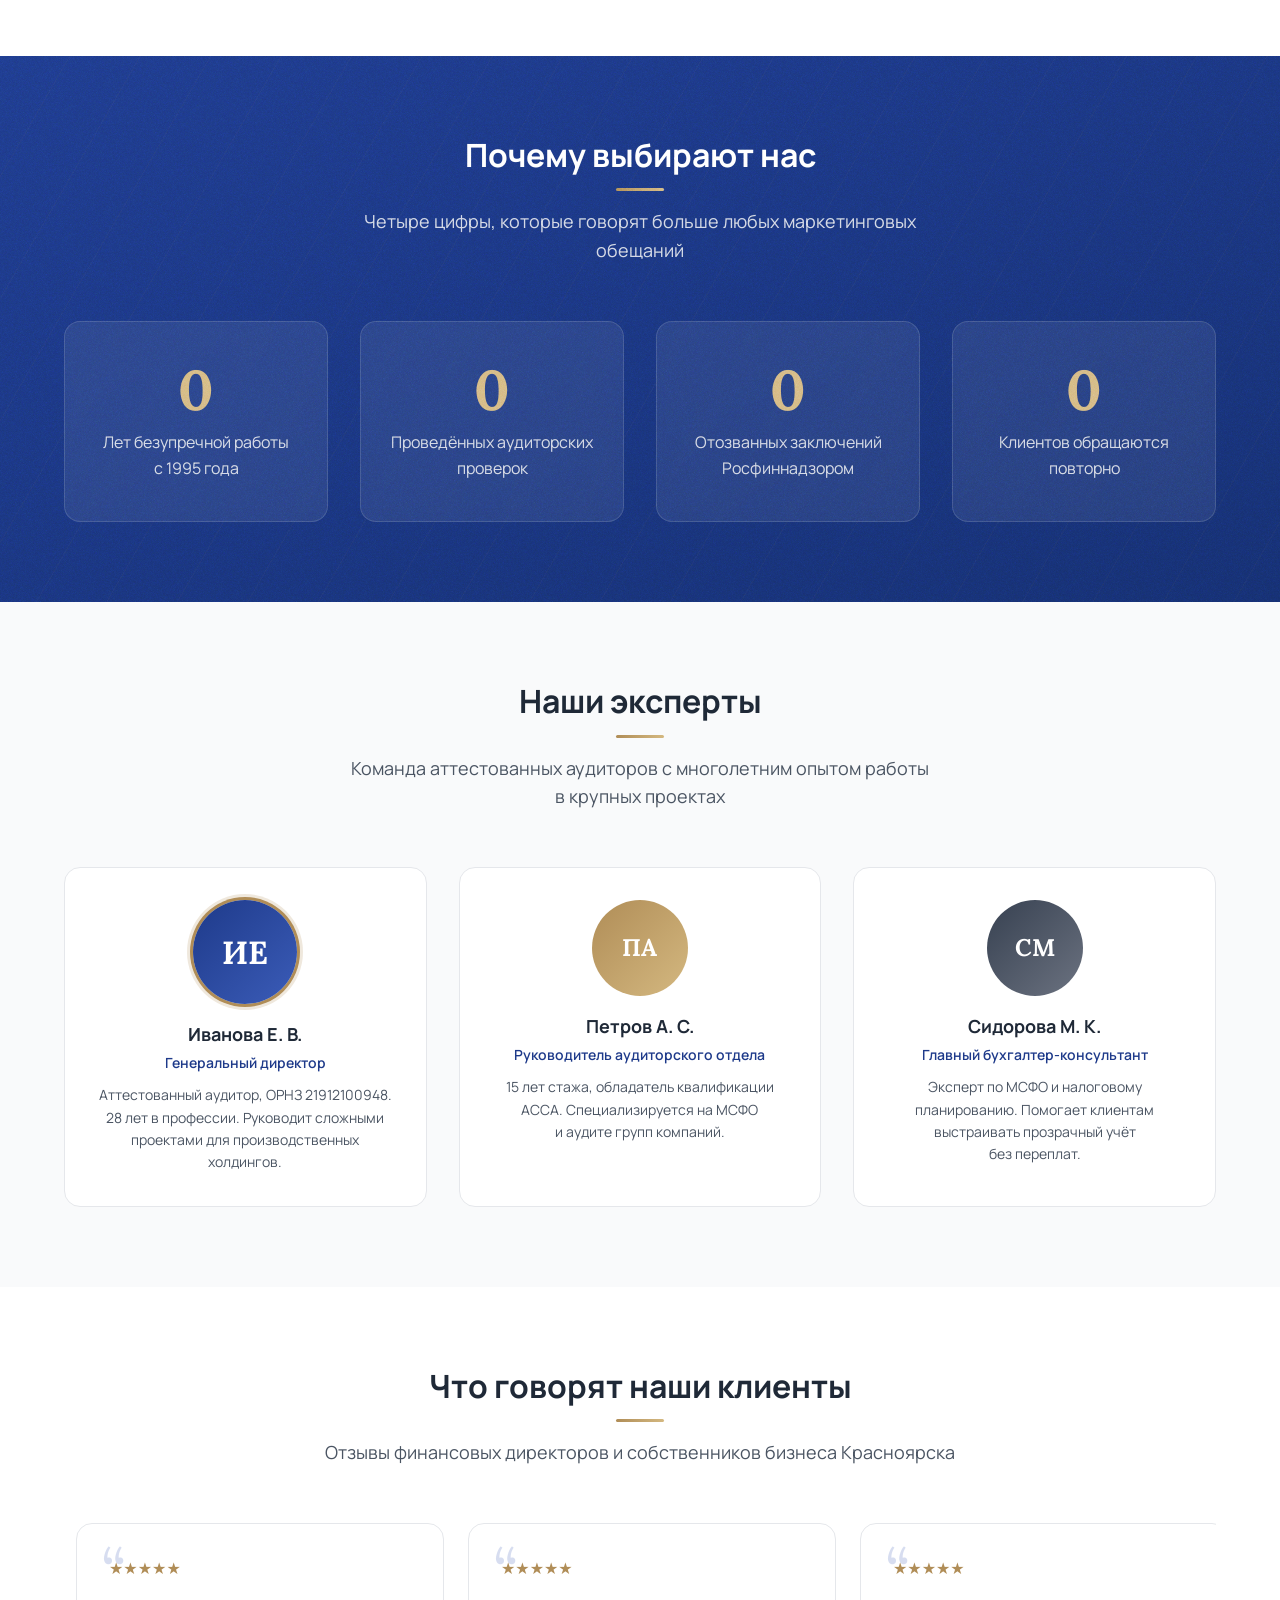
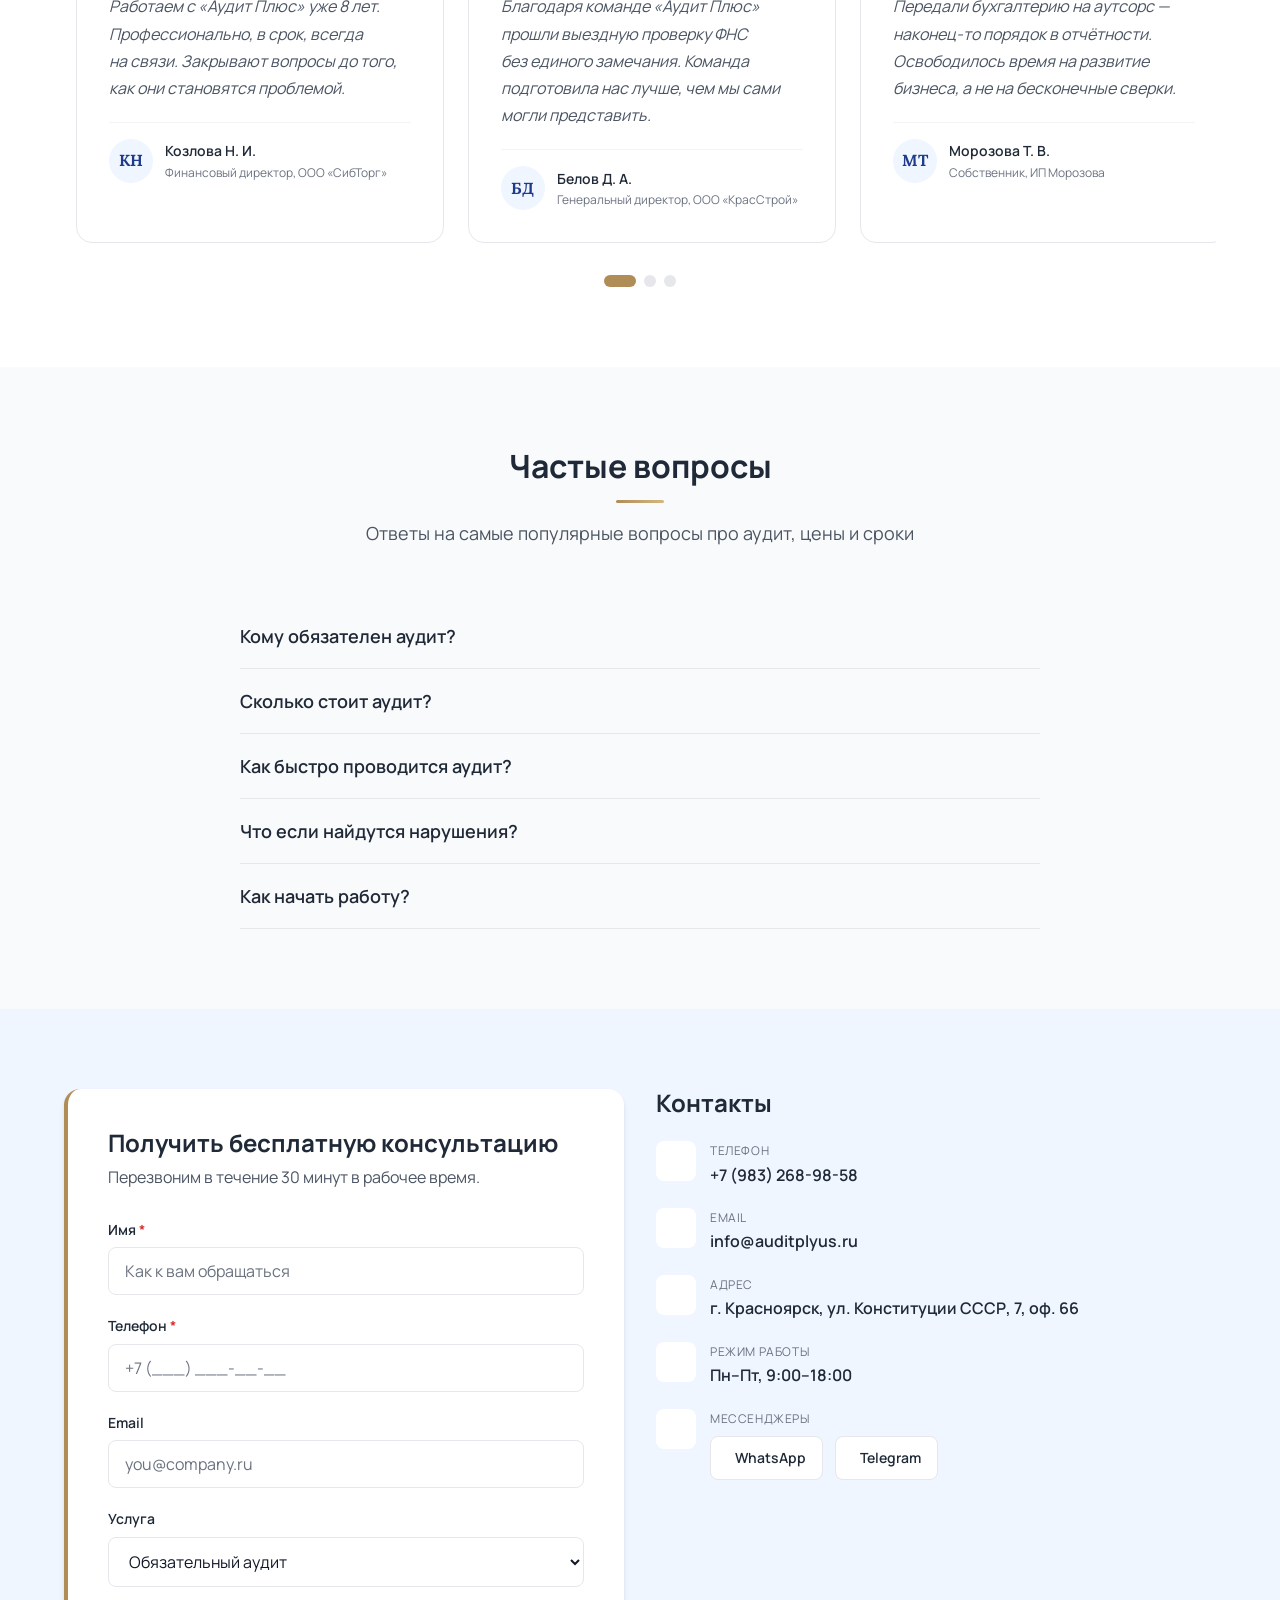
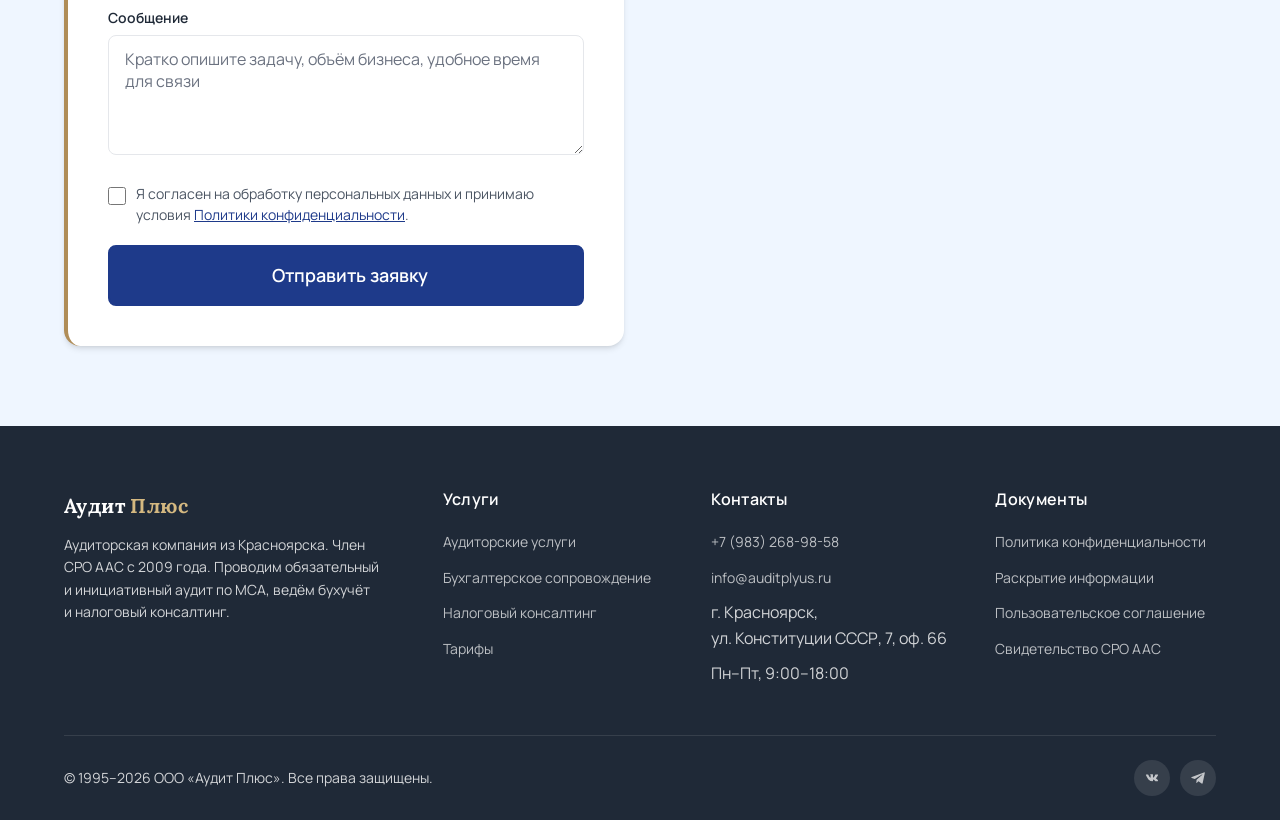
==== commit d3df6d81: "Рефакторинг: удалены дубли CSS/JS, вынесены общие стили в styles.css CSS: - .breadcrumbs вынесен в s" ====
--- a/index.html
+++ b/index.html
@@ -23,87 +23,7 @@
   <link rel="stylesheet" href="styles.css">
 
   <style>
-    /* Page-specific micro-tweaks */
-    .header-row-1 {
-      display: flex;
-      align-items: center;
-      justify-content: space-between;
-      padding: 14px 0 10px;
-    }
-    .header-actions {
-      display: flex;
-      align-items: center;
-      gap: 16px;
-    }
-    .logo {
-      font-family: var(--font-heading);
-      font-weight: 700;
-      font-size: 1.75rem;
-      color: var(--primary);
-      text-decoration: none;
-      letter-spacing: 0.04em;
-      white-space: nowrap;
-      flex-shrink: 0;
-    }
-    .logo span {
-      color: var(--accent-gold);
-    }
-    .nav-desktop {
-      display: flex;
-      justify-content: center;
-      gap: 32px;
-      align-items: center;
-      padding: 10px 0 12px;
-      border-top: 1px solid var(--border-light);
-    }
-    .nav-desktop a {
-      color: var(--graphite);
-      text-decoration: none;
-      font-weight: 500;
-      font-size: var(--text-sm);
-      transition: color var(--transition-fast);
-      white-space: nowrap;
-      position: relative;
-    }
-    .nav-desktop a:hover { color: var(--primary); }
-    .nav-desktop a::after {
-      content: '';
-      position: absolute;
-      bottom: -4px;
-      left: 0; right: 0;
-      height: 2px;
-      background: var(--accent-gold);
-      transform: scaleX(0);
-      transition: transform var(--transition-base);
-    }
-    .nav-desktop a:hover::after { transform: scaleX(1); }
-    .header-phone {
-      color: var(--graphite);
-      text-decoration: none;
-      font-weight: 600;
-      white-space: nowrap;
-      display: inline-flex;
-      align-items: center;
-      gap: 6px;
-      font-size: var(--text-sm);
-    }
-    .header-phone:hover { color: var(--primary); }
-    .burger {
-      display: none;
-      background: none;
-      border: none;
-      cursor: pointer;
-      padding: 8px;
-      color: var(--graphite);
-    }
-
-    @media (max-width: 1024px) {
-      .nav-desktop { display: none; }
-      .burger { display: inline-flex; }
-    }
-    @media (max-width: 640px) {
-      .header-actions .btn { display: none; }
-    }
+    /* Page-specific styles (header/nav/logo now in styles.css) */
 
     /* Hero */
     .hero-inner {
@@ -741,45 +661,8 @@
   <a class="skip-link" href="#main">Перейти к&nbsp;содержанию</a>
 
   <!-- ============== HEADER ============== -->
-  <header class="site-header" id="siteHeader">
-    <div class="container">
-      <div class="header-row-1">
-        <a href="#" class="logo" aria-label="Аудит Плюс — на главную">Аудит&nbsp;<span>Плюс</span></a>
-        <div class="header-actions">
-          <a href="tel:+79832689858" class="header-phone" aria-label="Позвонить +7 983 268 98 58">
-            <i data-lucide="phone"></i>
-            +7&nbsp;(983)&nbsp;268-98-58
-          </a>
-          <a href="#contacts" class="btn btn-primary btn-sm btn-magnetic">Получить&nbsp;КП</a>
-          <button class="burger" id="burgerBtn" aria-label="Открыть меню" aria-expanded="false" aria-controls="mobileMenu">
-            <i data-lucide="menu"></i>
-          </button>
-        </div>
-      </div>
-      <nav class="nav-desktop" aria-label="Главное меню">
-        <a href="#services">Услуги</a>
-        <a href="tariffs.html">Тарифы</a>
-        <a href="#about">О&nbsp;компании</a>
-        <a href="info.html">Раскрытие&nbsp;информации</a>
-        <a href="#testimonials">Отзывы</a>
-        <a href="#contacts">Контакты</a>
-      </nav>
-    </div>
-  </header>
-
-  <!-- Mobile menu -->
-  <nav class="mobile-menu" id="mobileMenu" aria-label="Мобильное меню">
-    <a href="#services">Услуги</a>
-    <a href="tariffs.html">Тарифы</a>
-    <a href="#about">О&nbsp;компании</a>
-    <a href="info.html">Раскрытие информации</a>
-    <a href="#testimonials">Отзывы</a>
-    <a href="#contacts">Контакты</a>
-    <a href="tel:+79832689858">+7 (983) 268-98-58</a>
-    <a href="#contacts" class="btn btn-primary" style="margin-top: 16px;">Получить КП</a>
-  </nav>
-
-  <main id="main">
+  <header class="site-header" id="siteHeader"></header>
+<main id="main">
 
     <!-- ============== HERO ============== -->
     <section class="hero hero-overlay grain" aria-label="Главный экран">
@@ -1309,58 +1192,7 @@
   </main>
 
   <!-- ============== FOOTER ============== -->
-  <footer class="site-footer">
-    <div class="container">
-      <div class="footer-grid">
-        <div class="footer-about">
-          <div class="footer-logo">Аудит&nbsp;<span>Плюс</span></div>
-          <p>Аудиторская компания из&nbsp;Красноярска. Член СРО&nbsp;ААС с&nbsp;2009&nbsp;года. Проводим обязательный и&nbsp;инициативный аудит по&nbsp;МСА, ведём бухучёт и&nbsp;налоговый консалтинг.</p>
-        </div>
-
-        <div>
-          <h4>Услуги</h4>
-          <ul>
-            <li><a href="#services">Аудиторские услуги</a></li>
-            <li><a href="#services">Бухгалтерское сопровождение</a></li>
-            <li><a href="#services">Налоговый консалтинг</a></li>
-            <li><a href="tariffs.html">Тарифы</a></li>
-          </ul>
-        </div>
-
-        <div>
-          <h4>Контакты</h4>
-          <ul>
-            <li><a href="tel:+79832689858">+7 (983) 268-98-58</a></li>
-            <li><a href="mailto:info@auditplyus.ru">info@auditplyus.ru</a></li>
-            <li>г.&nbsp;Красноярск, ул.&nbsp;Конституции&nbsp;СССР,&nbsp;7,&nbsp;оф.&nbsp;66</li>
-            <li>Пн–Пт, 9:00–18:00</li>
-          </ul>
-        </div>
-
-        <div>
-          <h4>Документы</h4>
-          <ul>
-            <li><a href="#privacy">Политика конфиденциальности</a></li>
-            <li><a href="info.html">Раскрытие информации</a></li>
-            <li><a href="#agreement">Пользовательское соглашение</a></li>
-            <li><a href="#license">Свидетельство СРО&nbsp;ААС</a></li>
-          </ul>
-        </div>
-      </div>
-
-      <div class="footer-bottom">
-        <div>©&nbsp;1995–2026 ООО&nbsp;«Аудит Плюс». Все&nbsp;права защищены.</div>
-        <div class="social-row" aria-label="Социальные сети">
-          <a href="https://vk.com/auditplyus" class="social-link" aria-label="Аудит Плюс ВКонтакте">
-            <svg viewBox="0 0 24 24" fill="currentColor" aria-hidden="true"><path d="M12.785 16.241s.288-.032.435-.193c.135-.148.131-.425.131-.425s-.019-1.298.585-1.49c.595-.189 1.359 1.259 2.169 1.815.612.42 1.077.328 1.077.328l2.166-.03s1.133-.07.595-.964c-.044-.073-.314-.661-1.612-1.866-1.359-1.262-1.177-1.057.46-3.245.997-1.331 1.395-2.144 1.27-2.493-.118-.332-.853-.244-.853-.244l-2.443.015s-.181-.025-.315.056c-.131.079-.215.262-.215.262s-.386 1.027-.901 1.901c-1.086 1.842-1.521 1.94-1.699 1.825-.413-.266-.31-1.073-.31-1.647 0-1.792.272-2.539-.531-2.731-.266-.064-.461-.106-1.143-.113-.875-.009-1.615.003-2.034.208-.279.137-.494.441-.363.459.162.022.529.099.724.363.252.341.243 1.105.243 1.105s.144 2.108-.336 2.371c-.331.18-.785-.187-1.755-1.86-.496-.857-.871-1.804-.871-1.804s-.072-.176-.201-.27c-.156-.114-.374-.151-.374-.151l-2.322.015s-.349.01-.477.161c-.114.135-.009.412-.009.412s1.818 4.252 3.877 6.397c1.886 1.966 4.028 1.835 4.028 1.835h.971z"/></svg>
-          </a>
-          <a href="https://t.me/auditplyus" class="social-link" aria-label="Аудит Плюс в Telegram">
-            <svg viewBox="0 0 24 24" fill="currentColor" aria-hidden="true"><path d="M9.78 18.65l.28-4.23 7.68-6.92c.34-.31-.07-.46-.52-.19L7.74 13.3 3.64 12c-.88-.25-.89-.86.2-1.3l15.97-6.16c.73-.33 1.43.18 1.15 1.3l-2.72 12.81c-.19.91-.74 1.13-1.5.71L12.6 16.3l-1.99 1.93c-.23.23-.42.42-.83.42z"/></svg>
-          </a>
-        </div>
-      </div>
-    </div>
-  </footer>
+  <footer class="site-footer" id="siteFooter"></footer>
 
   <!-- ============== COOKIE BANNER ============== -->
   <div class="cookie-banner" id="cookieBanner" role="dialog" aria-labelledby="cookieText">
@@ -1386,9 +1218,6 @@
   <!-- Lucide icons -->
   <script src="https://unpkg.com/lucide@latest/dist/umd/lucide.min.js"></script>
   <script>
-    // Initialize Lucide icons
-    if (window.lucide) lucide.createIcons();
-
     // ---- Scroll reveal (sections + stagger grids) ----
     const revealEls = document.querySelectorAll('.reveal, .stagger-grid');
     const revealObserver = new IntersectionObserver((entries) => {
@@ -1554,48 +1383,7 @@
       });
     });
 
-    // ---- Cookie banner ----
-    const cookieBanner = document.getElementById('cookieBanner');
-    const cookieAccept = document.getElementById('cookieAccept');
-    try {
-      if (localStorage.getItem('cookieAccepted') === '1') {
-        cookieBanner.classList.add('hidden');
-      }
-    } catch (e) {}
-    cookieAccept.addEventListener('click', () => {
-      cookieBanner.classList.add('hidden');
-      try { localStorage.setItem('cookieAccepted', '1'); } catch (e) {}
-    });
-
-    // ---- Back to top ----
-    const backToTop = document.getElementById('backToTop');
-    const siteHeader = document.getElementById('siteHeader');
-    window.addEventListener('scroll', () => {
-      const y = window.scrollY;
-      backToTop.classList.toggle('visible', y > 300);
-      siteHeader.classList.toggle('scrolled', y > 8);
-    }, { passive: true });
-    backToTop.addEventListener('click', () => {
-      window.scrollTo({ top: 0, behavior: 'smooth' });
-    });
-
-    // ---- Mobile menu ----
-    const burger = document.getElementById('burgerBtn');
-    const mobileMenu = document.getElementById('mobileMenu');
-    burger.addEventListener('click', () => {
-      const open = mobileMenu.classList.toggle('open');
-      burger.setAttribute('aria-expanded', open ? 'true' : 'false');
-      burger.setAttribute('aria-label', open ? 'Закрыть меню' : 'Открыть меню');
-      document.body.style.overflow = open ? 'hidden' : '';
-    });
-    mobileMenu.querySelectorAll('a').forEach(a => {
-      a.addEventListener('click', () => {
-        mobileMenu.classList.remove('open');
-        burger.setAttribute('aria-expanded', 'false');
-        burger.setAttribute('aria-label', 'Открыть меню');
-        document.body.style.overflow = '';
-      });
-    });
   </script>
+  <script src="shared.js" data-base=""></script>
 </body>
 </html>
--- a/styles.css
+++ b/styles.css
@@ -73,6 +73,7 @@
 
 html {
   scroll-behavior: smooth;
+  scroll-padding-top: 80px;
   font-size: 16px;
   -webkit-text-size-adjust: 100%;
 }
@@ -100,6 +101,86 @@
   outline: 2px solid var(--primary);
   outline-offset: 2px;
   border-radius: 2px;
+}
+
+/* ---- Header layout (single row, compact nav + burger) ---- */
+.header-bar {
+  display: flex;
+  align-items: center;
+  justify-content: space-between;
+  padding: 14px 0;
+  gap: 16px;
+}
+.header-right {
+  display: flex;
+  align-items: center;
+  gap: 8px;
+}
+.nav-compact {
+  display: flex;
+  align-items: center;
+  gap: 20px;
+  margin-right: 8px;
+}
+.nav-compact a {
+  color: var(--graphite);
+  text-decoration: none;
+  font-weight: 500;
+  font-size: var(--text-sm);
+  transition: color var(--transition-fast);
+  white-space: nowrap;
+  position: relative;
+}
+.nav-compact a:hover { color: var(--primary); }
+.nav-compact a::after {
+  content: '';
+  position: absolute;
+  bottom: -4px;
+  left: 0; right: 0;
+  height: 2px;
+  background: var(--accent-gold);
+  transform: scaleX(0);
+  transition: transform var(--transition-base);
+}
+.nav-compact a:hover::after { transform: scaleX(1); }
+.nav-separator {
+  width: 1px;
+  height: 24px;
+  background: var(--border);
+  margin: 0 4px;
+}
+.header-phone {
+  color: var(--graphite);
+  text-decoration: none;
+  font-weight: 600;
+  white-space: nowrap;
+  display: inline-flex;
+  align-items: center;
+  gap: 6px;
+  font-size: var(--text-sm);
+}
+.header-phone:hover { color: var(--primary); }
+.burger {
+  display: inline-flex;
+  background: none;
+  border: 1px solid var(--border);
+  border-radius: var(--radius-md);
+  cursor: pointer;
+  padding: 8px;
+  color: var(--graphite);
+  transition: all var(--transition-fast);
+}
+.burger:hover {
+  border-color: var(--primary);
+  color: var(--primary);
+}
+@media (max-width: 768px) {
+  .nav-compact { display: none; }
+  .nav-separator { display: none; }
+  .header-phone { display: none; }
+}
+@media (max-width: 480px) {
+  .header-right .btn { display: none; }
 }
 
 /* ---- Logo ---- */
@@ -317,6 +398,7 @@
   background: var(--bg-white);
   border-radius: var(--radius-lg);
   border: 1px solid var(--border);
+  transition: all var(--transition-base);
 }
 .testimonial::before {
   content: '\201C';
@@ -442,6 +524,7 @@
   backdrop-filter: blur(8px);
   border-bottom: 1px solid var(--border-light);
   transition: box-shadow var(--transition-base);
+  min-height: 64px;
 }
 .site-header.scrolled {
   box-shadow: var(--shadow-md);
@@ -461,7 +544,6 @@
   background: url('https://images.unsplash.com/photo-1486406146926-c627a92ad1ab?w=1920&q=80') center/cover;
   z-index: -2;
   transform: translateY(var(--parallax-y, 0));
-  will-change: transform;
 }
 .hero-overlay::after {
   content: '';
@@ -479,30 +561,99 @@
   pointer-events: none;
 }
 
-/* ---- Mobile nav ---- */
-.mobile-menu {
-  display: none;
+/* ---- Slide-in nav panel ---- */
+.mobile-menu-overlay {
   position: fixed;
   inset: 0;
-  background: rgba(255,255,255,0.98);
-  backdrop-filter: blur(8px);
+  background: rgba(0,0,0,0.4);
+  z-index: 199;
+  opacity: 0;
+  visibility: hidden;
+  transition: opacity var(--transition-base), visibility var(--transition-base);
+}
+.mobile-menu-overlay.open {
+  opacity: 1;
+  visibility: visible;
+}
+.mobile-menu {
+  position: fixed;
+  top: 0;
+  right: 0;
+  bottom: 0;
+  width: 340px;
+  max-width: 85vw;
+  background: var(--bg-white);
   z-index: 200;
-  padding: 80px 24px 24px;
+  padding: 24px;
+  display: flex;
   flex-direction: column;
-  gap: 8px;
-}
-.mobile-menu.open { display: flex; }
+  gap: 4px;
+  transform: translateX(100%);
+  transition: transform 0.35s cubic-bezier(0.22, 1, 0.36, 1);
+  box-shadow: -8px 0 32px rgba(0,0,0,0.12);
+  overflow-y: auto;
+}
+.mobile-menu.open {
+  transform: translateX(0);
+}
+.mobile-menu-header {
+  display: flex;
+  align-items: center;
+  justify-content: space-between;
+  padding-bottom: 16px;
+  margin-bottom: 8px;
+  border-bottom: 1px solid var(--border);
+}
+.mobile-menu-header .logo {
+  font-size: var(--text-xl);
+}
+.mobile-menu-close {
+  width: 40px;
+  height: 40px;
+  display: flex;
+  align-items: center;
+  justify-content: center;
+  background: none;
+  border: 1px solid var(--border);
+  border-radius: var(--radius-md);
+  cursor: pointer;
+  color: var(--graphite);
+  transition: all var(--transition-fast);
+}
+.mobile-menu-close:hover {
+  border-color: var(--error);
+  color: var(--error);
+}
 .mobile-menu a {
-  display: block;
-  padding: 16px;
-  font-size: var(--text-lg);
-  font-weight: 600;
+  display: flex;
+  align-items: center;
+  gap: 12px;
+  padding: 14px 12px;
+  font-size: var(--text-base);
+  font-weight: 500;
   color: var(--graphite);
   text-decoration: none;
   border-radius: var(--radius-md);
-  transition: background var(--transition-fast);
-}
-.mobile-menu a:hover { background: var(--bg-light); }
+  transition: all var(--transition-fast);
+}
+.mobile-menu a:hover {
+  background: var(--bg-blue);
+  color: var(--primary);
+}
+.mobile-menu a svg, .mobile-menu a i {
+  width: 20px;
+  height: 20px;
+  color: var(--text-muted);
+  flex-shrink: 0;
+}
+.mobile-menu a:hover svg, .mobile-menu a:hover i {
+  color: var(--primary);
+}
+.mobile-menu .menu-divider {
+  height: 1px;
+  background: var(--border);
+  margin: 8px 0;
+}
 
 /* ---- Trust bar ---- */
 .trust-bar {
@@ -653,7 +804,6 @@
 /* ---- Magnetic button ---- */
 .btn-magnetic {
   transition: all var(--transition-base);
-  will-change: transform;
 }
 
 /* ---- Testimonial carousel (auto-rotate) ---- */
@@ -710,15 +860,34 @@
   transition: width var(--transition-base);
 }
 
-/* Testimonial card lift */
-.testimonial {
-  transition: all var(--transition-base);
-}
+/* Testimonial hover */
 .testimonial:hover {
   transform: translateY(-4px);
   box-shadow: var(--shadow-lg);
   border-color: var(--accent-gold-light);
 }
+
+/* ---- Breadcrumbs ---- */
+.breadcrumbs { display: flex; flex-wrap: wrap; gap: 8px; align-items: center; font-size: var(--text-sm); color: var(--text-muted); margin-bottom: 20px; }
+.breadcrumbs a { color: var(--primary); text-decoration: none; font-weight: 500; }
+.breadcrumbs a:hover { text-decoration: underline; }
+.breadcrumbs [aria-current="page"] { color: var(--text-secondary); }
+.breadcrumbs ol { list-style: none; display: flex; flex-wrap: wrap; gap: 8px; align-items: center; }
+.breadcrumbs li { display: inline-flex; align-items: center; gap: 8px; }
+.breadcrumbs li + li::before { content: '/'; color: var(--text-muted); }
+
+/* ---- Page Hero ---- */
+.page-hero { background: var(--bg-light); padding: 48px 0 56px; border-bottom: 1px solid var(--border); }
+.page-hero h1 { font-size: var(--text-4xl); font-weight: 700; max-width: 820px; margin-bottom: 16px; }
+.page-hero .lead { font-size: var(--text-lg); color: var(--text-secondary); max-width: 720px; }
+@media (max-width: 768px) { .page-hero h1 { font-size: var(--text-3xl); } .page-hero { padding: 40px 0 32px; } }
+
+/* ---- Utility classes ---- */
+.bg-light { background: var(--bg-light); }
+.bg-blue { background: var(--bg-blue); }
+.btn-block { width: 100%; }
+.text-center { text-align: center; }
+.section-intro { margin-bottom: 40px; max-width: 720px; }
 
 /* ---- Print ---- */
 @media print {
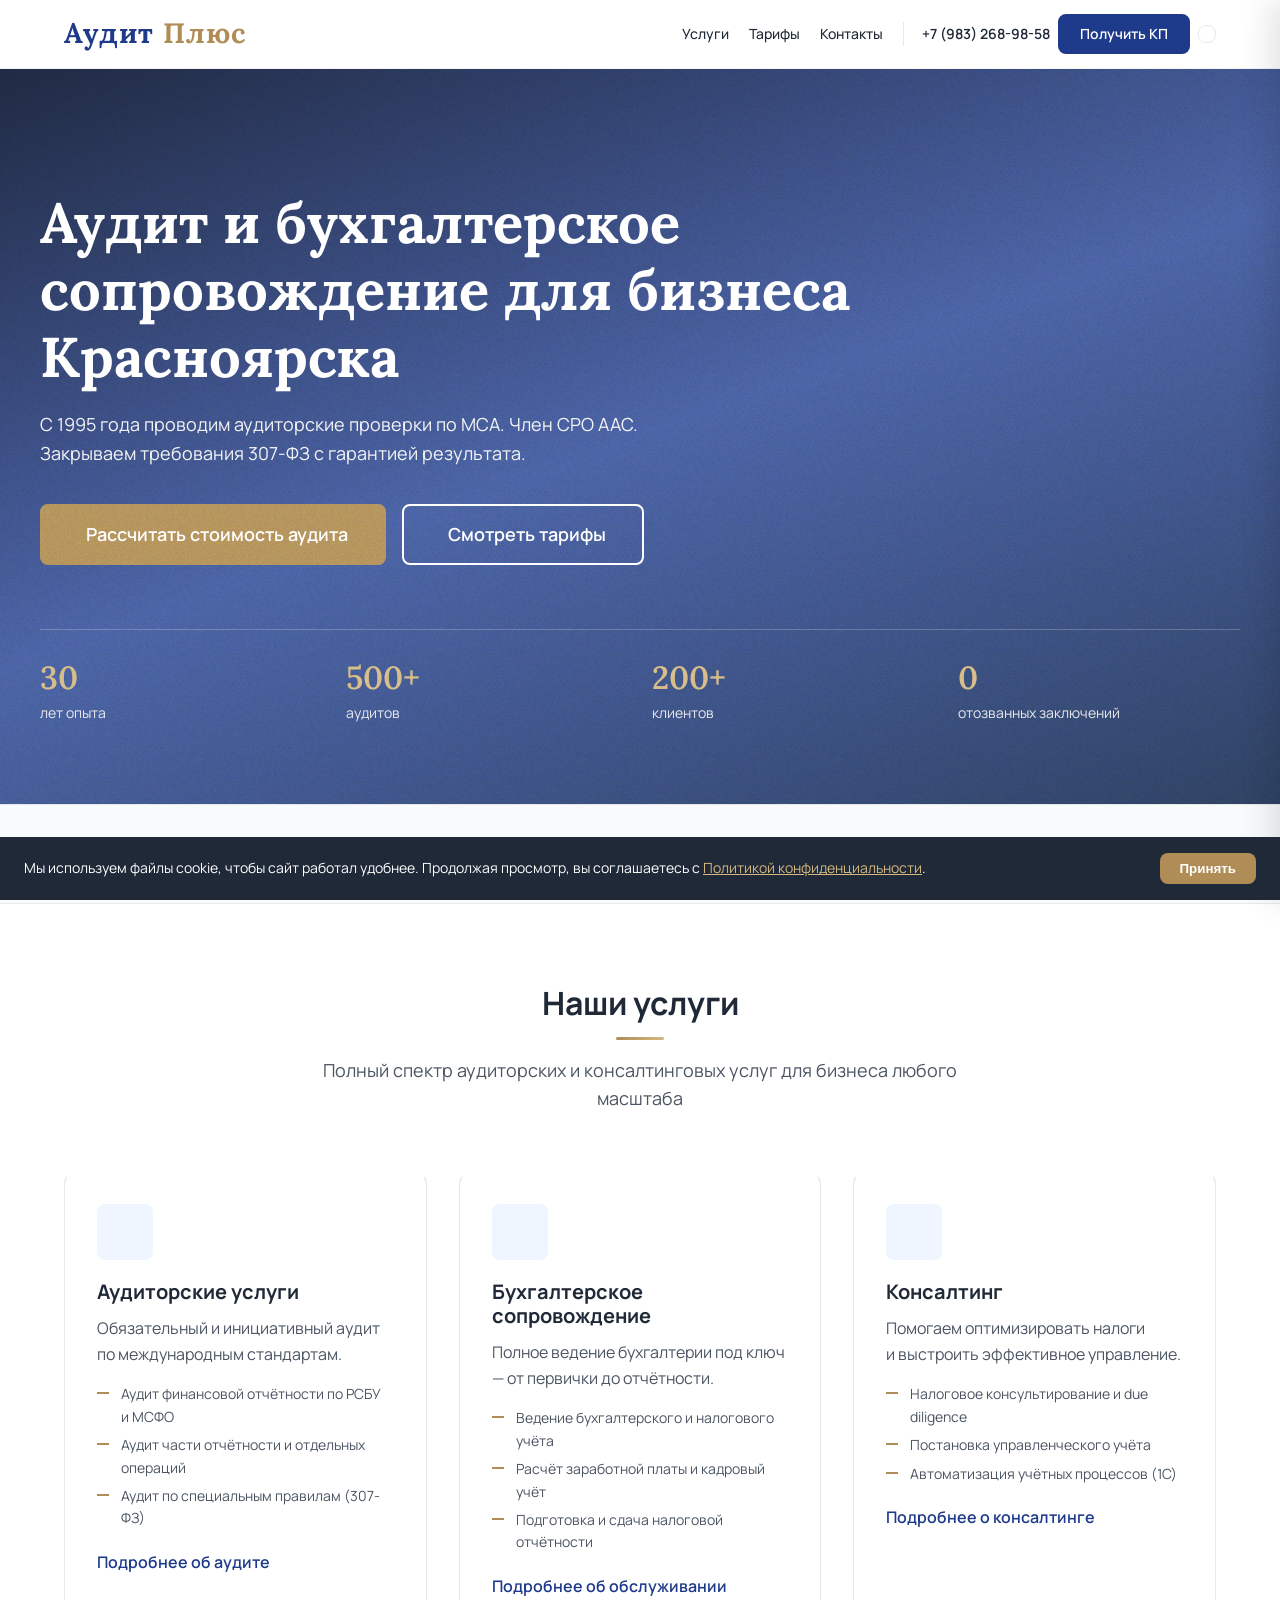
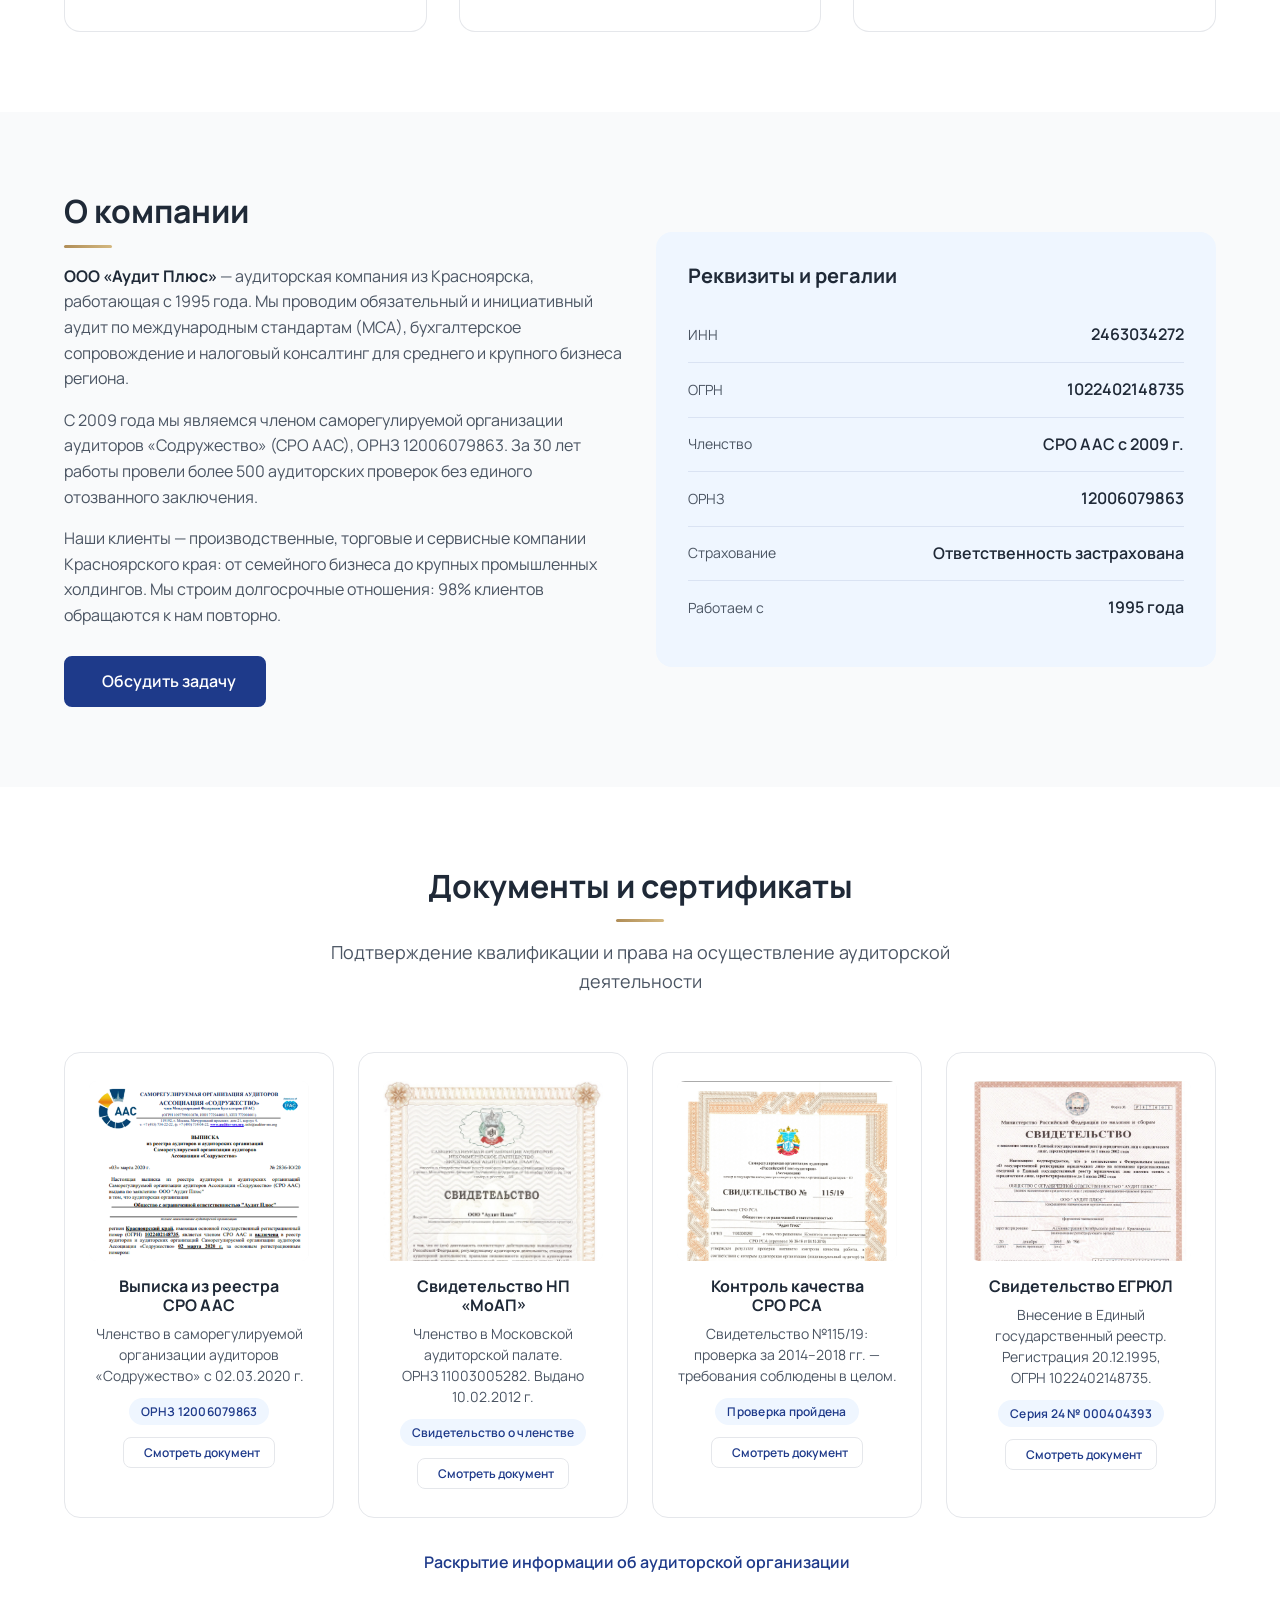
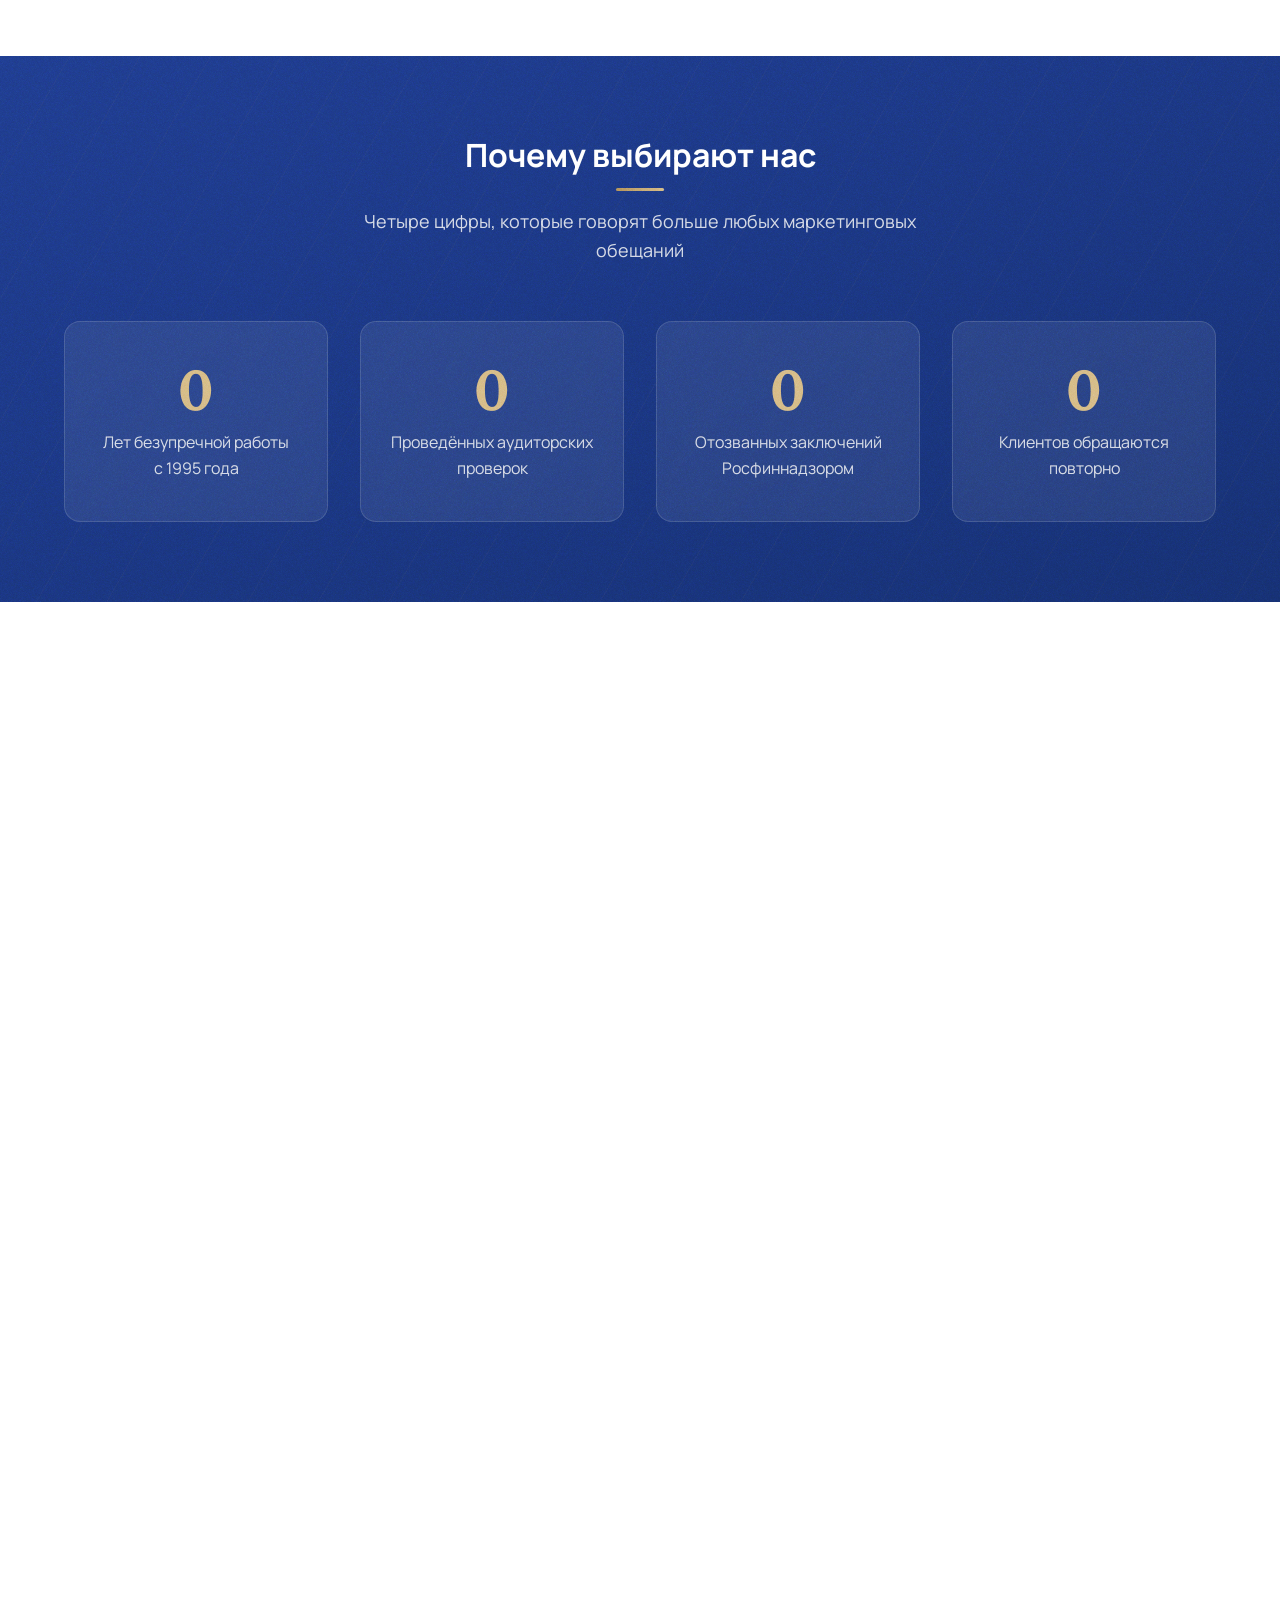
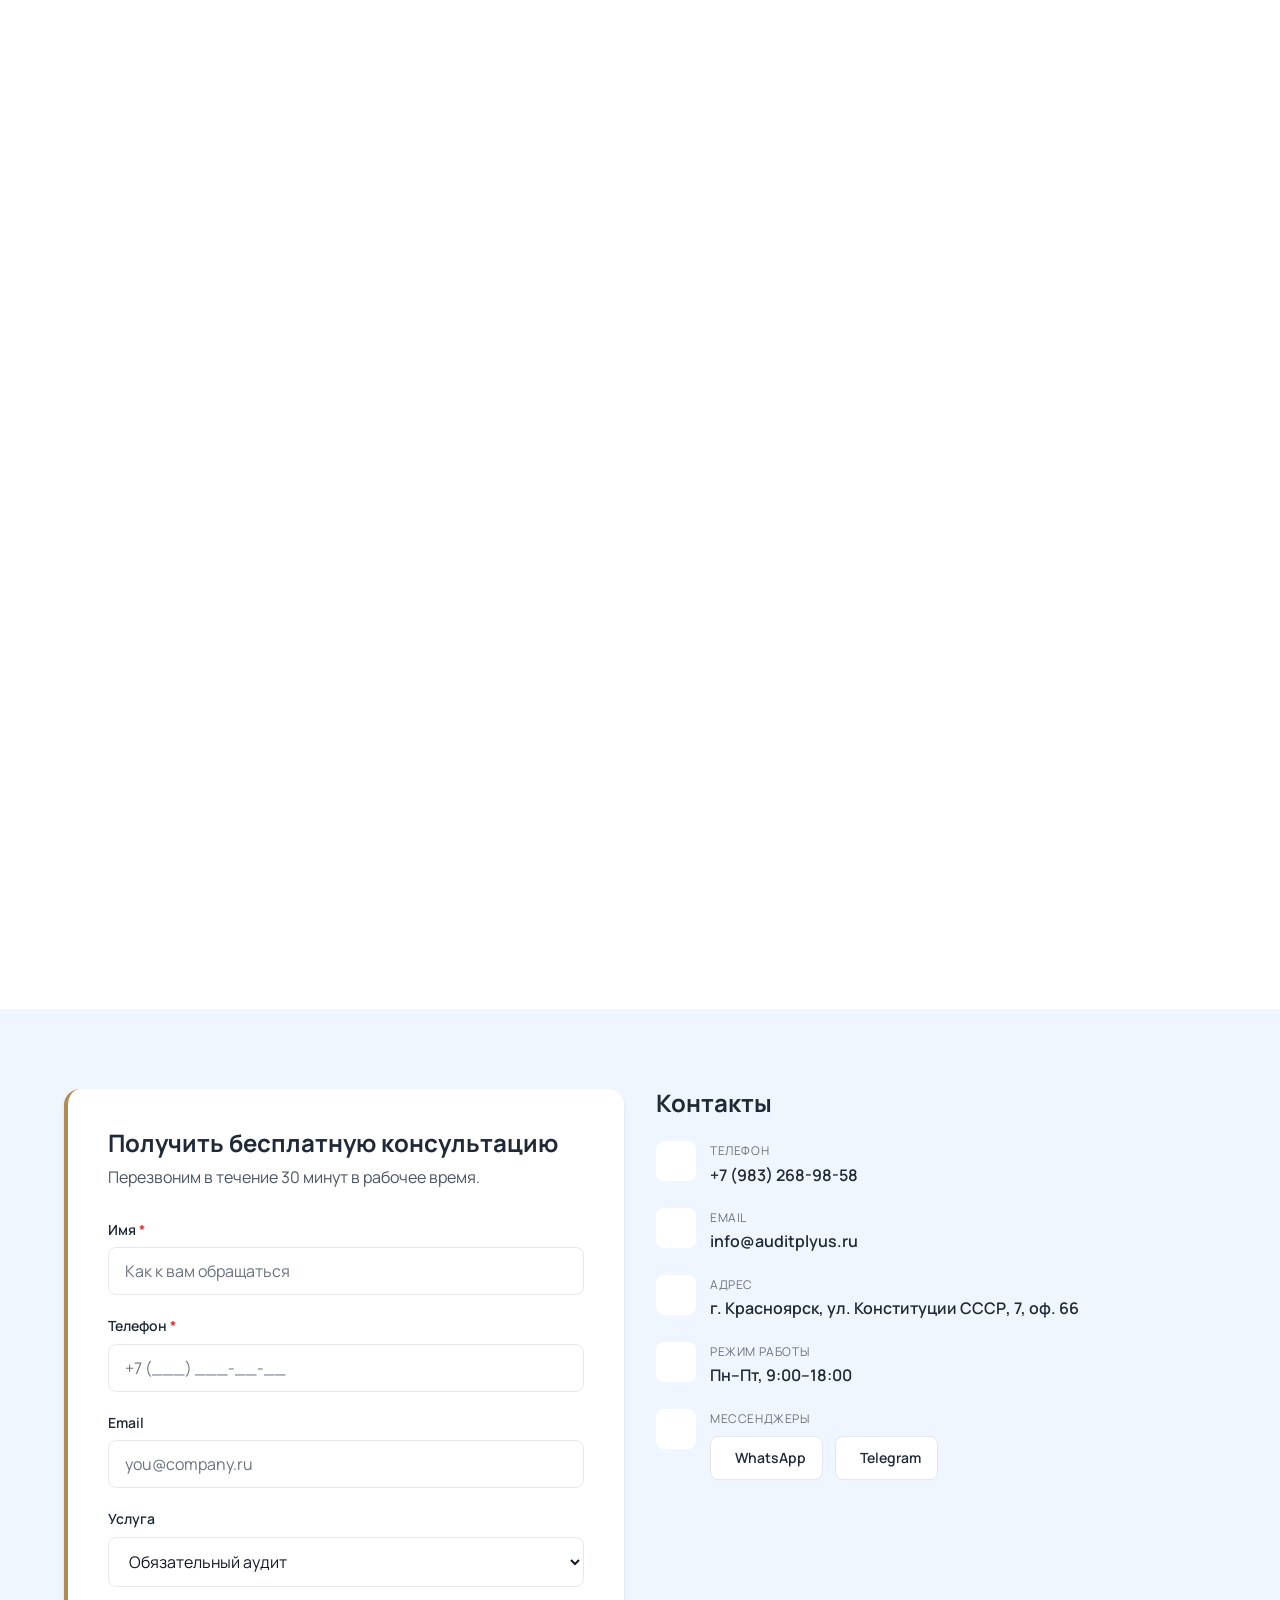
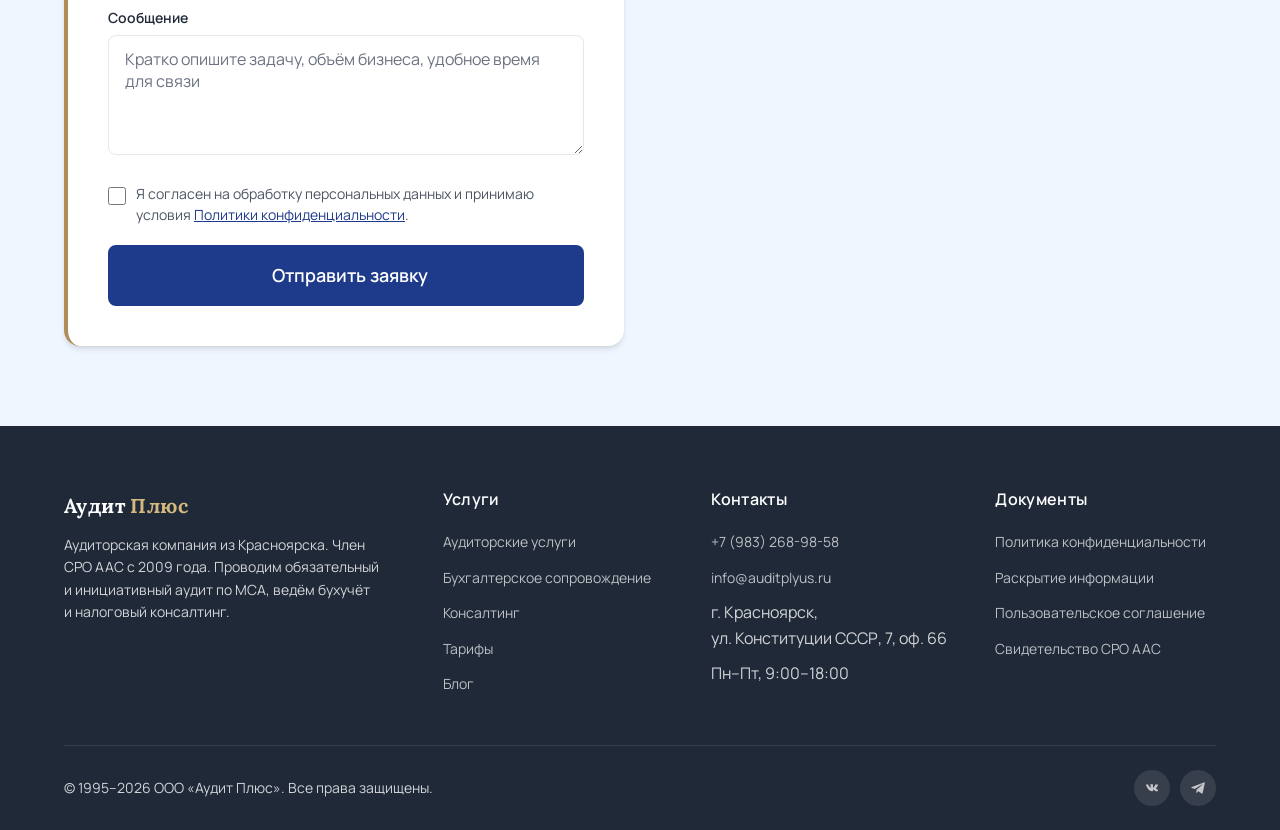
==== commit 608f360c: "Fix orphan pages: все 9 страниц теперь достижимы через навигацию - Карточки услуг на index.html: ссы" ====
--- a/index.html
+++ b/index.html
@@ -735,8 +735,8 @@
               <li>Аудит части отчётности и&nbsp;отдельных операций</li>
               <li>Аудит по&nbsp;специальным правилам (307-ФЗ)</li>
             </ul>
-            <a href="#contacts" class="card-cta">
-              Заказать аудит
+            <a href="services/audit.html" class="card-cta">
+              Подробнее об&nbsp;аудите
               <i data-lucide="arrow-right"></i>
             </a>
           </article>
@@ -750,8 +750,8 @@
               <li>Расчёт заработной платы и&nbsp;кадровый учёт</li>
               <li>Подготовка и&nbsp;сдача налоговой отчётности</li>
             </ul>
-            <a href="tariffs.html" class="card-cta">
-              Узнать тарифы
+            <a href="services/accounting.html" class="card-cta">
+              Подробнее об&nbsp;обслуживании
               <i data-lucide="arrow-right"></i>
             </a>
           </article>
@@ -765,8 +765,8 @@
               <li>Постановка управленческого учёта</li>
               <li>Автоматизация учётных процессов (1С)</li>
             </ul>
-            <a href="#contacts" class="card-cta">
-              Получить консультацию
+            <a href="services/consulting.html" class="card-cta">
+              Подробнее о&nbsp;консалтинге
               <i data-lucide="arrow-right"></i>
             </a>
           </article>
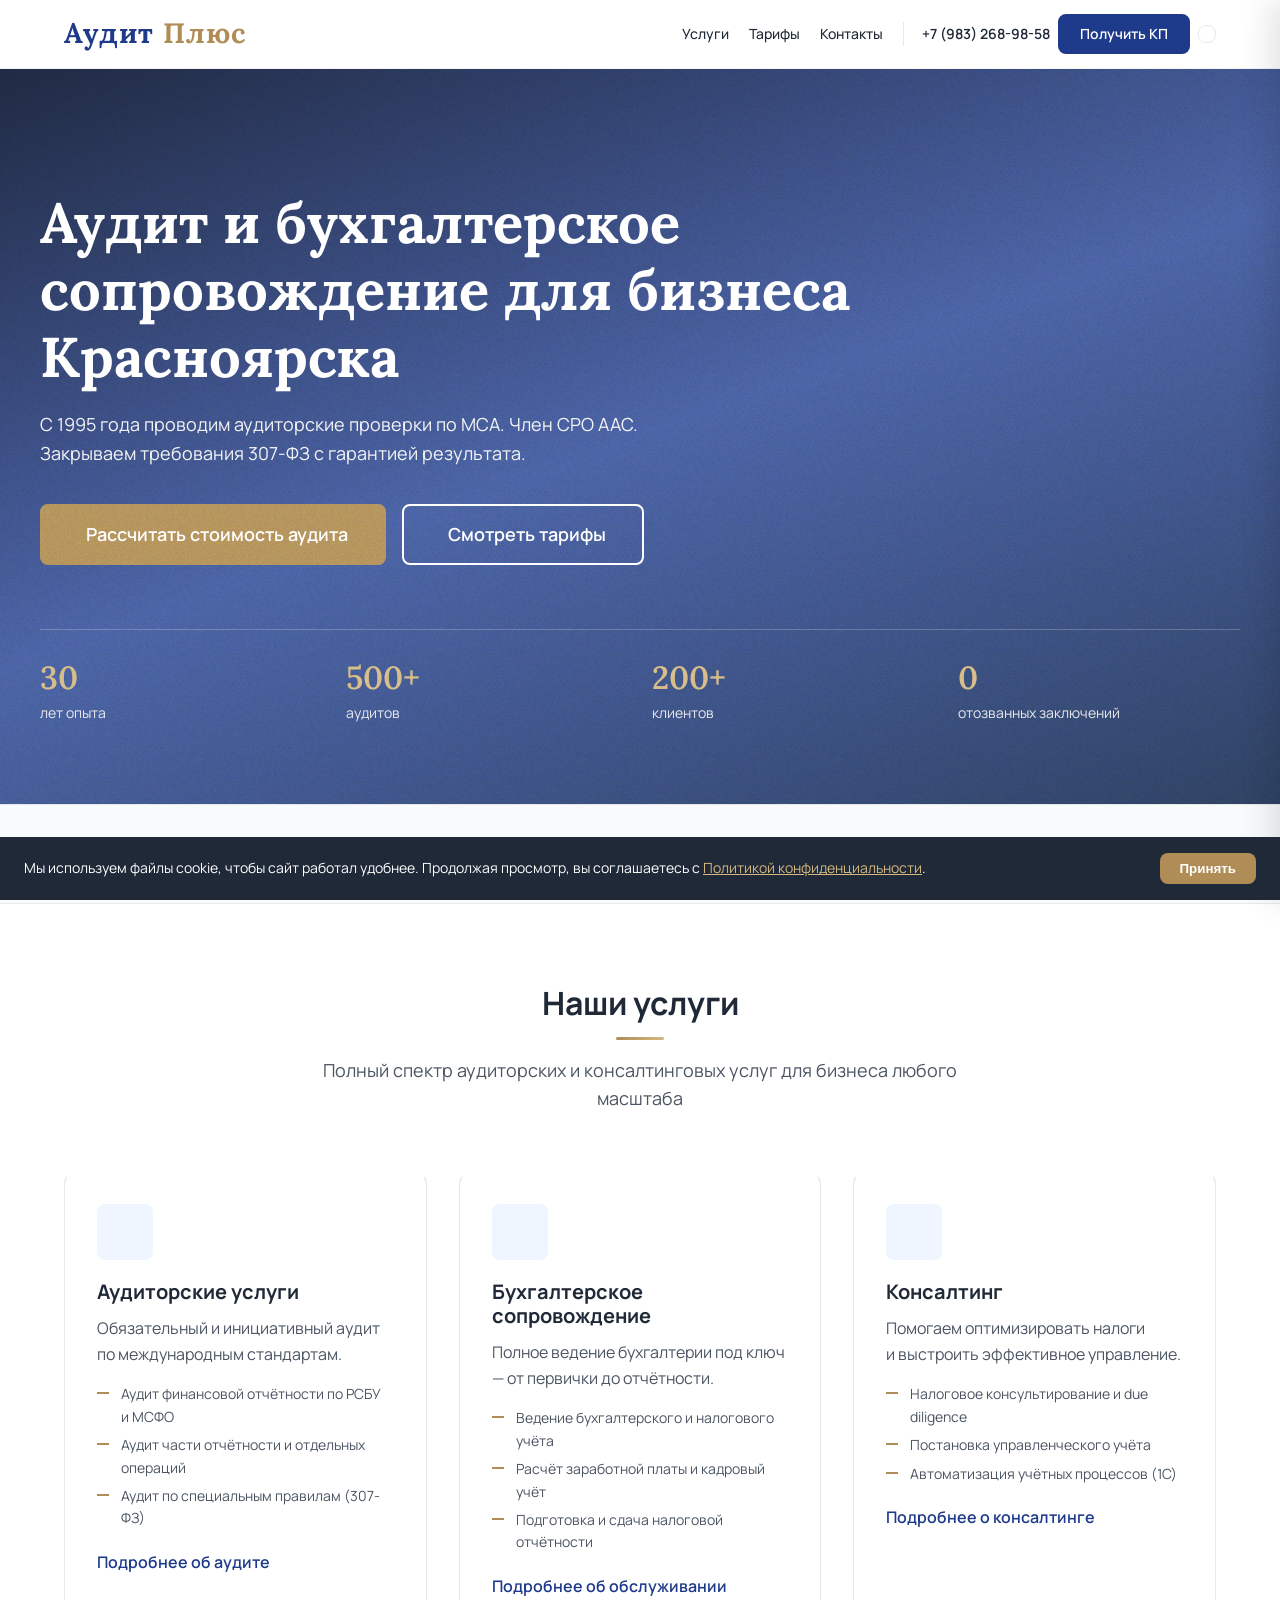
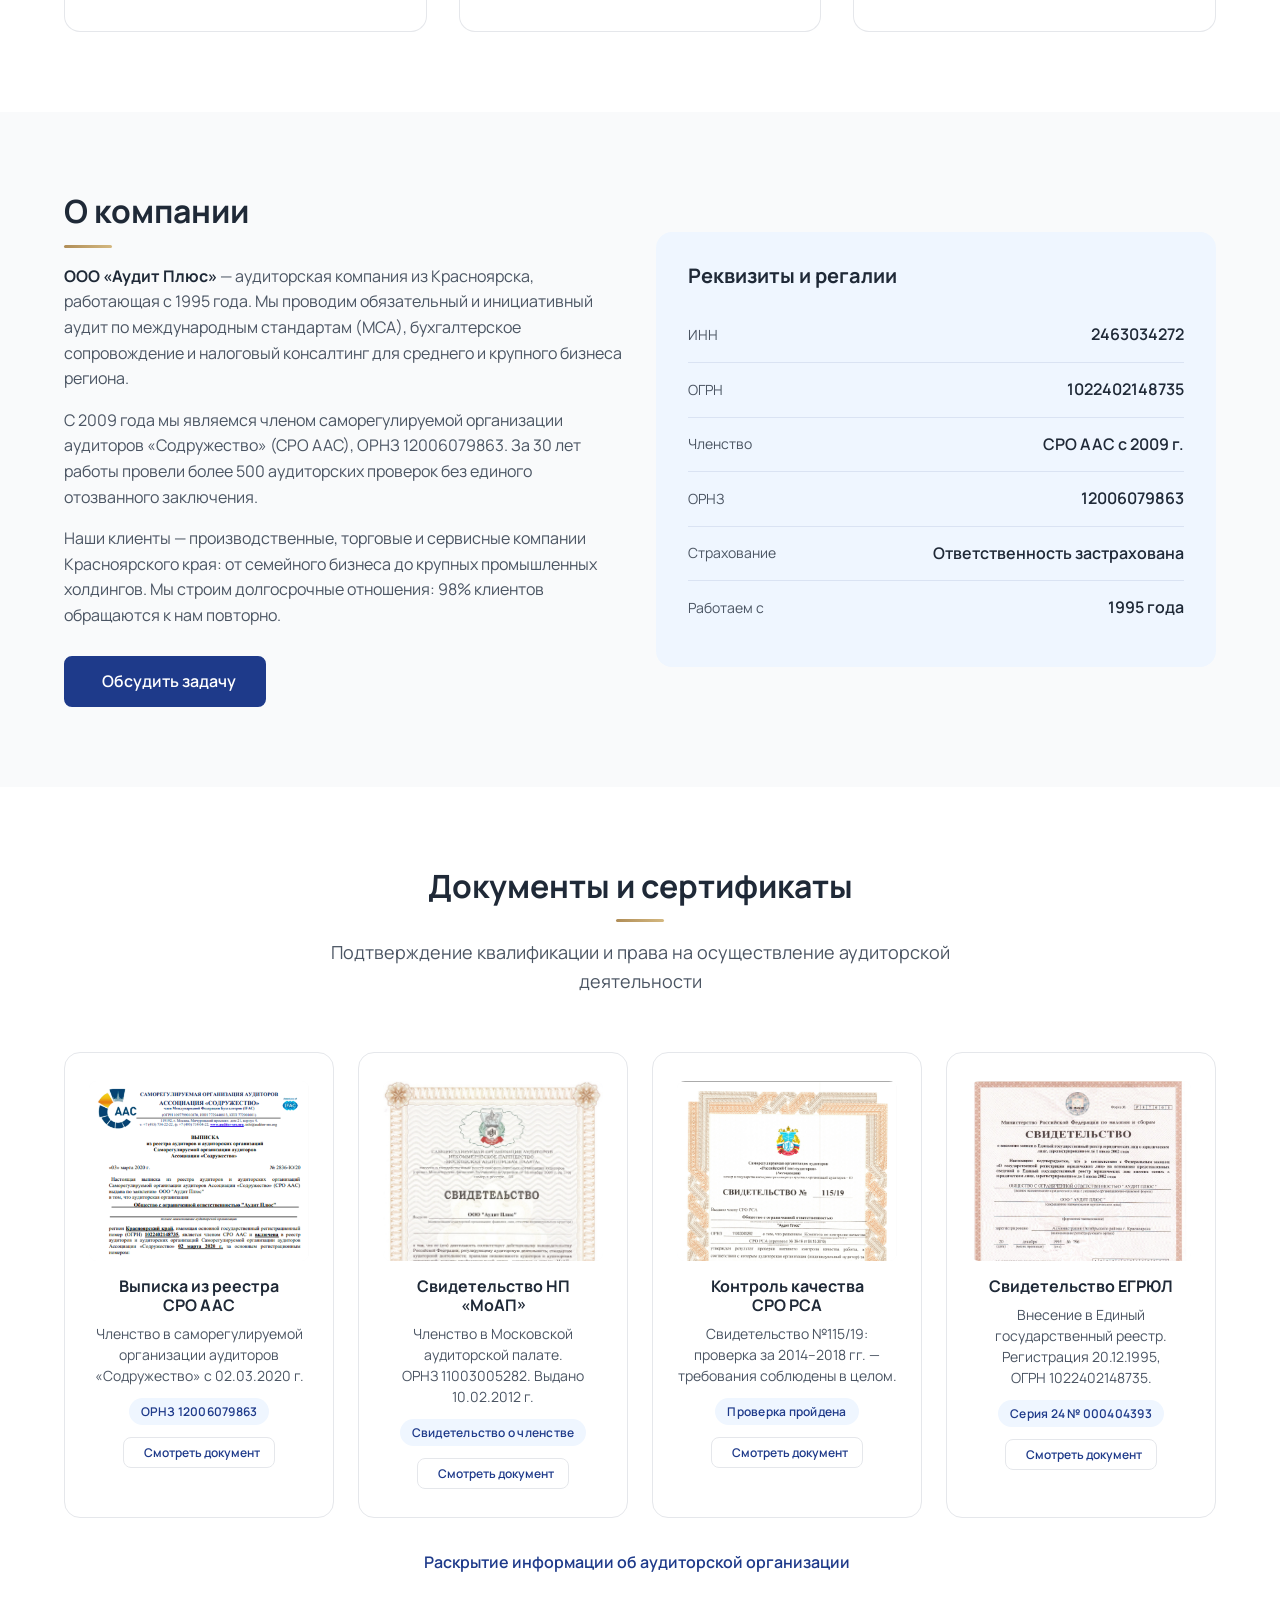
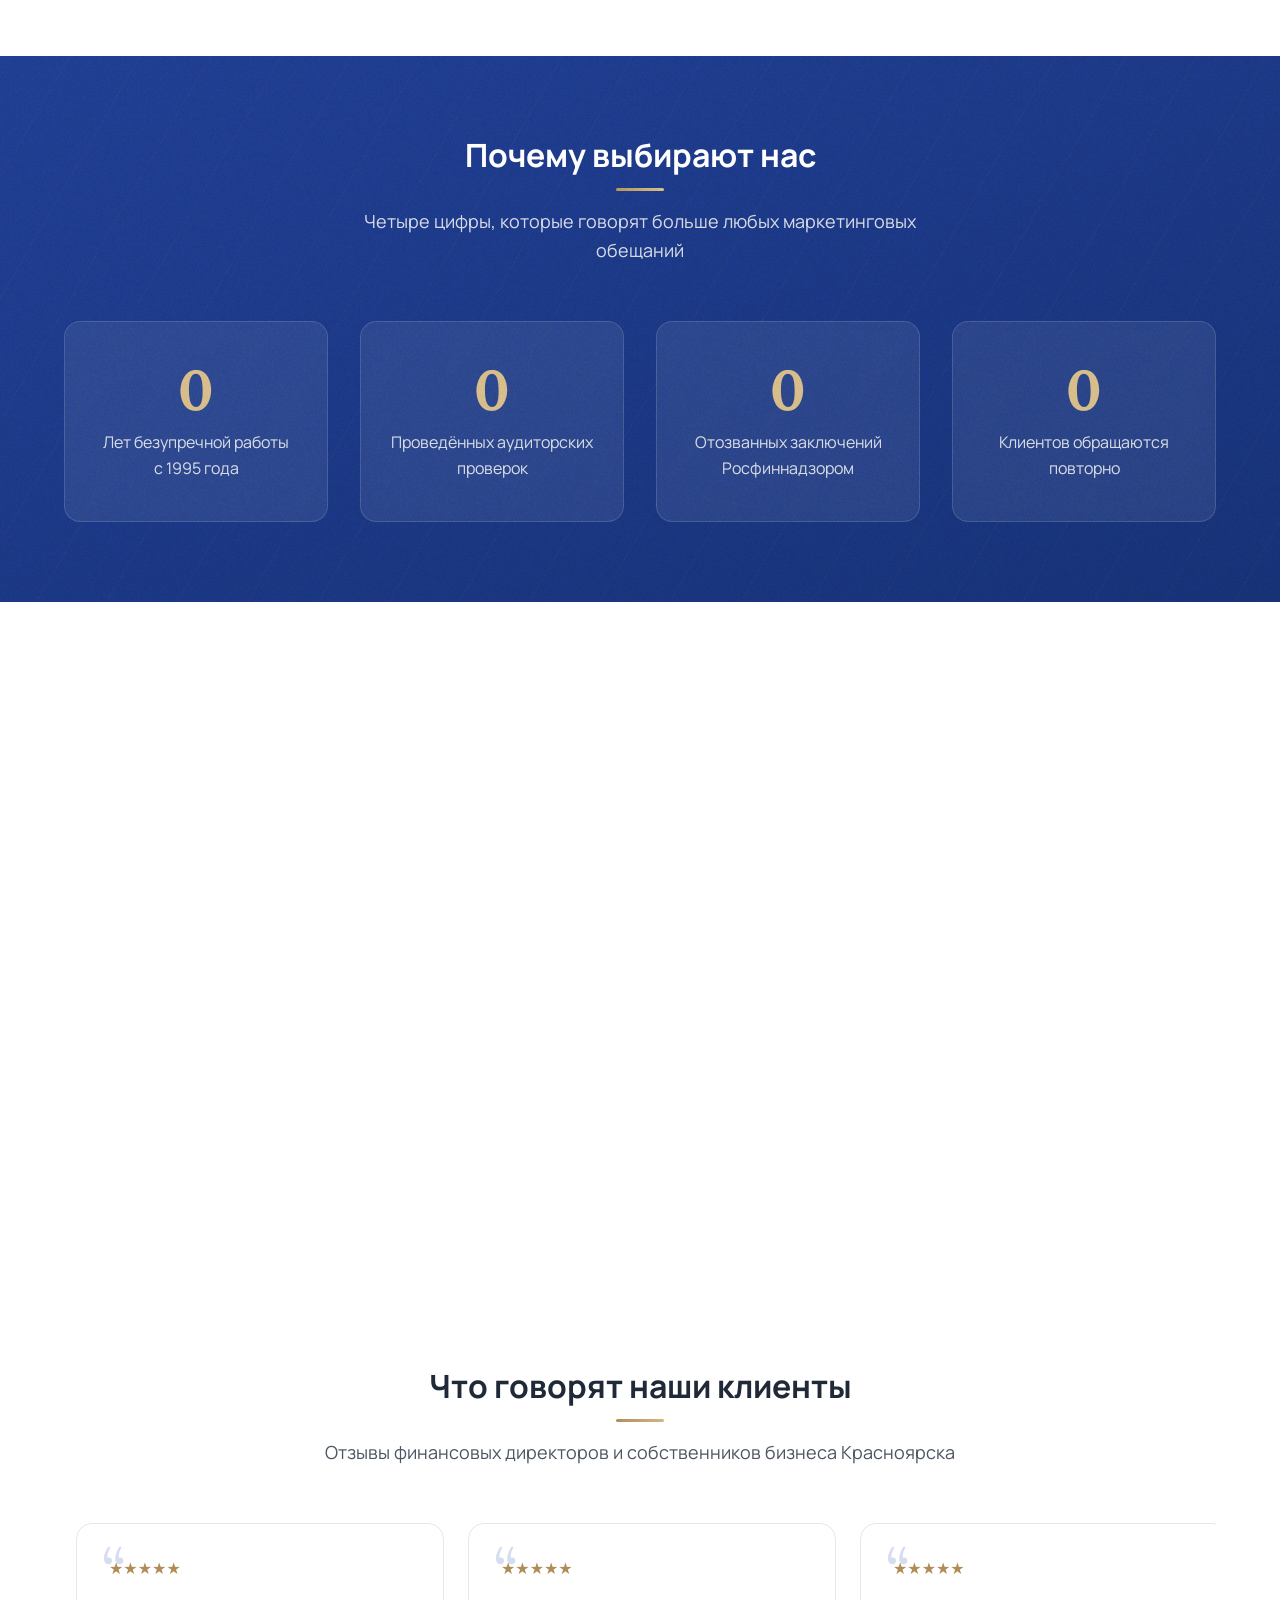
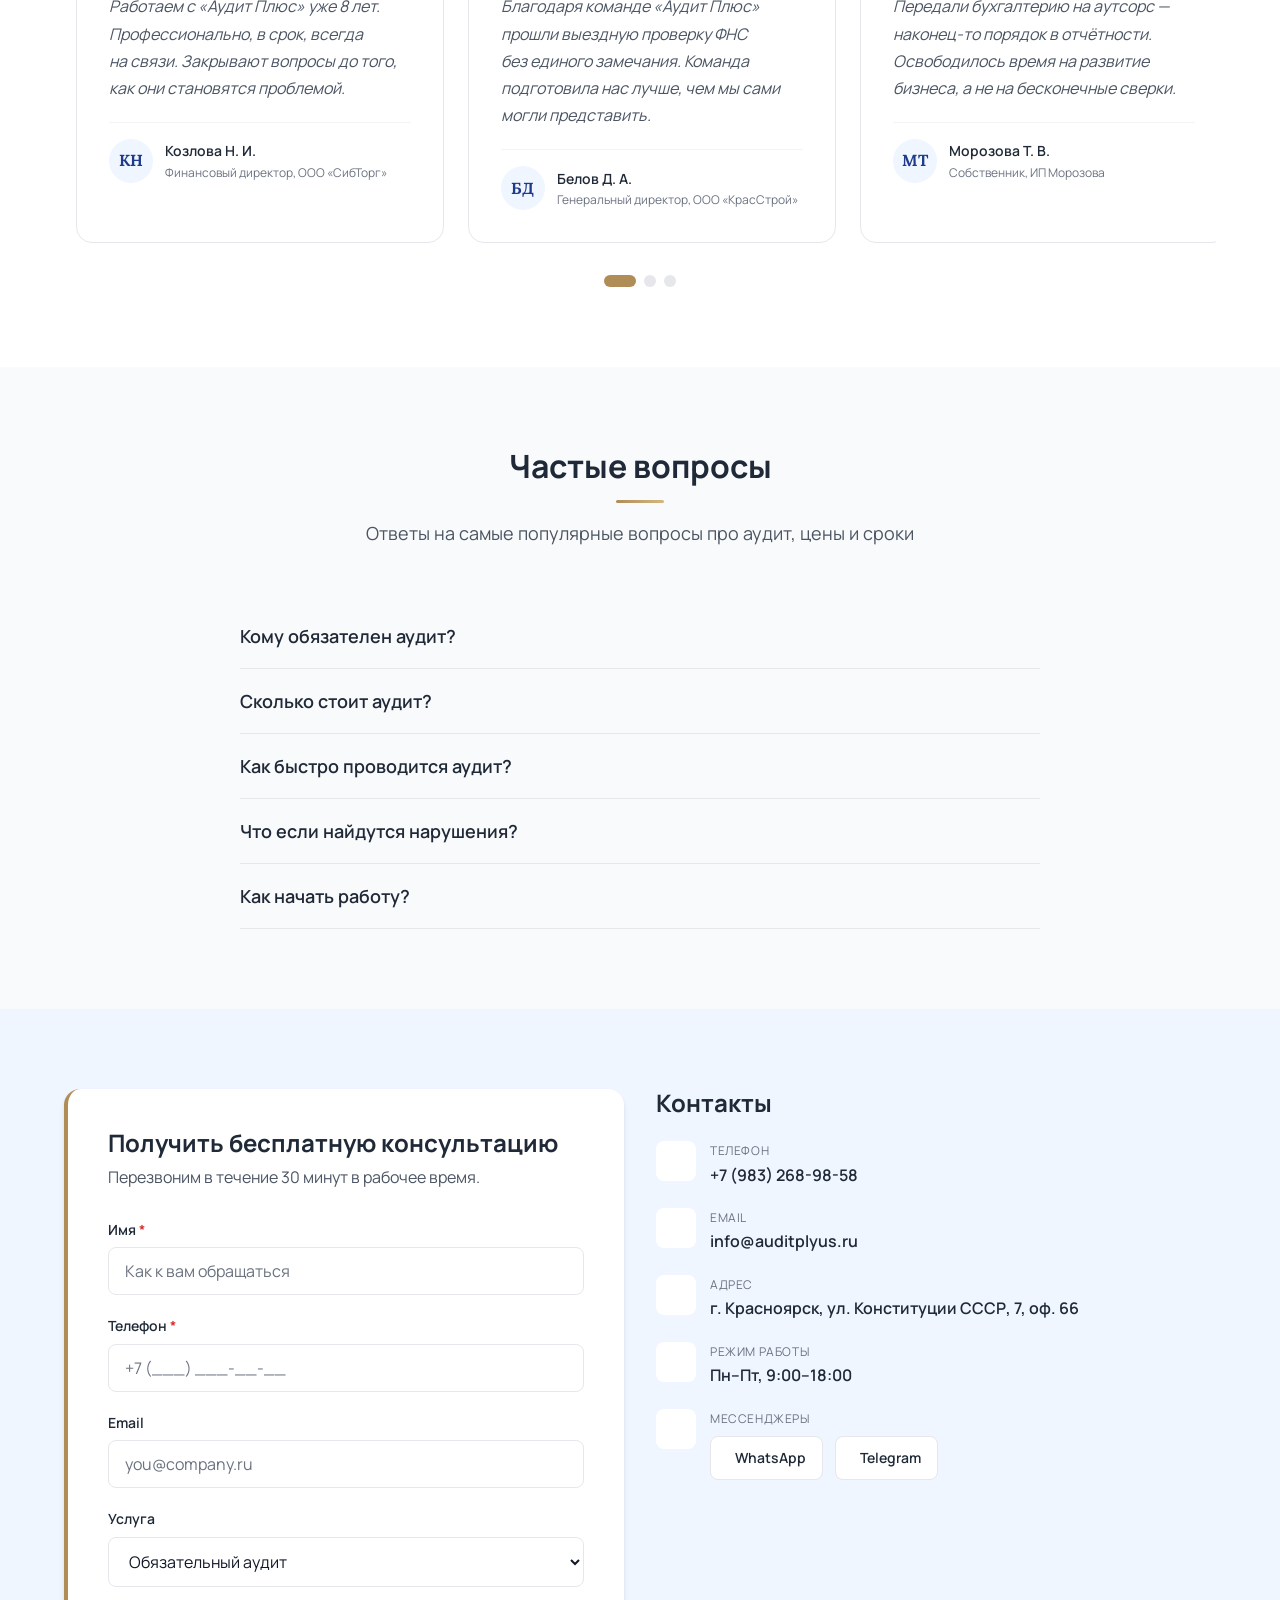
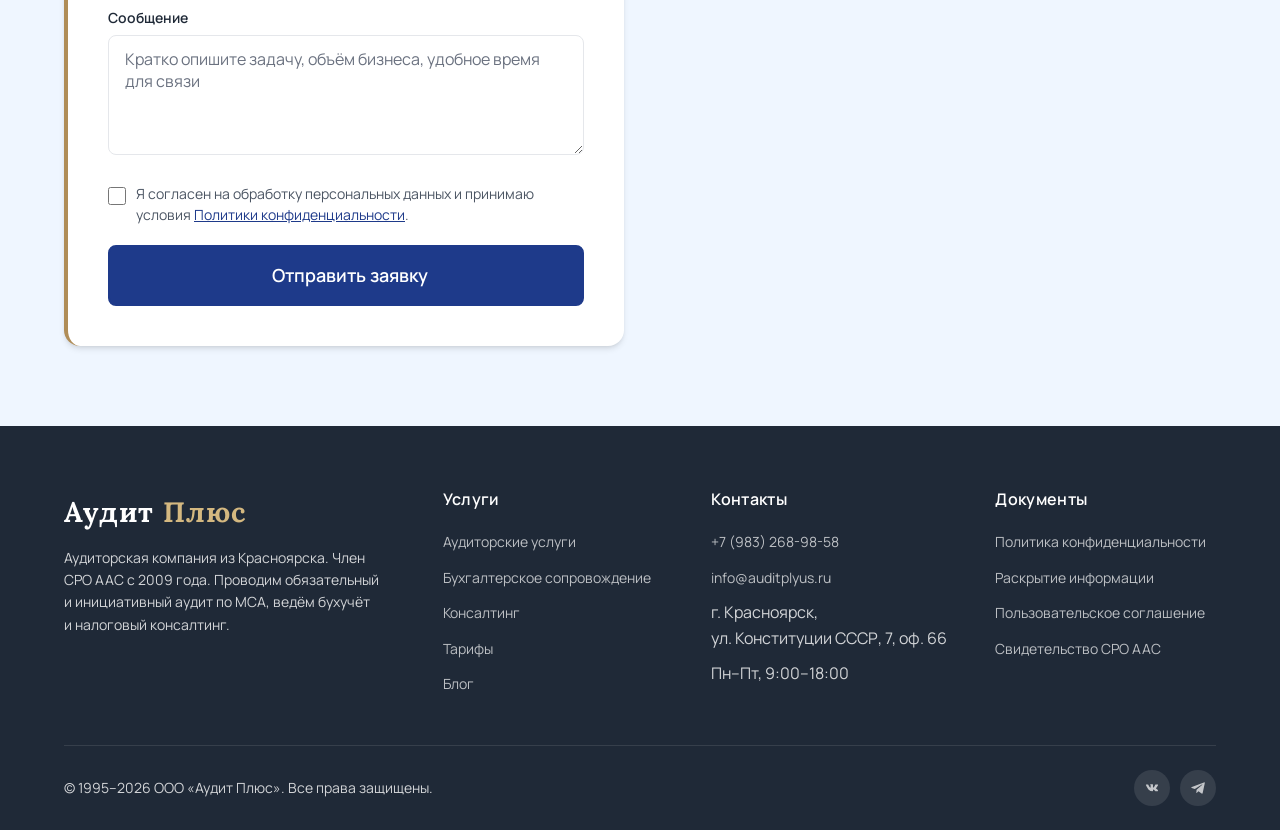
==== commit eafcc8f0: "Fix: footer стили вынесены в styles.css — ссылки теперь читаемы на всех страницах - Footer CSS был т" ====
--- a/index.html
+++ b/index.html
@@ -414,77 +414,7 @@
     .messenger-btn svg { width: 18px; height: 18px; }
 
     /* Footer */
-    .site-footer {
-      background: var(--graphite);
-      color: rgba(255,255,255,0.8);
-      padding: 64px 0 24px;
-    }
-    .site-footer h4 {
-      color: white;
-      font-family: var(--font-body);
-      font-size: var(--text-base);
-      font-weight: 600;
-      margin-bottom: 20px;
-      letter-spacing: 0.02em;
-    }
-    .footer-grid {
-      display: grid;
-      grid-template-columns: 1.5fr 1fr 1fr 1fr;
-      gap: 48px;
-      margin-bottom: 48px;
-    }
-    @media (max-width: 768px) {
-      .footer-grid { grid-template-columns: 1fr 1fr; gap: 32px; }
-    }
-    @media (max-width: 480px) {
-      .footer-grid { grid-template-columns: 1fr; }
-    }
-    .site-footer ul { list-style: none; display: grid; gap: 10px; }
-    .site-footer a {
-      color: rgba(255,255,255,0.7);
-      text-decoration: none;
-      transition: color var(--transition-fast);
-      font-size: var(--text-sm);
-    }
-    .site-footer a:hover { color: var(--accent-gold-light); }
-    .footer-about p {
-      font-size: var(--text-sm);
-      line-height: 1.6;
-      margin-top: 12px;
-    }
-    .footer-logo {
-      font-family: var(--font-heading);
-      font-weight: 700;
-      font-size: var(--text-xl);
-      color: white;
-      letter-spacing: 0.02em;
-    }
-    .footer-bottom {
-      padding-top: 24px;
-      border-top: 1px solid rgba(255,255,255,0.1);
-      display: flex;
-      justify-content: space-between;
-      align-items: center;
-      flex-wrap: wrap;
-      gap: 16px;
-      font-size: var(--text-sm);
-    }
-    .social-row {
-      display: flex;
-      gap: 10px;
-    }
-    .social-link {
-      width: 36px; height: 36px;
-      border-radius: var(--radius-full);
-      background: rgba(255,255,255,0.1);
-      display: flex; align-items: center; justify-content: center;
-      color: white;
-      transition: all var(--transition-fast);
-    }
-    .social-link:hover {
-      background: var(--accent-gold);
-    }
-    .social-link svg { width: 18px; height: 18px; }
+    /* Footer styles now in styles.css */
 
     /* Cookie banner buttons */
     .cookie-banner .btn-cookie {
--- a/styles.css
+++ b/styles.css
@@ -882,6 +882,70 @@
 .page-hero .lead { font-size: var(--text-lg); color: var(--text-secondary); max-width: 720px; }
 @media (max-width: 768px) { .page-hero h1 { font-size: var(--text-3xl); } .page-hero { padding: 40px 0 32px; } }
 
+/* ---- Footer ---- */
+.site-footer {
+  background: var(--graphite);
+  color: rgba(255,255,255,0.8);
+  padding: 64px 0 24px;
+}
+.site-footer h4 {
+  color: white;
+  font-family: var(--font-body);
+  font-size: var(--text-base);
+  font-weight: 600;
+  margin-bottom: 20px;
+  letter-spacing: 0.02em;
+}
+.footer-grid {
+  display: grid;
+  grid-template-columns: 1.5fr 1fr 1fr 1fr;
+  gap: 48px;
+  margin-bottom: 48px;
+}
+@media (max-width: 768px) {
+  .footer-grid { grid-template-columns: 1fr 1fr; gap: 32px; }
+}
+@media (max-width: 480px) {
+  .footer-grid { grid-template-columns: 1fr; }
+}
+.site-footer ul { list-style: none; display: grid; gap: 10px; }
+.site-footer a {
+  color: rgba(255,255,255,0.7);
+  text-decoration: none;
+  transition: color var(--transition-fast);
+  font-size: var(--text-sm);
+}
+.site-footer a:hover { color: var(--accent-gold-light); }
+.footer-about p {
+  font-size: var(--text-sm);
+  line-height: 1.6;
+  margin-top: 12px;
+}
+.footer-bottom {
+  padding-top: 24px;
+  border-top: 1px solid rgba(255,255,255,0.1);
+  display: flex;
+  justify-content: space-between;
+  align-items: center;
+  flex-wrap: wrap;
+  gap: 16px;
+  font-size: var(--text-sm);
+}
+.social-row {
+  display: flex;
+  gap: 10px;
+}
+.social-link {
+  width: 36px; height: 36px;
+  border-radius: var(--radius-full);
+  background: rgba(255,255,255,0.1);
+  display: flex; align-items: center; justify-content: center;
+  color: white;
+  transition: all var(--transition-fast);
+}
+.social-link:hover { background: var(--accent-gold); }
+.social-link svg { width: 18px; height: 18px; }
+
 /* ---- Utility classes ---- */
 .bg-light { background: var(--bg-light); }
 .bg-blue { background: var(--bg-blue); }
